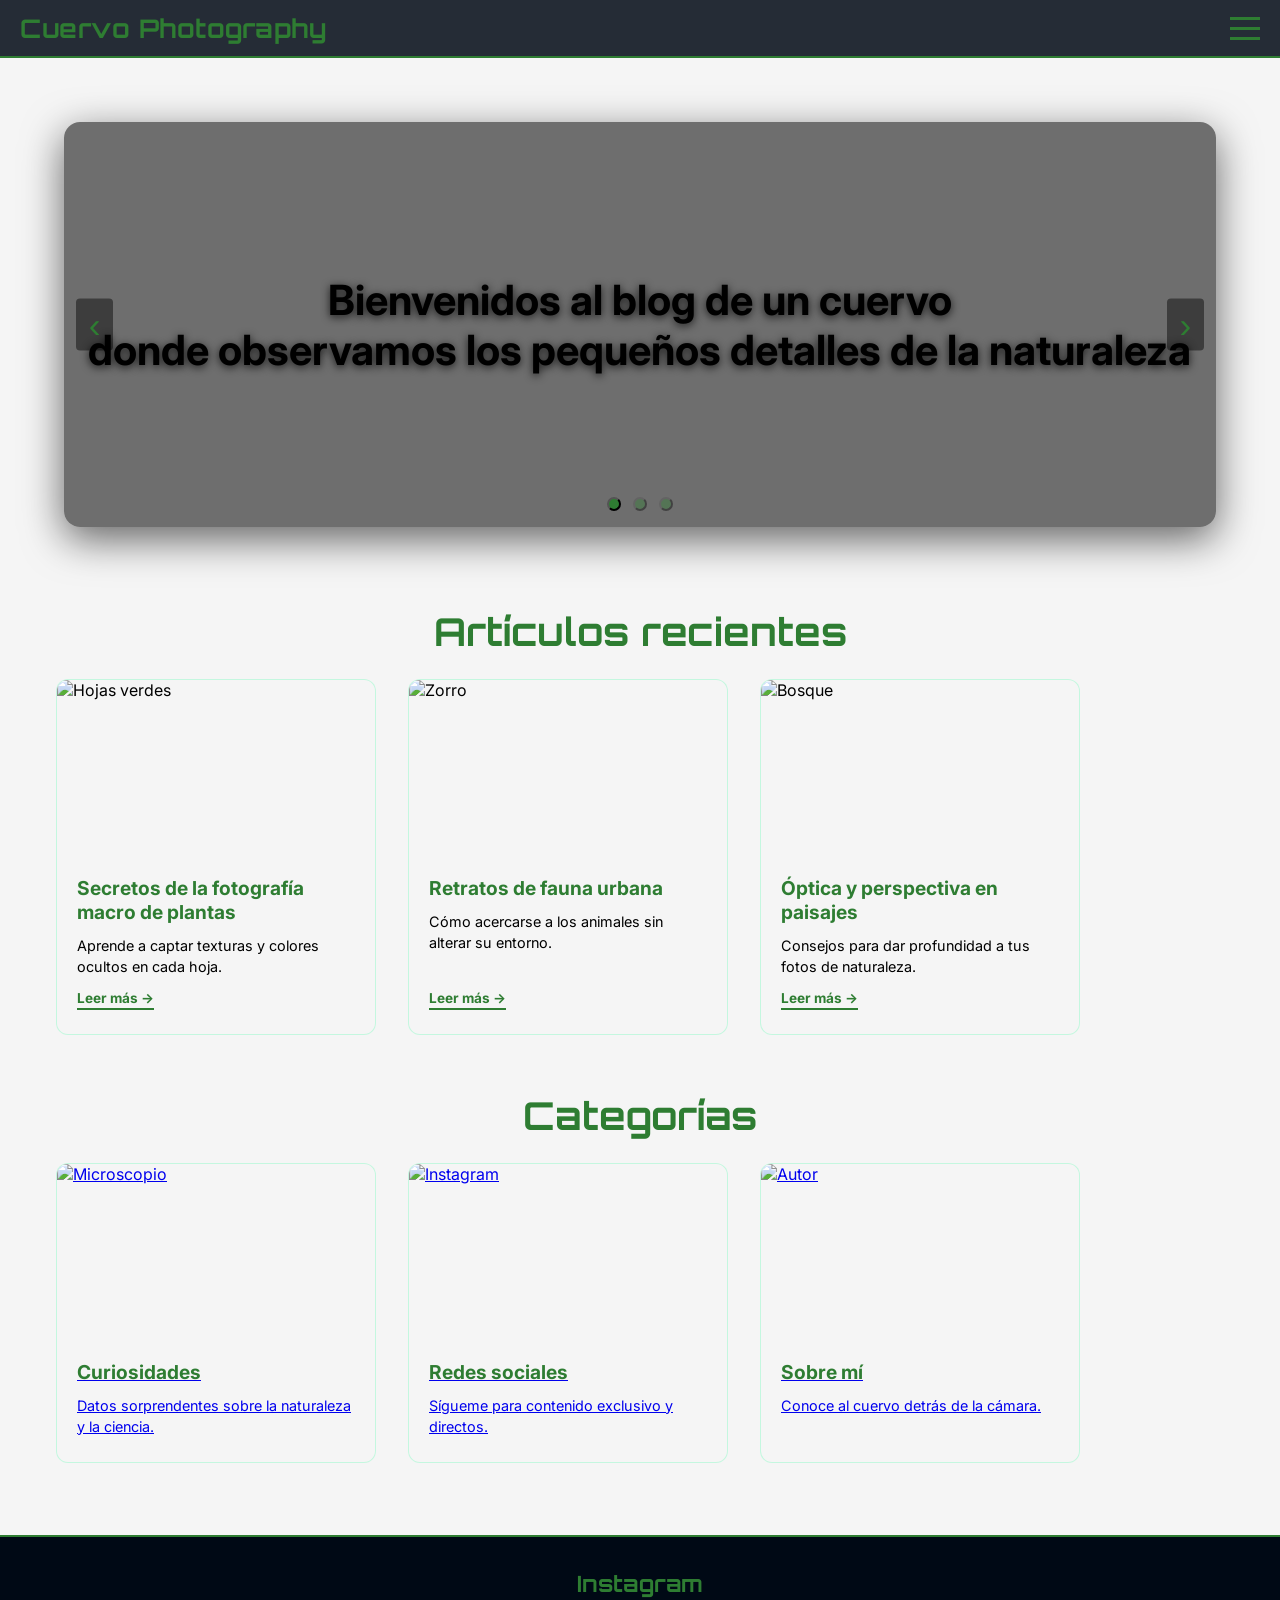
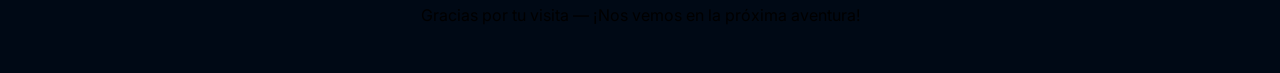
==== index.html @ 193e42e2 "Update index.html" ====
<!DOCTYPE html>
<html lang="es">
<head>
  <meta charset="utf-8" />
  <meta name="viewport" content="width=device-width, initial-scale=1" />
  <title>Cuervo Photography</title>

  <!-- Fuentes -->
  <link href="https://fonts.googleapis.com/css2?family=Inter:wght@400;700&family=Orbitron:wght@500&display=swap" rel="stylesheet">

  <!-- Paleta -->
  <style>
    :root{
      --green-forest:#0b3d2e;
      --green-moss:#2e7d32;
      --green-neon:#00ff88;
      --brown-earth:#5d4037;
      --black-deep:#000915;
      --cream:#f5f5f5;

      --bg:var(--black-deep);
      --text:#fff;
      --accent:var(--green-neon);
      --font-body:'Inter',system-ui;
      --font-title:'Orbitron',monospace;
    }

    @media (prefers-color-scheme:light){
      :root{
        --bg:var(--cream);
        --text:#000;
        --accent:var(--green-moss);
      }
    }

    /* Reset & base */
    *,*::before,*::after{box-sizing:border-box;margin:0;padding:0}
    html{scroll-behavior:smooth}
    body{
      font-family:var(--font-body);
      background:var(--bg) center/cover no-repeat fixed;
      color:var(--text);
      transition:.4s background-color;
      min-height:100vh;
      display:flex;
      flex-direction:column;
    }
    img{max-width:100%;display:block}

    /* Header */
    header{
      position:sticky;
      top:0;
      display:flex;
      justify-content:space-between;
      align-items:center;
      padding:.75rem 1.25rem;
      background:rgba(0,9,21,.85);
      backdrop-filter:blur(6px);
      border-bottom:2px solid var(--accent);
      z-index:20;
    }
    header h1{
      font-family:var(--font-title);
      font-size:clamp(1.1rem, 2vw + .6rem, 1.6rem);
      color:var(--accent);
      letter-spacing:.5px;
    }

    /* Hamburger */
    #hamburger{
      width:30px;height:30px;cursor:pointer;background:none;border:none;display:flex;flex-direction:column;justify-content:space-around}
    #hamburger span{height:3px;width:100%;background:var(--accent);transition:.3s}
    #hamburger.open span:nth-child(1){transform:translateY(9px) rotate(45deg)}
    #hamburger.open span:nth-child(2){opacity:0}
    #hamburger.open span:nth-child(3){transform:translateY(-9px) rotate(-45deg)}

    /* Wheel overlay */
    #wheelWrapper{
      position:fixed;inset:0;
      display:flex;align-items:center;justify-content:center;
      background:rgba(0,0,0,.8);backdrop-filter:blur(8px);
      z-index:10;opacity:0;pointer-events:none;transition:opacity .4s;
    }
    #wheelWrapper.show{opacity:1;pointer-events:auto}
    .core-menu{
      position:relative;
      width:clamp(280px, 65vmin, 480px);
      height:clamp(280px, 65vmin, 480px);
      border-radius:50%;
      background:radial-gradient(circle, var(--green-forest) 0%, transparent 70%);
      box-shadow:0 0 50px var(--accent),inset 0 0 30px var(--accent);
      animation:pulse 5s ease-in-out infinite;
    }
    @keyframes pulse{
      0%,100%{box-shadow:0 0 50px var(--accent),inset 0 0 30px var(--accent);}
      50%{box-shadow:0 0 80px var(--green-neon),inset 0 0 50px var(--green-neon);}
    }
    .menu-button{
      position:absolute;
      width:clamp(50px, 13vmin, 75px);
      height:clamp(50px, 13vmin, 75px);
      border-radius:50%;
      background:var(--bg);
      color:var(--accent);
      border:2px solid var(--accent);
      font-size:.8rem;
      font-weight:700;
      display:flex;align-items:center;justify-content:center;
      text-decoration:none;
      transition:transform .25s, background .25s, color .25s, box-shadow .25s;
      box-shadow:0 0 10px var(--accent);
    }
    .menu-button:hover{
      transform:scale(1.15);
      background:var(--green-moss);
      color:#fff;
      box-shadow:0 0 25px var(--green-neon);
    }
    .center-button{
      position:absolute;
      left:50%;top:50%;
      transform:translate(-50%,-50%);
      width:clamp(60px, 18vmin, 90px);
      height:clamp(60px, 18vmin, 90px);
      border:none;
      border-radius:50%;
      background:var(--accent);
      color:var(--bg);
      font-family:var(--font-title);
      font-weight:700;
      font-size:clamp(.7rem, 3vmin, 1rem);
      cursor:pointer;
      box-shadow:0 0 20px var(--accent);
      transition:transform .2s;
    }
    .center-button:hover{transform:translate(-50%,-50%) scale(1.1)}

    /* Hero */
    .hero{
      position:relative;
      margin:4rem auto 3rem;
      max-width:1200px;
      width:90%;
      height:clamp(260px, 45vh, 520px);
      border-radius:16px;
      overflow:hidden;
      box-shadow:0 12px 40px rgba(0,0,0,.6);
    }
    .hero-track{
      display:flex;
      width:300%;
      height:100%;
      transition:transform .7s ease;
    }
    .hero-slide{
      width:33.333%;
      height:100%;
      background-size:cover;
      background-position:center;
      position:relative;
      display:flex;align-items:center;justify-content:center;
    }
    .hero-slide::before{
      content:'';
      position:absolute;inset:0;
      background:rgba(0,0,0,.55);
    }
    .hero-slide h2{
      position:relative;
      font-size:clamp(1.5rem, 3vw + .5rem, 2.6rem);
      text-align:center;
      text-shadow:0 2px 8px rgba(0,0,0,.8);
      padding:0 1rem;
      max-width:50ch;
    }
    .hero-nav{
      position:absolute;bottom:1rem;left:50%;transform:translateX(-50%);
      display:flex;gap:.75rem;
    }
    .hero-dot{
      width:14px;height:14px;border-radius:50%;background:var(--accent);
      opacity:.4;cursor:pointer;transition:opacity .3s;
    }
    .hero-dot.active{opacity:1}
    .hero-arrow{
      position:absolute;top:50%;transform:translateY(-50%);
      background:rgba(0,0,0,.45);color:var(--accent);border:none;
      font-size:2.2rem;padding:.4rem .8rem;cursor:pointer;
      border-radius:4px;user-select:none;z-index:3;
    }
    .hero-arrow.left{left:.75rem}
    .hero-arrow.right{right:.75rem}

    /* Crows */
    .cuervo{
      position:absolute;
      top:18%;left:-120px;
      width:clamp(80px, 12vmin, 110px);
      aspect-ratio:88/125;
      background:url('https://s3-us-west-2.amazonaws.com/s.cdpn.io/174479/bird-cells-new.svg') 0 0/auto 100%;
      animation:fly-cycle .8s steps(10) infinite, fly-ltr 22s linear infinite;
      pointer-events:none;
    }
    .cuervo:nth-child(1){animation-delay:0s,0s}
    .cuervo:nth-child(2){animation-delay:-.3s,3.3s}
    .cuervo:nth-child(3){animation-delay:-.6s,6.6s}
    .cuervo:nth-child(4){animation-delay:-.9s,9.9s}
    @keyframes fly-cycle{100%{background-position:-880px 0}}
    @keyframes fly-ltr{
      0%{transform:translateX(-120px) translateY(0) scale(.3)}
      20%{transform:translateX(20vw) translateY(2vh) scale(.4)}
      40%{transform:translateX(40vw) translateY(-1vh) scale(.45)}
      60%{transform:translateX(60vw) translateY(3vh) scale(.5)}
      80%{transform:translateX(80vw) translateY(0) scale(.45)}
      100%{transform:translateX(calc(100vw + 120px)) translateY(1vh) scale(.4)}
    }

    /* Main */
    main{
      flex:1;
      padding:2rem 1rem 4rem;
      max-width:1200px;
      margin:auto;
      display:flex;
      flex-direction:column;
      gap:3rem;
    }
    .section-title{
      font-family:var(--font-title);
      font-size:clamp(1.6rem, 4vw, 2.4rem);
      color:var(--accent);
      text-align:center;
      margin-bottom:1.5rem;
    }

    /* Cards grid */
    .grid{
      display:grid;
      gap:2rem;
      grid-template-columns:repeat(auto-fill,minmax(260px,1fr));
    }
    .card{
      background:rgba(255,255,255,.06);
      border:1px solid rgba(0,255,136,.2);
      border-radius:12px;
      overflow:hidden;
      display:flex;
      flex-direction:column;
      transition:transform .25s, box-shadow .25s;
    }
    .card:hover{
      transform:translateY(-6px);
      box-shadow:0 0 25px rgba(0,255,136,.35);
    }
    .card img{width:100%;height:180px;object-fit:cover}
    .card-body{padding:1rem 1.25rem 1.5rem;flex:1;display:flex;flex-direction:column;gap:.75rem}
    .card h3{font-size:1.2rem;color:var(--accent)}
    .card p{font-size:.9rem;line-height:1.45;flex:1}
    .card a{
      align-self:flex-start;
      color:var(--accent);
      font-weight:700;
      font-size:.85rem;
      border-bottom:2px solid var(--accent);
      text-decoration:none;
      padding-bottom:2px;
    }

    /* Footer */
    footer{
      background:var(--black-deep);
      color:var(--text);
      text-align:center;
      padding:2rem 1rem 3rem;
      border-top:2px solid var(--accent);
    }
    footer h1{font-family:var(--font-title);font-size:1.4rem;margin-bottom:.5rem}
    footer a{color:var(--accent);text-decoration:none}
    footer a:hover{text-decoration:underline}

    /* Responsive */
    @media (max-width:480px){
      header{padding:.5rem .75rem}
    }
    @media (min-width: 768px) {
  /* Contenedor horizontal scrolleable */
  .grid {
    display: flex;
    gap: 2rem;
    overflow-x: auto;
    scroll-snap-type: x mandatory;
    padding-bottom: .5rem; /* barrita de scroll */
  }
  .grid::-webkit-scrollbar { height: 8px; }
  .grid::-webkit-scrollbar-thumb {
    background: var(--accent);
    border-radius: 4px;
  }

  /* Cada tarjeta fija su ancho */
  .grid > .card {
    flex: 0 0 320px;        /* 320 px fijos */
    scroll-snap-align: start;
  }
}

  </style>
</head>

<body>
  <!-- Header -->
  <header>
    <h1>Cuervo Photography</h1>
    <button id="hamburger" aria-label="Abrir menú" aria-controls="wheelWrapper" aria-expanded="false">
      <span></span><span></span><span></span>
    </button>
  </header>

  <!-- Wheel menu -->
  <div id="wheelWrapper" aria-hidden="true">
    <div class="core-menu" role="menu">
      <button class="center-button" onclick="closeWheel()" aria-label="Cerrar menú">Cerrar</button>

      <a class="menu-button" role="menuitem" href="plantas.html"     data-bg="https://images.unsplash.com/photo-1520412099551-62b6bafeb5bb?auto=format&fit=crop&w=1200&q=80">🌱 Plantas</a>
      <a class="menu-button" role="menuitem" href="animales.html"    data-bg="https://images.unsplash.com/photo-1549480017-d76466a4b7e8?auto=format&fit=crop&w=1200&q=80">🐾 Animales</a>
      <a class="menu-button" role="menuitem" href="naturaleza.html"  data-bg="https://images.unsplash.com/photo-1470071459604-3b5ec3a7fe05?auto=format&fit=crop&w=1200&q=80">🌲 Naturaleza</a>
      <a class="menu-button" role="menuitem" href="curiosidades.html" data-bg="https://images.unsplash.com/photo-1494253109108-2e30c049369b?auto=format&fit=crop&w=1200&q=80">🧠 Curiosidades</a>
      <a class="menu-button" role="menuitem" href="social.html"      data-bg="https://images.unsplash.com/photo-1611162616475-46b635cb6868?auto=format&fit=crop&w=1200&q=80">📱 Redes</a>
      <a class="menu-button" role="menuitem" href="sobremi.html"     data-bg="https://images.unsplash.com/photo-1487412912498-0447578fcca8?auto=format&fit=crop&w=1200&q=80">👤 Sobre mí</a>
    </div>
  </div>

  <!-- Hero carousel -->
  <section class="hero" aria-label="Carrusel principal">
    <div class="hero-track">
      <div class="hero-slide" style="background-image:url('https://images.unsplash.com/photo-1446824505046-e43605ffb17f?auto=format&fit=crop&w=1200&q=80')">
        <h2>Bienvenidos al blog de un cuervo<br>donde observamos los pequeños detalles de la naturaleza</h2>
      </div>
      <div class="hero-slide" style="background-image:url('https://images.unsplash.com/photo-1496865534669-25ec2a3d0f5d?auto=format&fit=crop&w=1200&q=80')">
        <h2>Descubre el mundo oculto<br>tras la lente de un cuervo</h2>
      </div>
      <div class="hero-slide" style="background-image:url('https://images.unsplash.com/photo-1507003211169-0a1dd7228f2d?auto=format&fit=crop&w=1200&q=80')">
        <h2>Explora, aprende y comparte<br>la magia de lo cotidiano</h2>
      </div>
    </div>

    <button class="hero-arrow left" aria-label="Anterior">‹</button>
    <button class="hero-arrow right" aria-label="Siguiente">›</button>

    <div class="hero-nav" aria-label="Seleccionar diapositiva">
      <button class="hero-dot active" data-slide="0"></button>
      <button class="hero-dot" data-slide="1"></button>
      <button class="hero-dot" data-slide="2"></button>
    </div>

    <!-- Crows -->
    <div class="cuervo"></div>
    <div class="cuervo"></div>
    <div class="cuervo"></div>
  </section>

  <!-- Contenido principal -->
  <main>
    <section>
      <h2 class="section-title">Artículos recientes</h2>
      <div class="grid">
        <article class="card">
          <img src="https://images.unsplash.com/photo-1520412099551-62b6bafeb5bb?auto=format&fit=crop&w=800&q=80" alt="Hojas verdes" loading="lazy">
          <div class="card-body">
            <h3>Secretos de la fotografía macro de plantas</h3>
            <p>Aprende a captar texturas y colores ocultos en cada hoja.</p>
            <a href="plantas.html">Leer más →</a>
          </div>
        </article>

        <article class="card">
          <img src="https://images.unsplash.com/photo-1549480017-d76466a4b7e8?auto=format&fit=crop&w=800&q=80" alt="Zorro" loading="lazy">
          <div class="card-body">
            <h3>Retratos de fauna urbana</h3>
            <p>Cómo acercarse a los animales sin alterar su entorno.</p>
            <a href="animales.html">Leer más →</a>
          </div>
        </article>

        <article class="card">
          <img src="https://images.unsplash.com/photo-1470071459604-3b5ec3a7fe05?auto=format&fit=crop&w=800&q=80" alt="Bosque" loading="lazy">
          <div class="card-body">
            <h3>Óptica y perspectiva en paisajes</h3>
            <p>Consejos para dar profundidad a tus fotos de naturaleza.</p>
            <a href="naturaleza.html">Leer más →</a>
          </div>
        </article>
      </div>
    </section>

    <section>
      <h2 class="section-title">Categorías</h2>
      <div class="grid">
        <a class="card" href="curiosidades.html">
          <img src="https://images.unsplash.com/photo-1494253109108-2e30c049369b?auto=format&fit=crop&w=800&q=80" alt="Microscopio">
          <div class="card-body">
            <h3>Curiosidades</h3>
            <p>Datos sorprendentes sobre la naturaleza y la ciencia.</p>
          </div>
        </a>

        <a class="card" href="social.html">
          <img src="https://images.unsplash.com/photo-1611162616475-46b635cb6868?auto=format&fit=crop&w=800&q=80" alt="Instagram">
          <div class="card-body">
            <h3>Redes sociales</h3>
            <p>Sígueme para contenido exclusivo y directos.</p>
          </div>
        </a>

        <a class="card" href="sobremi.html">
          <img src="https://images.unsplash.com/photo-1487412912498-0447578fcca8?auto=format&fit=crop&w=800&q=80" alt="Autor">
          <div class="card-body">
            <h3>Sobre mí</h3>
            <p>Conoce al cuervo detrás de la cámara.</p>
          </div>
        </a>
      </div>
    </section>
  </main>

  <!-- Footer -->
  <footer>
    <h1><a href="https://instagram.com/photosofcrow" target="_blank" rel="noopener">Instagram</a></h1>
    <p>Gracias por tu visita — ¡Nos vemos en la próxima aventura!</p>
  </footer>

  <!-- Scripts -->
  <script>
    /* ---------- Wheel menu ---------- */
    const wheel   = document.querySelector('.core-menu');
    const btns    = wheel.querySelectorAll('.menu-button');
    const radius  = .36;
    btns.forEach((b,i)=>{
      const ang = (i/btns.length)*2*Math.PI - Math.PI/2;
      const x = Math.cos(ang) * radius * 100;
      const y = Math.sin(ang) * radius * 100;
      const size = getComputedStyle(b).width;
      b.style.left = `calc(50% + ${x}% - ${size}/2)`;
      b.style.top  = `calc(50% + ${y}% - ${size}/2)`;
    });

    const ham  = document.getElementById('hamburger');
    const wrap = document.getElementById('wheelWrapper');
    function openWheel(){
      wrap.classList.add('show');
      ham.classList.add('open');
      wrap.setAttribute('aria-hidden','false');
      ham.setAttribute('aria-expanded','true');
    }
    function closeWheel(){
      wrap.classList.remove('show');
      ham.classList.remove('open');
      wrap.setAttribute('aria-hidden','true');
      ham.setAttribute('aria-expanded','false');
    }
    ham.addEventListener('click',()=> wrap.classList.contains('show')?closeWheel():openWheel());
    wrap.addEventListener('click',e=>{if(e.target===wrap)closeWheel()});
    document.addEventListener('keydown',e=>{if(e.key==='Escape')closeWheel()});

    /* Dynamic bg on hover/focus */
    btns.forEach(btn=>{
      const bg = btn.dataset.bg;
      btn.addEventListener('mouseenter',()=> document.body.style.backgroundImage=`url('${bg}')`);
      btn.addEventListener('focus',()=> document.body.style.backgroundImage=`url('${bg}')`);
      btn.addEventListener('mouseleave',()=> document.body.style.backgroundImage='');
      btn.addEventListener('blur',()=> document.body.style.backgroundImage='');
    });

    /* ---------- Hero carousel ---------- */
    const track  = document.querySelector('.hero-track');
    const dots   = document.querySelectorAll('.hero-dot');
    const arrows = document.querySelectorAll('.hero-arrow');
    let current  = 0;

    function goTo(index){
      current = (index+3)%3;
      track.style.transform=`translateX(-${current*33.333}%)`;
      dots.forEach((d,i)=>d.classList.toggle('active',i===current));
    }
    dots.forEach((d,i)=>d.addEventListener('click',()=>goTo(i)));
    arrows.forEach(a=>a.addEventListener('click',()=>a.classList.contains('left')?goTo(current-1):goTo(current+1)));

    setInterval(()=>goTo(current+1),7000);
  </script>
</body>
</html>
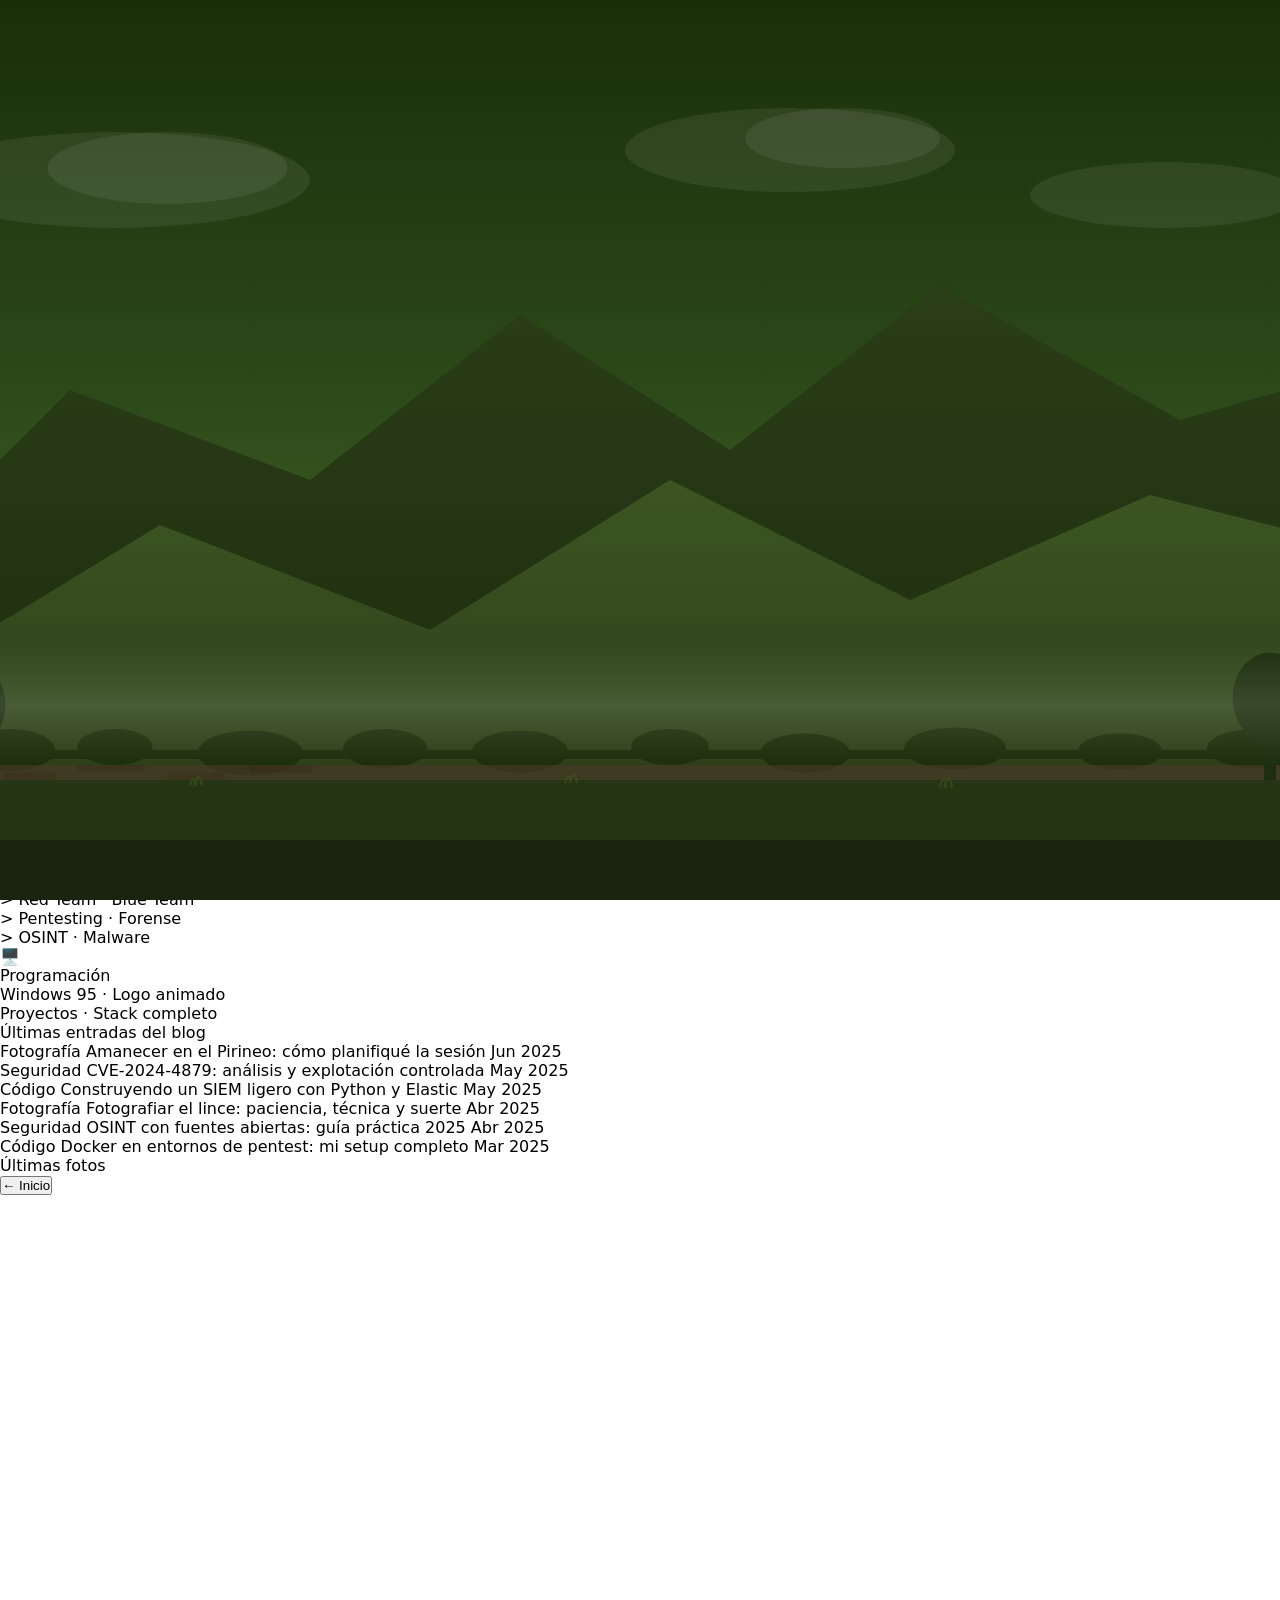
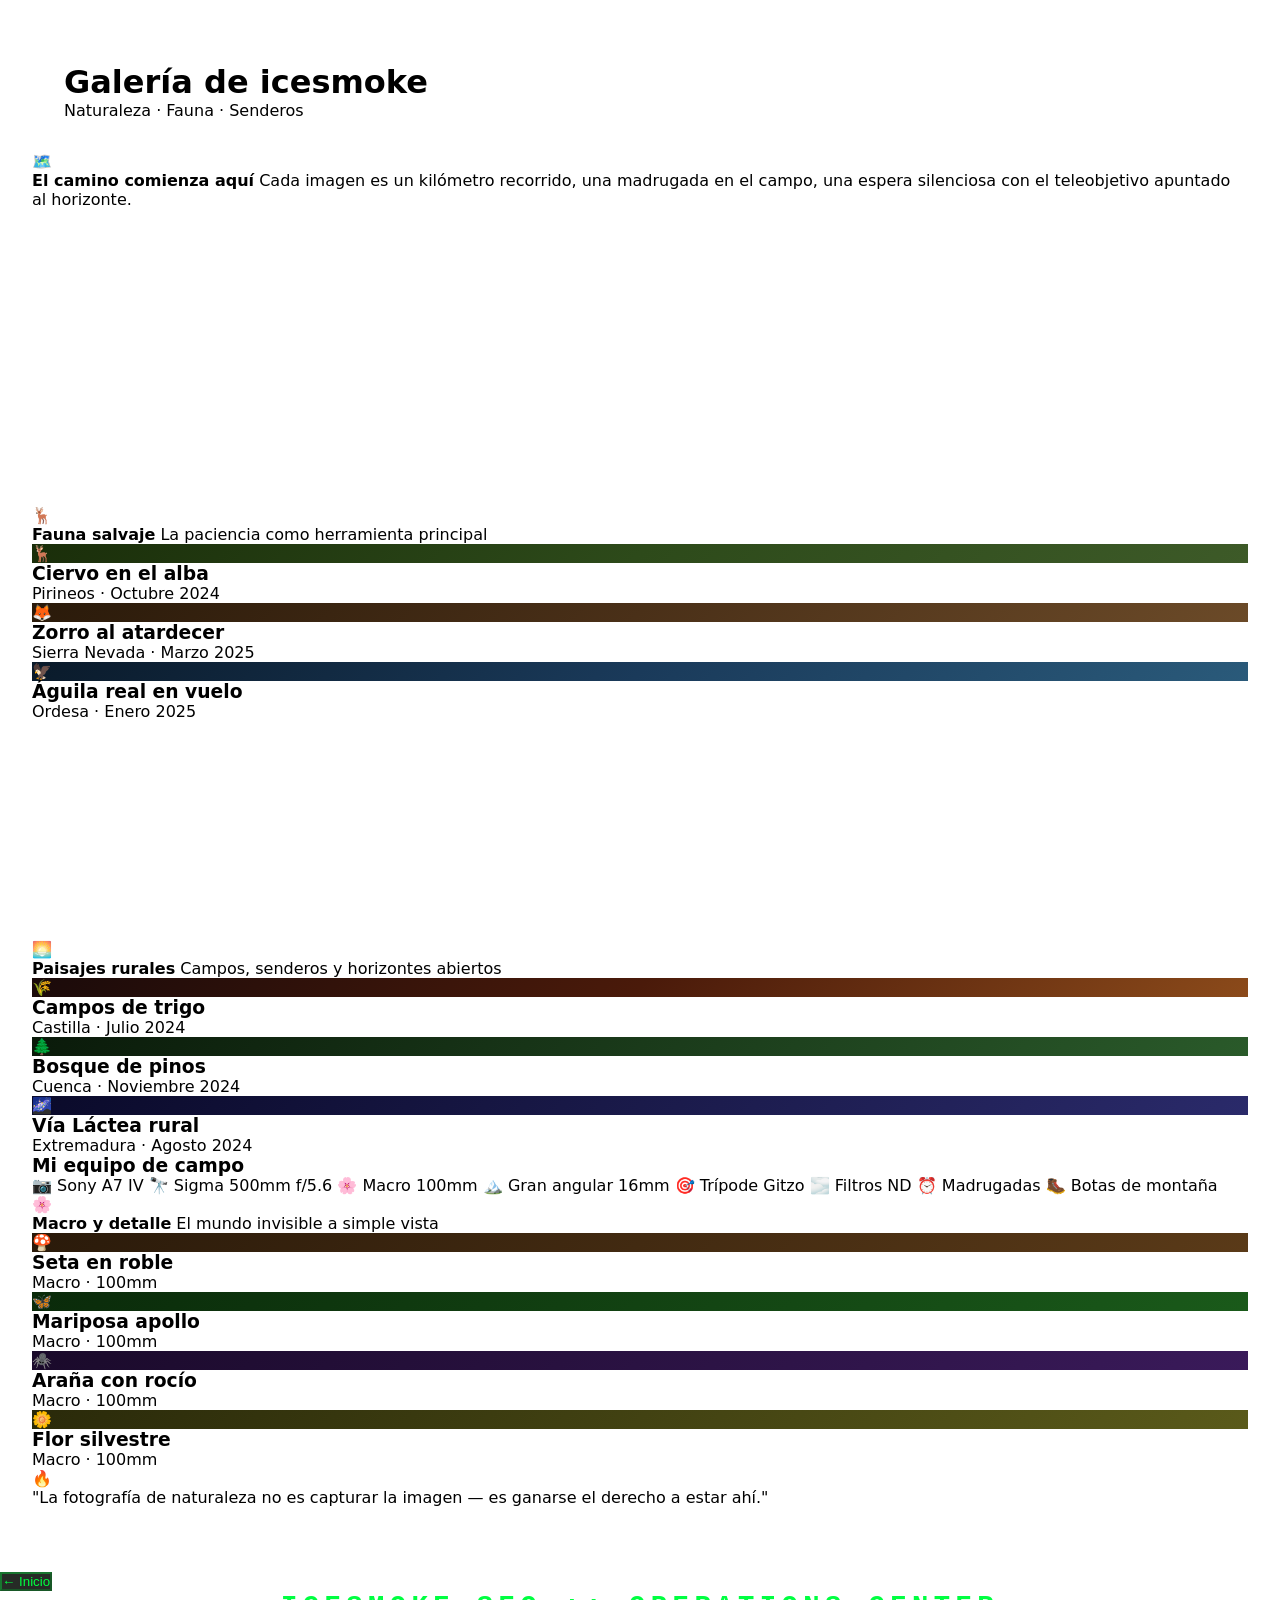
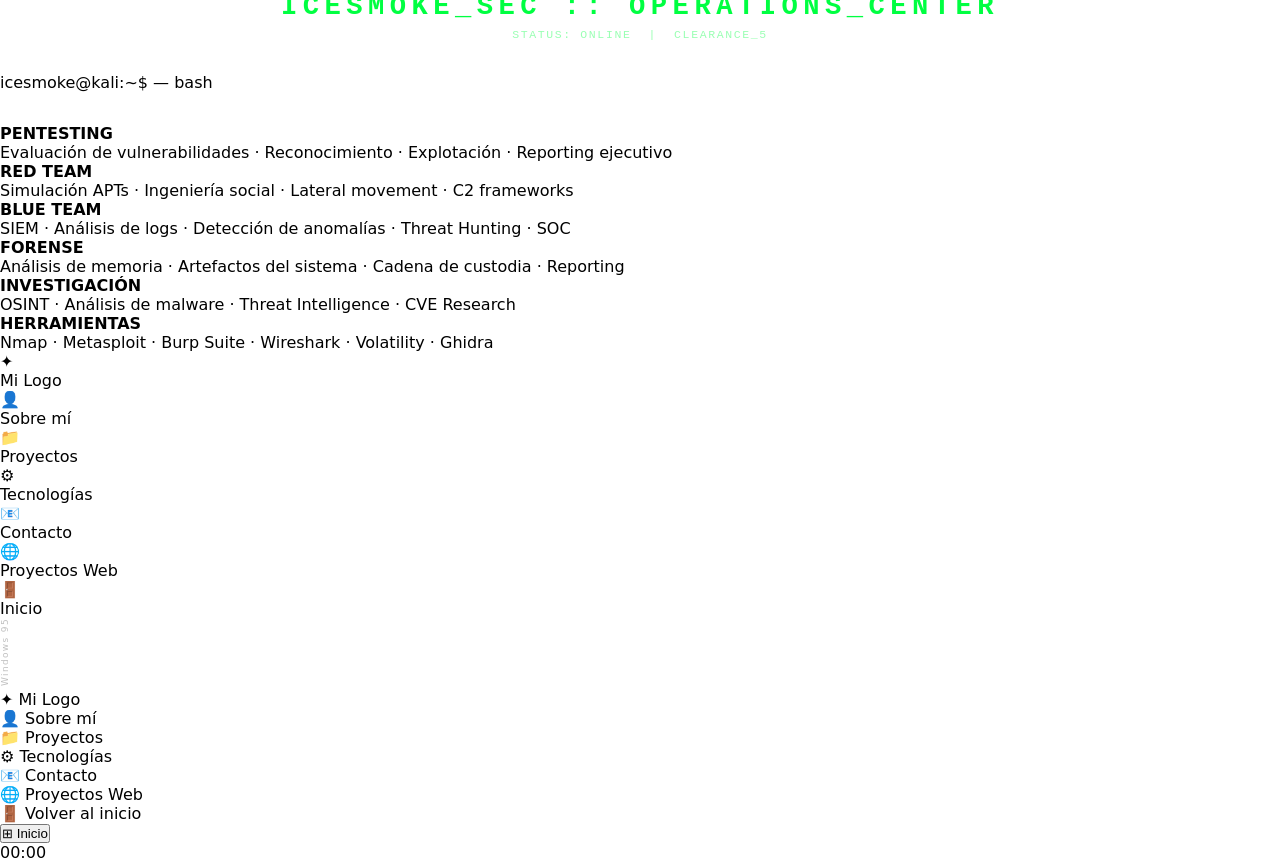
==== commit b6a57593: "change all" ====
--- a/index.html
+++ b/index.html
@@ -1,492 +1,557 @@
 <!DOCTYPE html>
 <html lang="es">
 <head>
-  <meta charset="utf-8" />
-  <meta name="viewport" content="width=device-width, initial-scale=1" />
-  <title>Cuervo Photography</title>
-
-  <!-- Fuentes -->
-  <link href="https://fonts.googleapis.com/css2?family=Inter:wght@400;700&family=Orbitron:wght@500&display=swap" rel="stylesheet">
-
-  <!-- Paleta -->
-  <style>
-    :root{
-      --green-forest:#0b3d2e;
-      --green-moss:#2e7d32;
-      --green-neon:#00ff88;
-      --brown-earth:#5d4037;
-      --black-deep:#000915;
-      --cream:#f5f5f5;
-
-      --bg:var(--black-deep);
-      --text:#fff;
-      --accent:var(--green-neon);
-      --font-body:'Inter',system-ui;
-      --font-title:'Orbitron',monospace;
-    }
-
-    @media (prefers-color-scheme:light){
-      :root{
-        --bg:var(--cream);
-        --text:#000;
-        --accent:var(--green-moss);
-      }
-    }
-
-    /* Reset & base */
-    *,*::before,*::after{box-sizing:border-box;margin:0;padding:0}
-    html{scroll-behavior:smooth}
-    body{
-      font-family:var(--font-body);
-      background:var(--bg) center/cover no-repeat fixed;
-      color:var(--text);
-      transition:.4s background-color;
-      min-height:100vh;
-      display:flex;
-      flex-direction:column;
-    }
-    img{max-width:100%;display:block}
-
-    /* Header */
-    header{
-      position:sticky;
-      top:0;
-      display:flex;
-      justify-content:space-between;
-      align-items:center;
-      padding:.75rem 1.25rem;
-      background:rgba(0,9,21,.85);
-      backdrop-filter:blur(6px);
-      border-bottom:2px solid var(--accent);
-      z-index:20;
-    }
-    header h1{
-      font-family:var(--font-title);
-      font-size:clamp(1.1rem, 2vw + .6rem, 1.6rem);
-      color:var(--accent);
-      letter-spacing:.5px;
-    }
-
-    /* Hamburger */
-    #hamburger{
-      width:30px;height:30px;cursor:pointer;background:none;border:none;display:flex;flex-direction:column;justify-content:space-around}
-    #hamburger span{height:3px;width:100%;background:var(--accent);transition:.3s}
-    #hamburger.open span:nth-child(1){transform:translateY(9px) rotate(45deg)}
-    #hamburger.open span:nth-child(2){opacity:0}
-    #hamburger.open span:nth-child(3){transform:translateY(-9px) rotate(-45deg)}
-
-    /* Wheel overlay */
-    #wheelWrapper{
-      position:fixed;inset:0;
-      display:flex;align-items:center;justify-content:center;
-      background:rgba(0,0,0,.8);backdrop-filter:blur(8px);
-      z-index:10;opacity:0;pointer-events:none;transition:opacity .4s;
-    }
-    #wheelWrapper.show{opacity:1;pointer-events:auto}
-    .core-menu{
-      position:relative;
-      width:clamp(280px, 65vmin, 480px);
-      height:clamp(280px, 65vmin, 480px);
-      border-radius:50%;
-      background:radial-gradient(circle, var(--green-forest) 0%, transparent 70%);
-      box-shadow:0 0 50px var(--accent),inset 0 0 30px var(--accent);
-      animation:pulse 5s ease-in-out infinite;
-    }
-    @keyframes pulse{
-      0%,100%{box-shadow:0 0 50px var(--accent),inset 0 0 30px var(--accent);}
-      50%{box-shadow:0 0 80px var(--green-neon),inset 0 0 50px var(--green-neon);}
-    }
-    .menu-button{
-      position:absolute;
-      width:clamp(50px, 13vmin, 75px);
-      height:clamp(50px, 13vmin, 75px);
-      border-radius:50%;
-      background:var(--bg);
-      color:var(--accent);
-      border:2px solid var(--accent);
-      font-size:.8rem;
-      font-weight:700;
-      display:flex;align-items:center;justify-content:center;
-      text-decoration:none;
-      transition:transform .25s, background .25s, color .25s, box-shadow .25s;
-      box-shadow:0 0 10px var(--accent);
-    }
-    .menu-button:hover{
-      transform:scale(1.15);
-      background:var(--green-moss);
-      color:#fff;
-      box-shadow:0 0 25px var(--green-neon);
-    }
-    .center-button{
-      position:absolute;
-      left:50%;top:50%;
-      transform:translate(-50%,-50%);
-      width:clamp(60px, 18vmin, 90px);
-      height:clamp(60px, 18vmin, 90px);
-      border:none;
-      border-radius:50%;
-      background:var(--accent);
-      color:var(--bg);
-      font-family:var(--font-title);
-      font-weight:700;
-      font-size:clamp(.7rem, 3vmin, 1rem);
-      cursor:pointer;
-      box-shadow:0 0 20px var(--accent);
-      transition:transform .2s;
-    }
-    .center-button:hover{transform:translate(-50%,-50%) scale(1.1)}
-
-    /* Hero */
-    .hero{
-      position:relative;
-      margin:4rem auto 3rem;
-      max-width:1200px;
-      width:90%;
-      height:clamp(260px, 45vh, 520px);
-      border-radius:16px;
-      overflow:hidden;
-      box-shadow:0 12px 40px rgba(0,0,0,.6);
-    }
-    .hero-track{
-      display:flex;
-      width:300%;
-      height:100%;
-      transition:transform .7s ease;
-    }
-    .hero-slide{
-      width:33.333%;
-      height:100%;
-      background-size:cover;
-      background-position:center;
-      position:relative;
-      display:flex;align-items:center;justify-content:center;
-    }
-    .hero-slide::before{
-      content:'';
-      position:absolute;inset:0;
-      background:rgba(0,0,0,.55);
-    }
-    .hero-slide h2{
-      position:relative;
-      font-size:clamp(1.5rem, 3vw + .5rem, 2.6rem);
-      text-align:center;
-      text-shadow:0 2px 8px rgba(0,0,0,.8);
-      padding:0 1rem;
-      max-width:50ch;
-    }
-    .hero-nav{
-      position:absolute;bottom:1rem;left:50%;transform:translateX(-50%);
-      display:flex;gap:.75rem;
-    }
-    .hero-dot{
-      width:14px;height:14px;border-radius:50%;background:var(--accent);
-      opacity:.4;cursor:pointer;transition:opacity .3s;
-    }
-    .hero-dot.active{opacity:1}
-    .hero-arrow{
-      position:absolute;top:50%;transform:translateY(-50%);
-      background:rgba(0,0,0,.45);color:var(--accent);border:none;
-      font-size:2.2rem;padding:.4rem .8rem;cursor:pointer;
-      border-radius:4px;user-select:none;z-index:3;
-    }
-    .hero-arrow.left{left:.75rem}
-    .hero-arrow.right{right:.75rem}
-
-    /* Crows */
-    .cuervo{
-      position:absolute;
-      top:18%;left:-120px;
-      width:clamp(80px, 12vmin, 110px);
-      aspect-ratio:88/125;
-      background:url('https://s3-us-west-2.amazonaws.com/s.cdpn.io/174479/bird-cells-new.svg') 0 0/auto 100%;
-      animation:fly-cycle .8s steps(10) infinite, fly-ltr 22s linear infinite;
-      pointer-events:none;
-    }
-    .cuervo:nth-child(1){animation-delay:0s,0s}
-    .cuervo:nth-child(2){animation-delay:-.3s,3.3s}
-    .cuervo:nth-child(3){animation-delay:-.6s,6.6s}
-    .cuervo:nth-child(4){animation-delay:-.9s,9.9s}
-    @keyframes fly-cycle{100%{background-position:-880px 0}}
-    @keyframes fly-ltr{
-      0%{transform:translateX(-120px) translateY(0) scale(.3)}
-      20%{transform:translateX(20vw) translateY(2vh) scale(.4)}
-      40%{transform:translateX(40vw) translateY(-1vh) scale(.45)}
-      60%{transform:translateX(60vw) translateY(3vh) scale(.5)}
-      80%{transform:translateX(80vw) translateY(0) scale(.45)}
-      100%{transform:translateX(calc(100vw + 120px)) translateY(1vh) scale(.4)}
-    }
-
-    /* Main */
-    main{
-      flex:1;
-      padding:2rem 1rem 4rem;
-      max-width:1200px;
-      margin:auto;
-      display:flex;
-      flex-direction:column;
-      gap:3rem;
-    }
-    .section-title{
-      font-family:var(--font-title);
-      font-size:clamp(1.6rem, 4vw, 2.4rem);
-      color:var(--accent);
-      text-align:center;
-      margin-bottom:1.5rem;
-    }
-
-    /* Cards grid */
-    .grid{
-      display:grid;
-      gap:2rem;
-      grid-template-columns:repeat(auto-fill,minmax(260px,1fr));
-    }
-    .card{
-      background:rgba(255,255,255,.06);
-      border:1px solid rgba(0,255,136,.2);
-      border-radius:12px;
-      overflow:hidden;
-      display:flex;
-      flex-direction:column;
-      transition:transform .25s, box-shadow .25s;
-    }
-    .card:hover{
-      transform:translateY(-6px);
-      box-shadow:0 0 25px rgba(0,255,136,.35);
-    }
-    .card img{width:100%;height:180px;object-fit:cover}
-    .card-body{padding:1rem 1.25rem 1.5rem;flex:1;display:flex;flex-direction:column;gap:.75rem}
-    .card h3{font-size:1.2rem;color:var(--accent)}
-    .card p{font-size:.9rem;line-height:1.45;flex:1}
-    .card a{
-      align-self:flex-start;
-      color:var(--accent);
-      font-weight:700;
-      font-size:.85rem;
-      border-bottom:2px solid var(--accent);
-      text-decoration:none;
-      padding-bottom:2px;
-    }
-
-    /* Footer */
-    footer{
-      background:var(--black-deep);
-      color:var(--text);
-      text-align:center;
-      padding:2rem 1rem 3rem;
-      border-top:2px solid var(--accent);
-    }
-    footer h1{font-family:var(--font-title);font-size:1.4rem;margin-bottom:.5rem}
-    footer a{color:var(--accent);text-decoration:none}
-    footer a:hover{text-decoration:underline}
-
-    /* Responsive */
-    @media (max-width:480px){
-      header{padding:.5rem .75rem}
-    }
-    @media (min-width: 768px) {
-  /* Contenedor horizontal scrolleable */
-  .grid {
-    display: flex;
-    gap: 2rem;
-    overflow-x: auto;
-    scroll-snap-type: x mandatory;
-    padding-bottom: .5rem; /* barrita de scroll */
-  }
-  .grid::-webkit-scrollbar { height: 8px; }
-  .grid::-webkit-scrollbar-thumb {
-    background: var(--accent);
-    border-radius: 4px;
-  }
-
-  /* Cada tarjeta fija su ancho */
-  .grid > .card {
-    flex: 0 0 320px;        /* 320 px fijos */
-    scroll-snap-align: start;
-  }
-}
-
-  </style>
+<meta charset="UTF-8">
+<meta name="viewport" content="width=device-width, initial-scale=1.0">
+<title>icesmoke — Portfolio</title>
+<link rel="stylesheet" href="styles.css">
 </head>
-
 <body>
-  <!-- Header -->
-  <header>
-    <h1>Cuervo Photography</h1>
-    <button id="hamburger" aria-label="Abrir menú" aria-controls="wheelWrapper" aria-expanded="false">
-      <span></span><span></span><span></span>
-    </button>
-  </header>
-
-  <!-- Wheel menu -->
-  <div id="wheelWrapper" aria-hidden="true">
-    <div class="core-menu" role="menu">
-      <button class="center-button" onclick="closeWheel()" aria-label="Cerrar menú">Cerrar</button>
-
-      <a class="menu-button" role="menuitem" href="plantas.html"     data-bg="https://images.unsplash.com/photo-1520412099551-62b6bafeb5bb?auto=format&fit=crop&w=1200&q=80">🌱 Plantas</a>
-      <a class="menu-button" role="menuitem" href="animales.html"    data-bg="https://images.unsplash.com/photo-1549480017-d76466a4b7e8?auto=format&fit=crop&w=1200&q=80">🐾 Animales</a>
-      <a class="menu-button" role="menuitem" href="naturaleza.html"  data-bg="https://images.unsplash.com/photo-1470071459604-3b5ec3a7fe05?auto=format&fit=crop&w=1200&q=80">🌲 Naturaleza</a>
-      <a class="menu-button" role="menuitem" href="curiosidades.html" data-bg="https://images.unsplash.com/photo-1494253109108-2e30c049369b?auto=format&fit=crop&w=1200&q=80">🧠 Curiosidades</a>
-      <a class="menu-button" role="menuitem" href="social.html"      data-bg="https://images.unsplash.com/photo-1611162616475-46b635cb6868?auto=format&fit=crop&w=1200&q=80">📱 Redes</a>
-      <a class="menu-button" role="menuitem" href="sobremi.html"     data-bg="https://images.unsplash.com/photo-1487412912498-0447578fcca8?auto=format&fit=crop&w=1200&q=80">👤 Sobre mí</a>
-    </div>
-  </div>
-
-  <!-- Hero carousel -->
-  <section class="hero" aria-label="Carrusel principal">
-    <div class="hero-track">
-      <div class="hero-slide" style="background-image:url('https://images.unsplash.com/photo-1446824505046-e43605ffb17f?auto=format&fit=crop&w=1200&q=80')">
-        <h2>Bienvenidos al blog de un cuervo<br>donde observamos los pequeños detalles de la naturaleza</h2>
-      </div>
-      <div class="hero-slide" style="background-image:url('https://images.unsplash.com/photo-1496865534669-25ec2a3d0f5d?auto=format&fit=crop&w=1200&q=80')">
-        <h2>Descubre el mundo oculto<br>tras la lente de un cuervo</h2>
-      </div>
-      <div class="hero-slide" style="background-image:url('https://images.unsplash.com/photo-1507003211169-0a1dd7228f2d?auto=format&fit=crop&w=1200&q=80')">
-        <h2>Explora, aprende y comparte<br>la magia de lo cotidiano</h2>
-      </div>
-    </div>
-
-    <button class="hero-arrow left" aria-label="Anterior">‹</button>
-    <button class="hero-arrow right" aria-label="Siguiente">›</button>
-
-    <div class="hero-nav" aria-label="Seleccionar diapositiva">
-      <button class="hero-dot active" data-slide="0"></button>
-      <button class="hero-dot" data-slide="1"></button>
-      <button class="hero-dot" data-slide="2"></button>
-    </div>
-
-    <!-- Crows -->
-    <div class="cuervo"></div>
-    <div class="cuervo"></div>
-    <div class="cuervo"></div>
-  </section>
-
-  <!-- Contenido principal -->
-  <main>
-    <section>
-      <h2 class="section-title">Artículos recientes</h2>
-      <div class="grid">
-        <article class="card">
-          <img src="https://images.unsplash.com/photo-1520412099551-62b6bafeb5bb?auto=format&fit=crop&w=800&q=80" alt="Hojas verdes" loading="lazy">
-          <div class="card-body">
-            <h3>Secretos de la fotografía macro de plantas</h3>
-            <p>Aprende a captar texturas y colores ocultos en cada hoja.</p>
-            <a href="plantas.html">Leer más →</a>
-          </div>
-        </article>
-
-        <article class="card">
-          <img src="https://images.unsplash.com/photo-1549480017-d76466a4b7e8?auto=format&fit=crop&w=800&q=80" alt="Zorro" loading="lazy">
-          <div class="card-body">
-            <h3>Retratos de fauna urbana</h3>
-            <p>Cómo acercarse a los animales sin alterar su entorno.</p>
-            <a href="animales.html">Leer más →</a>
-          </div>
-        </article>
-
-        <article class="card">
-          <img src="https://images.unsplash.com/photo-1470071459604-3b5ec3a7fe05?auto=format&fit=crop&w=800&q=80" alt="Bosque" loading="lazy">
-          <div class="card-body">
-            <h3>Óptica y perspectiva en paisajes</h3>
-            <p>Consejos para dar profundidad a tus fotos de naturaleza.</p>
-            <a href="naturaleza.html">Leer más →</a>
-          </div>
-        </article>
-      </div>
-    </section>
-
-    <section>
-      <h2 class="section-title">Categorías</h2>
-      <div class="grid">
-        <a class="card" href="curiosidades.html">
-          <img src="https://images.unsplash.com/photo-1494253109108-2e30c049369b?auto=format&fit=crop&w=800&q=80" alt="Microscopio">
-          <div class="card-body">
-            <h3>Curiosidades</h3>
-            <p>Datos sorprendentes sobre la naturaleza y la ciencia.</p>
-          </div>
-        </a>
-
-        <a class="card" href="social.html">
-          <img src="https://images.unsplash.com/photo-1611162616475-46b635cb6868?auto=format&fit=crop&w=800&q=80" alt="Instagram">
-          <div class="card-body">
-            <h3>Redes sociales</h3>
-            <p>Sígueme para contenido exclusivo y directos.</p>
-          </div>
-        </a>
-
-        <a class="card" href="sobremi.html">
-          <img src="https://images.unsplash.com/photo-1487412912498-0447578fcca8?auto=format&fit=crop&w=800&q=80" alt="Autor">
-          <div class="card-body">
-            <h3>Sobre mí</h3>
-            <p>Conoce al cuervo detrás de la cámara.</p>
-          </div>
-        </a>
-      </div>
-    </section>
-  </main>
-
-  <!-- Footer -->
-  <footer>
-    <h1><a href="https://instagram.com/photosofcrow" target="_blank" rel="noopener">Instagram</a></h1>
-    <p>Gracias por tu visita — ¡Nos vemos en la próxima aventura!</p>
-  </footer>
-
-  <!-- Scripts -->
-  <script>
-    /* ---------- Wheel menu ---------- */
-    const wheel   = document.querySelector('.core-menu');
-    const btns    = wheel.querySelectorAll('.menu-button');
-    const radius  = .36;
-    btns.forEach((b,i)=>{
-      const ang = (i/btns.length)*2*Math.PI - Math.PI/2;
-      const x = Math.cos(ang) * radius * 100;
-      const y = Math.sin(ang) * radius * 100;
-      const size = getComputedStyle(b).width;
-      b.style.left = `calc(50% + ${x}% - ${size}/2)`;
-      b.style.top  = `calc(50% + ${y}% - ${size}/2)`;
-    });
-
-    const ham  = document.getElementById('hamburger');
-    const wrap = document.getElementById('wheelWrapper');
-    function openWheel(){
-      wrap.classList.add('show');
-      ham.classList.add('open');
-      wrap.setAttribute('aria-hidden','false');
-      ham.setAttribute('aria-expanded','true');
-    }
-    function closeWheel(){
-      wrap.classList.remove('show');
-      ham.classList.remove('open');
-      wrap.setAttribute('aria-hidden','true');
-      ham.setAttribute('aria-expanded','false');
-    }
-    ham.addEventListener('click',()=> wrap.classList.contains('show')?closeWheel():openWheel());
-    wrap.addEventListener('click',e=>{if(e.target===wrap)closeWheel()});
-    document.addEventListener('keydown',e=>{if(e.key==='Escape')closeWheel()});
-
-    /* Dynamic bg on hover/focus */
-    btns.forEach(btn=>{
-      const bg = btn.dataset.bg;
-      btn.addEventListener('mouseenter',()=> document.body.style.backgroundImage=`url('${bg}')`);
-      btn.addEventListener('focus',()=> document.body.style.backgroundImage=`url('${bg}')`);
-      btn.addEventListener('mouseleave',()=> document.body.style.backgroundImage='');
-      btn.addEventListener('blur',()=> document.body.style.backgroundImage='');
-    });
-
-    /* ---------- Hero carousel ---------- */
-    const track  = document.querySelector('.hero-track');
-    const dots   = document.querySelectorAll('.hero-dot');
-    const arrows = document.querySelectorAll('.hero-arrow');
-    let current  = 0;
-
-    function goTo(index){
-      current = (index+3)%3;
-      track.style.transform=`translateX(-${current*33.333}%)`;
-      dots.forEach((d,i)=>d.classList.toggle('active',i===current));
-    }
-    dots.forEach((d,i)=>d.addEventListener('click',()=>goTo(i)));
-    arrows.forEach(a=>a.addEventListener('click',()=>a.classList.contains('left')?goTo(current-1):goTo(current+1)));
-
-    setInterval(()=>goTo(current+1),7000);
-  </script>
+<canvas id="bg-canvas"></canvas>
+
+<!-- ===================== LANDING ===================== -->
+<div id="landing">
+
+  <!-- HEADER -->
+  <div class="land-header">
+    <div>
+      <div class="site-name">icesmoke</div>
+      <div class="site-tagline">Fotografía · Ciberseguridad · Código</div>
+    </div>
+    <div class="nav-links">
+      <button class="nav-link" onclick="goTo('photo')">Fotografía</button>
+      <button class="nav-link" onclick="goTo('cyber')">Seguridad</button>
+      <button class="nav-link" onclick="goTo('win95')">Código</button>
+    </div>
+  </div>
+
+  <!-- SOBRE MÍ -->
+  <div class="about-strip">
+    <div class="about-avatar">🧊</div>
+    <div class="about-bio">
+      <h3>Hola, soy icesmoke</h3>
+      <p>Fotógrafo de naturaleza, analista de ciberseguridad y desarrollador. Capturo el mundo salvaje, lo protejo digitalmente y construyo herramientas con código.</p>
+      <div class="skills-row">
+        <span class="skill-tag">Fotografía</span>
+        <span class="skill-tag">Red Team</span>
+        <span class="skill-tag">Blue Team</span>
+        <span class="skill-tag">Python</span>
+        <span class="skill-tag">JavaScript</span>
+        <span class="skill-tag">Forense</span>
+        <span class="skill-tag">OSINT</span>
+      </div>
+    </div>
+  </div>
+
+  <!-- PORTALES -->
+  <div class="portals-row">
+    <div class="portal portal-photo" onclick="goTo('photo')">
+      <div class="portal-icon">🌿</div>
+      <div class="portal-name">Fotografía</div>
+      <div class="portal-preview">Fauna · Paisajes rurales<br>Macro · Montaña · Senderos</div>
+    </div>
+    <div class="portal portal-cyber" onclick="goTo('cyber')">
+      <div class="portal-icon" style="color:#00ff41">⬡</div>
+      <div class="portal-name" style="color:#00ff41">Ciberseguridad</div>
+      <div class="portal-preview">&gt; Red Team · Blue Team<br>&gt; Pentesting · Forense<br>&gt; OSINT · Malware</div>
+    </div>
+    <div class="portal portal-code" onclick="goTo('win95')">
+      <div class="portal-icon">🖥️</div>
+      <div class="portal-name">Programación</div>
+      <div class="portal-preview">Windows 95 · Logo animado<br>Proyectos · Stack completo</div>
+    </div>
+  </div>
+
+  <!-- BLOG + FOTOS -->
+  <div class="bottom-row">
+
+    <!-- BLOG -->
+    <div>
+      <div class="section-label">Últimas entradas del blog</div>
+      <div class="blog-list">
+        <div class="blog-item">
+          <span class="blog-cat">Fotografía</span>
+          <span class="blog-title">Amanecer en el Pirineo: cómo planifiqué la sesión</span>
+          <span class="blog-date">Jun 2025</span>
+        </div>
+        <div class="blog-item">
+          <span class="blog-cat">Seguridad</span>
+          <span class="blog-title">CVE-2024-4879: análisis y explotación controlada</span>
+          <span class="blog-date">May 2025</span>
+        </div>
+        <div class="blog-item">
+          <span class="blog-cat">Código</span>
+          <span class="blog-title">Construyendo un SIEM ligero con Python y Elastic</span>
+          <span class="blog-date">May 2025</span>
+        </div>
+        <div class="blog-item">
+          <span class="blog-cat">Fotografía</span>
+          <span class="blog-title">Fotografiar el lince: paciencia, técnica y suerte</span>
+          <span class="blog-date">Abr 2025</span>
+        </div>
+        <div class="blog-item">
+          <span class="blog-cat">Seguridad</span>
+          <span class="blog-title">OSINT con fuentes abiertas: guía práctica 2025</span>
+          <span class="blog-date">Abr 2025</span>
+        </div>
+        <div class="blog-item">
+          <span class="blog-cat">Código</span>
+          <span class="blog-title">Docker en entornos de pentest: mi setup completo</span>
+          <span class="blog-date">Mar 2025</span>
+        </div>
+      </div>
+    </div>
+
+    <!-- POLAROIDS -->
+    <div>
+      <div class="section-label">Últimas fotos</div>
+      <div class="polaroids-area" id="polaroids-area">
+        <!-- generadas por JS -->
+      </div>
+    </div>
+
+  </div>
+</div>
+
+<!-- ===================== PHOTO SECTION ===================== -->
+<div class="section" id="photo-section">
+  <button class="back-btn" onclick="goTo('landing')">← Inicio</button>
+  <canvas id="bird-canvas" style="position:absolute;inset:0;z-index:1;pointer-events:none"></canvas>
+
+  <!-- Mountain SVG bg -->
+  <svg id="mtn-svg" width="100%" height="100%" viewBox="0 0 1000 600"
+       preserveAspectRatio="xMidYMid slice"
+       style="position:absolute;inset:0;z-index:0;pointer-events:none">
+    <defs>
+      <linearGradient id="sky2" x1="0" y1="0" x2="0" y2="1">
+        <stop offset="0%" stop-color="#1a2e0a"/>
+        <stop offset="45%" stop-color="#2d4a1a"/>
+        <stop offset="80%" stop-color="#4a6a28"/>
+        <stop offset="100%" stop-color="#6b8a40"/>
+      </linearGradient>
+      <linearGradient id="hillg" x1="0" y1="0" x2="0" y2="1">
+        <stop offset="0%" stop-color="#2a3d18"/><stop offset="100%" stop-color="#162008"/>
+      </linearGradient>
+      <linearGradient id="fieldg" x1="0" y1="0" x2="0" y2="1">
+        <stop offset="0%" stop-color="#3d5522"/><stop offset="100%" stop-color="#253515"/>
+      </linearGradient>
+      <linearGradient id="fogR" x1="0" y1="0" x2="0" y2="1">
+        <stop offset="0%" stop-color="rgba(180,200,170,0)"/>
+        <stop offset="50%" stop-color="rgba(180,200,170,0.18)"/>
+        <stop offset="100%" stop-color="rgba(180,200,170,0)"/>
+      </linearGradient>
+    </defs>
+    <rect width="1000" height="600" fill="url(#sky2)"/>
+    <!-- Clouds -->
+    <g fill="rgba(255,255,255,0.07)">
+      <ellipse cx="150" cy="120" rx="130" ry="32"/>
+      <ellipse cx="185" cy="112" rx="80" ry="24"/>
+      <ellipse cx="600" cy="100" rx="110" ry="28"/>
+      <ellipse cx="635" cy="92" rx="65" ry="20"/>
+      <ellipse cx="850" cy="130" rx="90" ry="22"/>
+    </g>
+    <!-- Rolling hills - far -->
+    <polygon id="hillfar" points="0,380 120,260 280,320 420,210 560,300 700,190 860,280 1000,240 1000,600 0,600" fill="url(#hillg)" opacity="0.9"/>
+    <!-- Rolling hills - near -->
+    <polygon id="hillnear" points="0,460 180,350 360,420 520,320 680,400 840,330 1000,370 1000,600 0,600" fill="url(#fieldg)"/>
+    <!-- Hedge row -->
+    <g fill="#1a2a0a" opacity="0.8">
+      <rect x="0" y="500" width="1000" height="6"/>
+      <ellipse cx="80" cy="500" rx="30" ry="14"/>
+      <ellipse cx="150" cy="498" rx="25" ry="12"/>
+      <ellipse cx="240" cy="502" rx="35" ry="15"/>
+      <ellipse cx="330" cy="499" rx="28" ry="13"/>
+      <ellipse cx="420" cy="501" rx="32" ry="14"/>
+      <ellipse cx="520" cy="498" rx="26" ry="12"/>
+      <ellipse cx="610" cy="502" rx="30" ry="13"/>
+      <ellipse cx="710" cy="499" rx="34" ry="14"/>
+      <ellipse cx="820" cy="501" rx="28" ry="12"/>
+      <ellipse cx="910" cy="499" rx="32" ry="13"/>
+      <ellipse cx="980" cy="502" rx="25" ry="11"/>
+    </g>
+    <!-- Stone wall -->
+    <rect x="0" y="510" width="1000" height="12" fill="#4a3a28" opacity="0.6"/>
+    <g fill="#3a2a1a" opacity="0.4">
+      <rect x="20" y="510" width="40" height="5" rx="1"/>
+      <rect x="75" y="515" width="35" height="5" rx="1"/>
+      <rect x="125" y="510" width="45" height="5" rx="1"/>
+      <rect x="185" y="515" width="38" height="5" rx="1"/>
+      <rect x="240" y="510" width="42" height="5" rx="1"/>
+    </g>
+    <!-- Trees - deciduous rural style -->
+    <g fill="#1e2e10">
+      <!-- Fat round trees -->
+      <ellipse cx="55" cy="470" rx="22" ry="28"/>
+      <rect x="51" y="490" width="8" height="30"/>
+      <ellipse cx="920" cy="465" rx="25" ry="30"/>
+      <rect x="916" y="488" width="8" height="32"/>
+      <ellipse cx="965" cy="475" rx="18" ry="22"/>
+      <rect x="962" y="492" width="7" height="28"/>
+    </g>
+    <!-- Tall thin pines left -->
+    <g fill="#162210">
+      <polygon points="28,500 38,420 48,500"/>
+      <polygon points="30,490 38,435 46,490"/>
+      <rect x="35" y="500" width="6" height="30"/>
+    </g>
+    <!-- Ground grass -->
+    <rect x="0" y="520" width="1000" height="80" fill="#253515" opacity="0.95"/>
+    <rect x="0" y="560" width="1000" height="40" fill="#1a2510"/>
+    <!-- Grass tufts -->
+    <g stroke="#3a5520" stroke-width="1.5" fill="none" opacity="0.6">
+      <path d="M200,524 Q202,514 204,524"/><path d="M203,524 Q206,512 208,524"/>
+      <path d="M450,522 Q452,513 454,522"/><path d="M453,522 Q456,511 458,522"/>
+      <path d="M700,525 Q702,515 704,525"/><path d="M703,525 Q706,513 708,525"/>
+    </g>
+    <!-- Fog -->
+    <rect x="0" y="430" width="1000" height="80" fill="url(#fogR)"/>
+    <!-- Birds placeholder group -->
+    <g id="bird-svgg"></g>
+  </svg>
+
+  <!-- RURAL CONTENT -->
+  <div style="position:relative;z-index:5;padding:52vh 2rem 4rem">
+
+    <div class="rural-header" style="padding:0 2rem 2rem">
+      <div class="wooden-sign">
+        <h1>Galería de icesmoke</h1>
+        <p>Naturaleza · Fauna · Senderos</p>
+      </div>
+    </div>
+
+    <div class="dirt-path">
+
+      <!-- Milestone intro -->
+      <div class="milestone">
+        <div class="milestone-stone">🗺️</div>
+        <div class="milestone-text">
+          <strong>El camino comienza aquí</strong>
+          Cada imagen es un kilómetro recorrido, una madrugada en el campo, una espera silenciosa con el teleobjetivo apuntado al horizonte.
+        </div>
+      </div>
+
+      <div class="fence">
+        <div class="fence-post" style="height:38px"></div><div class="fence-wire"></div>
+        <div class="fence-post" style="height:34px"></div><div class="fence-wire"></div>
+        <div class="fence-post" style="height:40px"></div><div class="fence-wire"></div>
+        <div class="fence-post" style="height:36px"></div><div class="fence-wire"></div>
+        <div class="fence-post" style="height:38px"></div><div class="fence-wire"></div>
+        <div class="fence-post" style="height:35px"></div><div class="fence-wire"></div>
+        <div class="fence-post" style="height:39px"></div><div class="fence-wire"></div>
+        <div class="fence-post" style="height:37px"></div>
+      </div>
+
+      <!-- FAUNA GALLERY -->
+      <div class="milestone">
+        <div class="milestone-stone">🦌</div>
+        <div class="milestone-text">
+          <strong>Fauna salvaje</strong>
+          La paciencia como herramienta principal
+        </div>
+      </div>
+
+      <div class="rural-gallery">
+        <div class="rural-card">
+          <div class="rural-card-img" style="background:linear-gradient(135deg,#1a2e0a,#2d4a1a,#3d5a28)">
+            <span style="position:relative;z-index:1">🦌</span>
+          </div>
+          <div class="rural-card-info">
+            <h3>Ciervo en el alba</h3>
+            <p>Pirineos · Octubre 2024</p>
+          </div>
+        </div>
+        <div class="rural-card">
+          <div class="rural-card-img" style="background:linear-gradient(135deg,#2a1a0a,#4a3018,#6b4a28)">
+            <span style="position:relative;z-index:1">🦊</span>
+          </div>
+          <div class="rural-card-info">
+            <h3>Zorro al atardecer</h3>
+            <p>Sierra Nevada · Marzo 2025</p>
+          </div>
+        </div>
+        <div class="rural-card">
+          <div class="rural-card-img" style="background:linear-gradient(135deg,#0a1a2a,#1a3a5a,#2a5a7a)">
+            <span style="position:relative;z-index:1">🦅</span>
+          </div>
+          <div class="rural-card-info">
+            <h3>Águila real en vuelo</h3>
+            <p>Ordesa · Enero 2025</p>
+          </div>
+        </div>
+      </div>
+
+      <div class="fence">
+        <div class="fence-post" style="height:36px"></div><div class="fence-wire"></div>
+        <div class="fence-post" style="height:40px"></div><div class="fence-wire"></div>
+        <div class="fence-post" style="height:35px"></div><div class="fence-wire"></div>
+        <div class="fence-post" style="height:38px"></div><div class="fence-wire"></div>
+        <div class="fence-post" style="height:33px"></div><div class="fence-wire"></div>
+        <div class="fence-post" style="height:37px"></div>
+      </div>
+
+      <!-- PAISAJES -->
+      <div class="milestone">
+        <div class="milestone-stone">🌅</div>
+        <div class="milestone-text">
+          <strong>Paisajes rurales</strong>
+          Campos, senderos y horizontes abiertos
+        </div>
+      </div>
+
+      <div class="rural-gallery">
+        <div class="rural-card">
+          <div class="rural-card-img" style="background:linear-gradient(135deg,#1a0a0a,#4a1a0a,#8b4a1a)">
+            <span style="position:relative;z-index:1">🌾</span>
+          </div>
+          <div class="rural-card-info">
+            <h3>Campos de trigo</h3>
+            <p>Castilla · Julio 2024</p>
+          </div>
+        </div>
+        <div class="rural-card">
+          <div class="rural-card-img" style="background:linear-gradient(135deg,#0a1a0a,#1a3a1a,#2a5a2a)">
+            <span style="position:relative;z-index:1">🌲</span>
+          </div>
+          <div class="rural-card-info">
+            <h3>Bosque de pinos</h3>
+            <p>Cuenca · Noviembre 2024</p>
+          </div>
+        </div>
+        <div class="rural-card">
+          <div class="rural-card-img" style="background:linear-gradient(135deg,#0a0a2a,#1a1a4a,#2a2a6a)">
+            <span style="position:relative;z-index:1">🌌</span>
+          </div>
+          <div class="rural-card-info">
+            <h3>Vía Láctea rural</h3>
+            <p>Extremadura · Agosto 2024</p>
+          </div>
+        </div>
+      </div>
+
+      <!-- Notice board -->
+      <div class="notice-board">
+        <h3>Mi equipo de campo</h3>
+        <div class="notice-items">
+          <span class="notice-tag">📷 Sony A7 IV</span>
+          <span class="notice-tag">🔭 Sigma 500mm f/5.6</span>
+          <span class="notice-tag">🌸 Macro 100mm</span>
+          <span class="notice-tag">🏔️ Gran angular 16mm</span>
+          <span class="notice-tag">🎯 Trípode Gitzo</span>
+          <span class="notice-tag">🌫️ Filtros ND</span>
+          <span class="notice-tag">⏰ Madrugadas</span>
+          <span class="notice-tag">🥾 Botas de montaña</span>
+        </div>
+      </div>
+
+      <!-- MACRO -->
+      <div class="milestone">
+        <div class="milestone-stone">🌸</div>
+        <div class="milestone-text">
+          <strong>Macro y detalle</strong>
+          El mundo invisible a simple vista
+        </div>
+      </div>
+
+      <div class="rural-gallery" style="grid-template-columns:repeat(auto-fit,minmax(200px,1fr))">
+        <div class="rural-card">
+          <div class="rural-card-img" style="background:linear-gradient(135deg,#2a1a0a,#5a3a18)">
+            <span style="position:relative;z-index:1">🍄</span>
+          </div>
+          <div class="rural-card-info"><h3>Seta en roble</h3><p>Macro · 100mm</p></div>
+        </div>
+        <div class="rural-card">
+          <div class="rural-card-img" style="background:linear-gradient(135deg,#0a2a0a,#1a5a1a)">
+            <span style="position:relative;z-index:1">🦋</span>
+          </div>
+          <div class="rural-card-info"><h3>Mariposa apollo</h3><p>Macro · 100mm</p></div>
+        </div>
+        <div class="rural-card">
+          <div class="rural-card-img" style="background:linear-gradient(135deg,#1a0a2a,#3a1a5a)">
+            <span style="position:relative;z-index:1">🕷️</span>
+          </div>
+          <div class="rural-card-info"><h3>Araña con rocío</h3><p>Macro · 100mm</p></div>
+        </div>
+        <div class="rural-card">
+          <div class="rural-card-img" style="background:linear-gradient(135deg,#2a2a0a,#5a5a1a)">
+            <span style="position:relative;z-index:1">🌼</span>
+          </div>
+          <div class="rural-card-info"><h3>Flor silvestre</h3><p>Macro · 100mm</p></div>
+        </div>
+      </div>
+
+      <div class="campfire-quote">
+        <span class="fire">🔥</span>
+        <blockquote>"La fotografía de naturaleza no es capturar la imagen — es ganarse el derecho a estar ahí."</blockquote>
+      </div>
+
+    </div>
+  </div>
+</div>
+
+<!-- ===================== CYBER ===================== -->
+<div class="section" id="cyber-section">
+  <canvas id="matrix-canvas" style="position:absolute;inset:0;z-index:0"></canvas>
+  <div class="scan-line"></div>
+  <button class="back-btn" style="border-color:rgba(0,255,65,0.35);color:#00ff41;background:rgba(0,6,0,0.85)" onclick="goTo('landing')">← Inicio</button>
+  <div class="cyber-overlay" style="z-index:2">
+    <div style="text-align:center;margin-bottom:2rem">
+      <h2 class="glitch" style="color:#00ff41;font-family:'Courier New',monospace;font-size:clamp(1.1rem,2.5vw,1.7rem);letter-spacing:0.2em">ICESMOKE_SEC :: OPERATIONS_CENTER</h2>
+      <p style="color:rgba(0,255,65,0.4);font-family:monospace;font-size:0.72rem;letter-spacing:0.14em;margin-top:0.4rem">STATUS: <span class="status-dot"></span>ONLINE &nbsp;|&nbsp; CLEARANCE_5</p>
+    </div>
+    <div class="terminal-box" id="main-terminal">
+      <div class="terminal-header">
+        <span class="t-dot" style="background:#ff5f57"></span>
+        <span class="t-dot" style="background:#febc2e"></span>
+        <span class="t-dot" style="background:#28c840"></span>
+        <span class="terminal-title">icesmoke@kali:~$ — bash</span>
+      </div>
+      <div class="typed-text" id="typed-out"></div>
+    </div>
+    <div class="cyber-grid" style="margin-top:2rem">
+      <div class="cyber-card"><h4><span class="status-dot"></span>PENTESTING</h4><p>Evaluación de vulnerabilidades · Reconocimiento · Explotación · Reporting ejecutivo</p></div>
+      <div class="cyber-card"><h4><span class="status-dot"></span>RED TEAM</h4><p>Simulación APTs · Ingeniería social · Lateral movement · C2 frameworks</p></div>
+      <div class="cyber-card"><h4><span class="status-dot"></span>BLUE TEAM</h4><p>SIEM · Análisis de logs · Detección de anomalías · Threat Hunting · SOC</p></div>
+      <div class="cyber-card"><h4><span class="status-dot"></span>FORENSE</h4><p>Análisis de memoria · Artefactos del sistema · Cadena de custodia · Reporting</p></div>
+      <div class="cyber-card"><h4><span class="status-dot" style="background:#fa0"></span>INVESTIGACIÓN</h4><p>OSINT · Análisis de malware · Threat Intelligence · CVE Research</p></div>
+      <div class="cyber-card"><h4><span class="status-dot"></span>HERRAMIENTAS</h4><p>Nmap · Metasploit · Burp Suite · Wireshark · Volatility · Ghidra</p></div>
+    </div>
+  </div>
+</div>
+
+<!-- ===================== WIN95 ===================== -->
+<div class="section" id="win95-section">
+  <div class="desktop" id="desktop">
+    <div class="icons-area">
+      <div class="desktop-icon" onclick="openWin('logo')"><div class="ico">✦</div><span>Mi Logo</span></div>
+      <div class="desktop-icon" onclick="openWin('about')"><div class="ico">👤</div><span>Sobre mí</span></div>
+      <div class="desktop-icon" onclick="openWin('projects')"><div class="ico">📁</div><span>Proyectos</span></div>
+      <div class="desktop-icon" onclick="openWin('tech')"><div class="ico">⚙️</div><span>Tecnologías</span></div>
+      <div class="desktop-icon" onclick="openWin('contact')"><div class="ico">📧</div><span>Contacto</span></div>
+      <div class="desktop-icon" onclick="openWin('browser')"><div class="ico">🌐</div><span>Proyectos Web</span></div>
+      <div class="desktop-icon" onclick="goTo('landing')" style="margin-top:auto"><div class="ico">🚪</div><span>Inicio</span></div>
+    </div>
+
+    <!-- LOGO WIN -->
+    <div class="win-window" id="win-logo" style="display:none;top:40px;left:80px;width:480px">
+      <div class="win-titlebar" onmousedown="startDrag(event,'win-logo')">
+        <span>✦</span> icesmoke.logo — Auto-programándose
+        <div class="win-controls"><button class="win-btn" onclick="minimizeWin('win-logo')">_</button><button class="win-btn" onclick="closeWin('win-logo')">✕</button></div>
+      </div>
+      <div class="win-body" style="padding:0;background:#0d0d0d">
+        <canvas id="logo-canvas" width="476" height="200"></canvas>
+        <div style="background:#1a1a2e;border-top:2px solid #000080;padding:6px 8px;font-family:'Courier New',monospace;font-size:11px;line-height:1.75;color:#c0c0c0;min-height:130px;max-height:140px;overflow:hidden" id="logo-code-display"></div>
+        <div style="background:#c0c0c0;padding:4px 8px;border-top:1px solid #808080;display:flex;gap:4px;align-items:center">
+          <button onclick="replayLogo()" style="background:#c0c0c0;border:2px solid;border-color:#fff #808080 #808080 #fff;font-size:11px;padding:2px 10px;cursor:pointer;font-family:'Courier New',monospace">▶ Replay</button>
+          <span style="font-size:11px;font-family:'Courier New',monospace;color:#444" id="logo-status">Compilando...</span>
+        </div>
+      </div>
+    </div>
+
+    <div class="win-window" id="win-about" style="display:none;top:55px;left:180px;width:340px">
+      <div class="win-titlebar" onmousedown="startDrag(event,'win-about')"><span>👤</span> Sobre icesmoke<div class="win-controls"><button class="win-btn" onclick="minimizeWin('win-about')">_</button><button class="win-btn" onclick="closeWin('win-about')">✕</button></div></div>
+      <div class="win-menu"><span class="win-menu-item">Archivo</span><span class="win-menu-item">Editar</span></div>
+      <div class="win-body"><div class="notepad-area">Soy icesmoke 🧊
+
+Fotógrafo, analista de seguridad
+y desarrollador de software.
+
+Combino tres mundos:
+
+  📸 Fotografía de naturaleza
+     Fauna, paisajes, macro
+
+  🔐 Ciberseguridad
+     Red Team, Blue Team, Forense
+
+  💻 Programación
+     Python, JS/TS, React, Node
+
+"La naturaleza no tiene bugs,
+ solo comportamientos inesperados."
+</div></div>
+    </div>
+
+    <div class="win-window" id="win-projects" style="display:none;top:75px;left:220px;width:400px">
+      <div class="win-titlebar" onmousedown="startDrag(event,'win-projects')"><span>📁</span> Proyectos<div class="win-controls"><button class="win-btn" onclick="minimizeWin('win-projects')">_</button><button class="win-btn" onclick="closeWin('win-projects')">✕</button></div></div>
+      <div class="win-menu"><span class="win-menu-item">Archivo</span><span class="win-menu-item">Ver</span></div>
+      <div class="win-body">
+        <div class="tech-item">🔐 <b>SecureVault</b> — Gestor de contraseñas AES-256</div>
+        <div class="tech-item">🤖 <b>AutoPentest</b> — Framework pentesting automatizado</div>
+        <div class="tech-item">📸 <b>NatureAI</b> — Clasificación de fauna con ML</div>
+        <div class="tech-item">🌐 <b>NetMapper</b> — Visualizador redes en tiempo real</div>
+        <div class="tech-item">🦠 <b>MalwareDB</b> — Base de datos de IoCs</div>
+        <div class="tech-item">📊 <b>LogSentinel</b> — SIEM ligero en Python</div>
+      </div>
+    </div>
+
+    <div class="win-window" id="win-tech" style="display:none;top:95px;left:320px;width:340px">
+      <div class="win-titlebar" onmousedown="startDrag(event,'win-tech')"><span>⚙️</span> Tecnologías<div class="win-controls"><button class="win-btn" onclick="minimizeWin('win-tech')">_</button><button class="win-btn" onclick="closeWin('win-tech')">✕</button></div></div>
+      <div class="win-body">
+        <div style="font-weight:700;margin-bottom:5px">Lenguajes</div>
+        <div style="font-size:11px">Python</div><div class="progress-bar"><div class="progress-fill" style="width:90%"></div></div>
+        <div style="font-size:11px">JavaScript / TypeScript</div><div class="progress-bar"><div class="progress-fill" style="width:85%"></div></div>
+        <div style="font-size:11px">Bash / Shell</div><div class="progress-bar"><div class="progress-fill" style="width:82%"></div></div>
+        <div style="font-size:11px">C / C++</div><div class="progress-bar"><div class="progress-fill" style="width:60%"></div></div>
+        <div style="font-weight:700;margin:8px 0 5px">Stack</div>
+        <div class="tech-item">🐳 Docker · Kubernetes</div>
+        <div class="tech-item">🐧 Linux · Kali · Ubuntu</div>
+        <div class="tech-item">⚛️ React · Next.js · Node.js</div>
+        <div class="tech-item">🔧 Git · GitHub Actions · CI/CD</div>
+      </div>
+    </div>
+
+    <div class="win-window" id="win-contact" style="display:none;top:115px;left:430px;width:310px">
+      <div class="win-titlebar" onmousedown="startDrag(event,'win-contact')"><span>📧</span> Contacto<div class="win-controls"><button class="win-btn" onclick="minimizeWin('win-contact')">_</button><button class="win-btn" onclick="closeWin('win-contact')">✕</button></div></div>
+      <div class="win-body">
+        <div style="padding:6px;background:#000080;color:#fff;font-size:11px;margin-bottom:8px;text-align:center">📬 icesmoke — Contacto</div>
+        <div class="tech-item">📧 icesmoke@portfolio.dev</div>
+        <div class="tech-item">🐙 github.com/icesmoke</div>
+        <div class="tech-item">💼 linkedin.com/in/icesmoke</div>
+        <div class="tech-item">📷 instagram.com/icesmoke_foto</div>
+      </div>
+    </div>
+
+    <div class="win-window" id="win-browser" style="display:none;top:50px;left:155px;width:470px">
+      <div class="win-titlebar" onmousedown="startDrag(event,'win-browser')"><span>🌐</span> icesmoke Explorer — Proyectos Web<div class="win-controls"><button class="win-btn" onclick="minimizeWin('win-browser')">_</button><button class="win-btn" onclick="closeWin('win-browser')">✕</button></div></div>
+      <div style="background:#c0c0c0;padding:4px 6px;border-bottom:1px solid #808080;display:flex;gap:4px;align-items:center">
+        <span style="font-size:11px">Dirección:</span>
+        <div style="background:#fff;border:2px inset;flex:1;padding:1px 4px;font-size:11px;font-family:'Courier New',monospace">https://icesmoke.dev/projects</div>
+        <button style="background:#c0c0c0;border:2px solid;border-color:#fff #808080 #808080 #fff;font-size:11px;padding:1px 6px;cursor:pointer">Ir</button>
+      </div>
+      <div class="win-body" style="background:#fff;padding:12px">
+        <div style="font-size:13px;font-weight:700;color:#000080;margin-bottom:8px;font-family:serif">🏠 icesmoke.dev — Proyectos</div>
+        <div style="font-size:11px;line-height:2.2;color:#000">
+          <a style="color:#000080;text-decoration:underline;cursor:pointer">🔐 SecureVault — Gestor de contraseñas cifrado</a><br>
+          <a style="color:#000080;text-decoration:underline;cursor:pointer">🤖 AutoPentest — Framework de pentesting</a><br>
+          <a style="color:#000080;text-decoration:underline;cursor:pointer">📸 NatureAI — IA para clasificar fauna</a><br>
+          <a style="color:#000080;text-decoration:underline;cursor:pointer">🌐 NetMapper — Mapas de red en tiempo real</a><br>
+          <a style="color:#000080;text-decoration:underline;cursor:pointer">📊 LogSentinel — SIEM ligero en Python</a>
+        </div>
+        <hr style="margin:10px 0;border:none;border-top:1px solid #c0c0c0">
+        <div style="font-size:10px;color:#808080">© 1995 icesmoke.dev</div>
+      </div>
+    </div>
+  </div>
+
+  <div class="start-menu" id="start-menu">
+    <div class="start-menu-side"><span style="color:#c0c0c0;font-size:9px;writing-mode:vertical-rl;transform:rotate(180deg);letter-spacing:0.15em">Windows 95</span></div>
+    <div class="start-menu-items">
+      <div class="start-menu-item" onclick="openWin('logo');toggleStart()">✦ Mi Logo</div>
+      <div class="start-menu-item" onclick="openWin('about');toggleStart()">👤 Sobre mí</div>
+      <div class="start-menu-item" onclick="openWin('projects');toggleStart()">📁 Proyectos</div>
+      <div class="start-menu-item" onclick="openWin('tech');toggleStart()">⚙️ Tecnologías</div>
+      <div class="start-menu-item" onclick="openWin('contact');toggleStart()">📧 Contacto</div>
+      <div class="start-menu-item" onclick="openWin('browser');toggleStart()">🌐 Proyectos Web</div>
+      <div class="start-menu-sep"></div>
+      <div class="start-menu-item" onclick="goTo('landing');toggleStart()">🚪 Volver al inicio</div>
+    </div>
+  </div>
+  <div class="taskbar">
+    <button class="start-btn" onclick="toggleStart()">⊞ Inicio</button>
+    <div id="taskbar-tasks" style="display:flex;gap:2px;align-items:center;flex:1;overflow:hidden"></div>
+    <div class="taskbar-time" id="win-time">00:00</div>
+  </div>
+</div>
+<script src="script.js"></script>
 </body>
 </html>
--- a/styles.css
+++ b/styles.css
@@ -0,0 +1,145 @@
+<style>
+@import url('https://fonts.googleapis.com/css2?family=Inter:wght@400;700&family=Orbitron:wght@500&display=swap');
+:root{
+  --green-forest:#0b3d2e;
+  --green-moss:#2e7d32;
+  --green-neon:#00ff88;
+  --brown-earth:#5d4037;
+  --black-deep:#000915;
+  --cream:#f5f5f5;
+
+  --bg:var(--black-deep);
+  --text:#fff;
+  --accent:var(--green-neon);
+}
+@media (prefers-color-scheme:light){
+  --bg:var(--cream);
+  --text:#000;
+  --accent:var(--green-moss);
+}
+
+*,*::before,*::after{box-sizing:border-box;margin:0;padding:0}
+body{
+  font-family:Inter,system-ui;
+  background:var(--bg) center/cover no-repeat;
+  color:var(--text);
+  transition:.3s background-image;
+  min-height:100vh;
+  display:flex;
+  flex-direction:column;
+}
+header{
+  position:fixed;
+  inset:0 0 auto;
+  display:flex;
+  justify-content:space-between;
+  align-items:center;
+  padding:.75rem 1rem;
+  background:var(--bg);
+  border-bottom:2px solid var(--accent);
+  z-index:30;
+}
+header h1{font-family:Orbitron;font-size:clamp(1rem, 2vw + .5rem, 1.5rem);color:var(--accent)}
+#hamburger{
+  width:clamp(26px, 6vw, 34px);
+  height:clamp(26px, 6vw, 34px);
+  cursor:pointer;
+  display:flex;
+  flex-direction:column;
+  justify-content:space-around;
+  background:none;
+  border:none;
+}
+#hamburger span{
+  height:3px;
+  width:100%;
+  background:var(--accent);
+  transition:.3s;
+}
+#hamburger.open span:nth-child(1){transform:translateY(8px) rotate(45deg)}
+#hamburger.open span:nth-child(2){opacity:0}
+#hamburger.open span:nth-child(3){transform:translateY(-8px) rotate(-45deg)}
+
+/* --- wheel overlay --- */
+#wheelWrapper{
+  position:fixed;
+  inset:0;
+  display:flex;
+  align-items:center;
+  justify-content:center;
+  background:rgba(0,0,0,.75);
+  backdrop-filter:blur(6px);
+  z-index:20;
+  opacity:0;
+  pointer-events:none;
+  transition:opacity .4s;
+}
+#wheelWrapper.show{opacity:1;pointer-events:auto}
+
+.core-menu{
+  position:relative;
+  width:clamp(280px, 70vmin, 480px);
+  height:clamp(280px, 70vmin, 480px);
+  border-radius:50%;
+  background:radial-gradient(circle, var(--green-forest) 0%, transparent 70%);
+  box-shadow:
+    inset 0 0 20px var(--accent),
+    0 0 40px var(--accent);
+  animation:pulse 4s ease-in-out infinite;
+}
+@keyframes pulse{
+  0%,100%{box-shadow:inset 0 0 20px var(--accent), 0 0 40px var(--accent);}
+  50%{box-shadow:inset 0 0 30px var(--green-neon), 0 0 60px var(--green-neon);}
+}
+
+.menu-button{
+  position:absolute;
+  width:clamp(40px, 14vmin, 70px);
+  height:clamp(40px, 14vmin, 70px);
+  border-radius:50%;
+  background:var(--bg);
+  color:var(--accent);
+  border:2px solid var(--accent);
+  font-size:clamp(.6rem, 2.5vmin, .9rem);
+  display:flex;
+  align-items:center;
+  justify-content:center;
+  text-decoration:none;
+  transition:transform .25s, box-shadow .25s, background .25s, color .25s;
+  box-shadow:0 0 8px var(--accent);
+}
+.menu-button:hover,
+.menu-button:focus-visible{
+  transform:scale(1.15);
+  background:var(--green-moss);
+  color:#fff;
+  box-shadow:0 0 20px var(--green-neon);
+}
+.center-button{
+  position:absolute;
+  left:50%;top:50%;
+  transform:translate(-50%,-50%);
+  width:clamp(50px, 18vmin, 85px);
+  height:clamp(50px, 18vmin, 85px);
+  border:none;
+  border-radius:50%;
+  background:var(--accent);
+  color:var(--bg);
+  font-family:Orbitron;
+  font-weight:700;
+  font-size:clamp(.7rem, 3vmin, 1rem);
+  cursor:pointer;
+  box-shadow:0 0 20px var(--accent);
+  transition:transform .2s;
+}
+.center-button:hover,
+.center-button:focus-visible{
+  transform:translate(-50%,-50%) scale(1.1);
+}
+
+/* responsive helpers */
+@media (max-width: 480px){
+  header{padding:.5rem .75rem}
+  #hamburger{width:28px;height:28px}
+}
+</style>
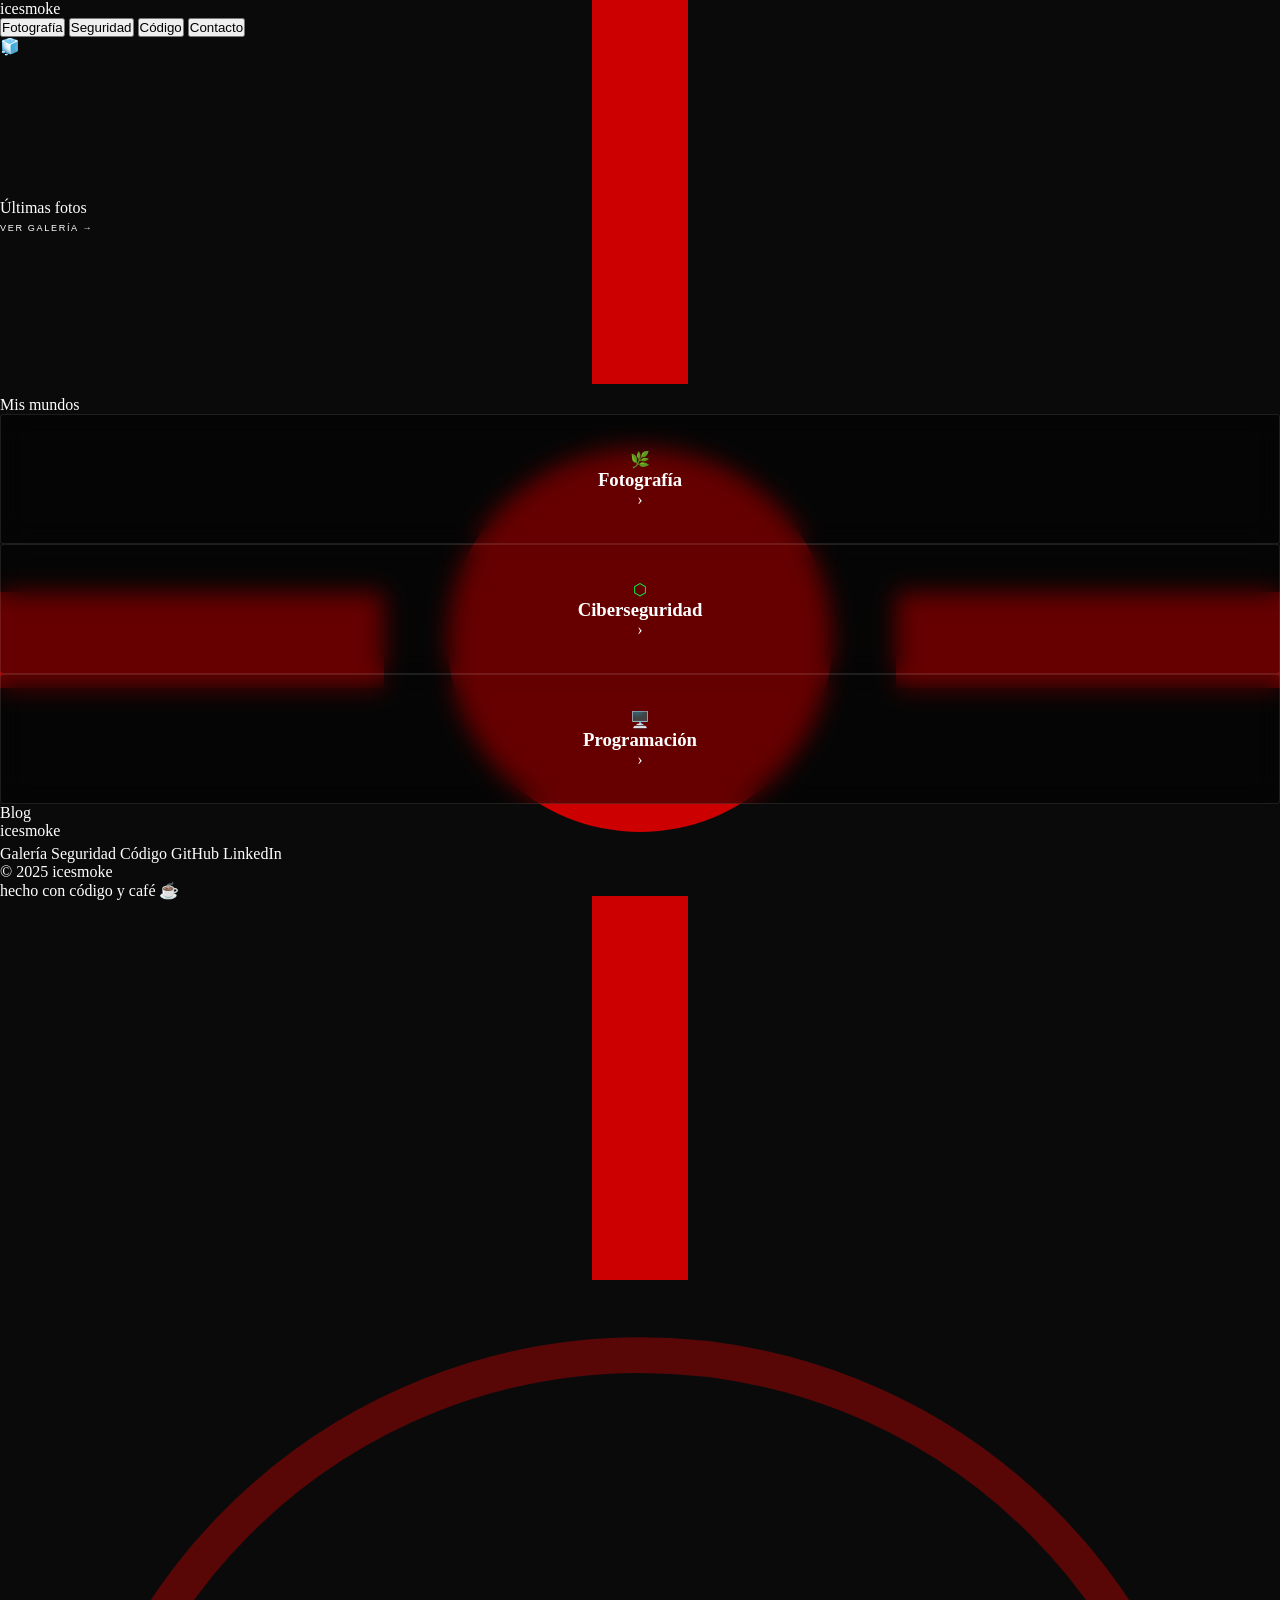
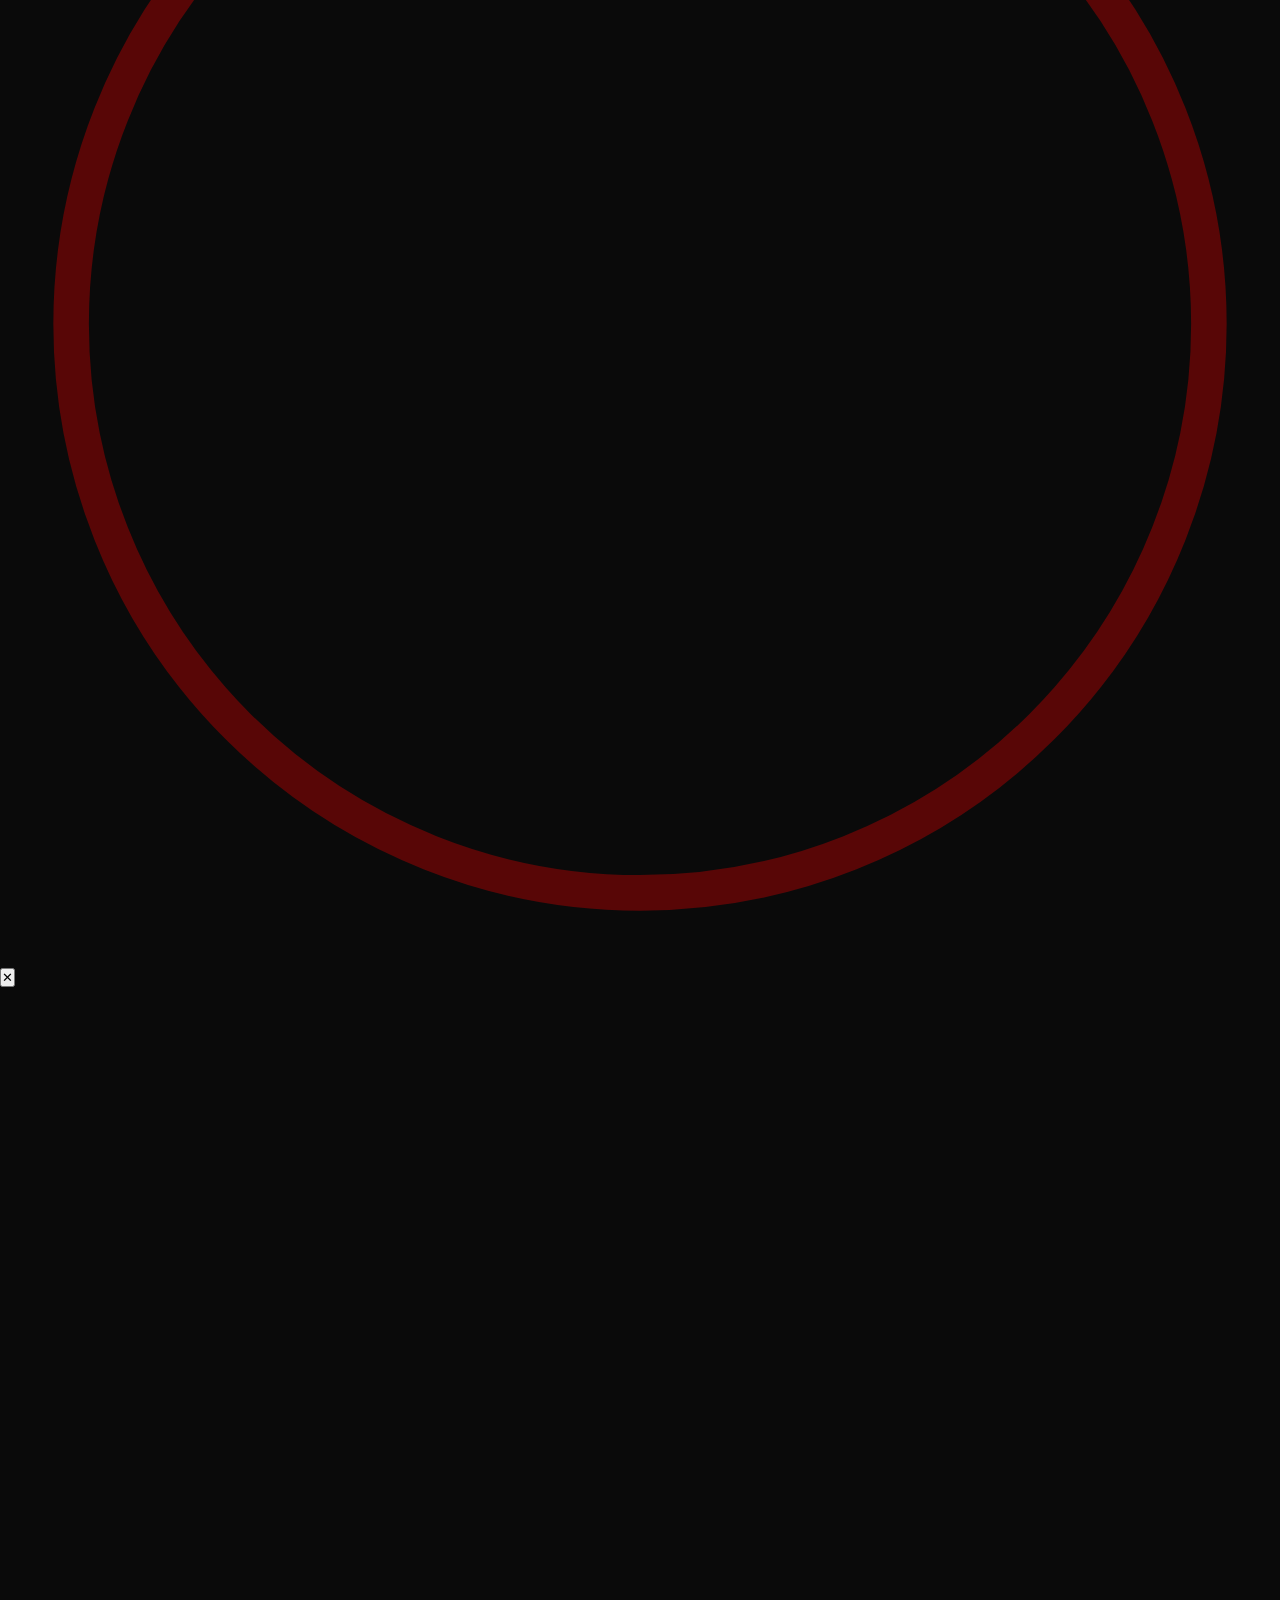
==== commit 923aa236: "Change all" ====
--- a/index.html
+++ b/index.html
@@ -7,418 +7,183 @@
 <link rel="stylesheet" href="styles.css">
 </head>
 <body>
+
+<!-- CURSOR -->
+<svg id="cursor" viewBox="0 0 20 20" fill="none" xmlns="http://www.w3.org/2000/svg">
+  <circle cx="10" cy="10" r="3" fill="#cc0000"/>
+  <line x1="10" y1="0" x2="10" y2="6" stroke="#cc0000" stroke-width="1.5"/>
+  <line x1="10" y1="14" x2="10" y2="20" stroke="#cc0000" stroke-width="1.5"/>
+  <line x1="0" y1="10" x2="6" y2="10" stroke="#cc0000" stroke-width="1.5"/>
+  <line x1="14" y1="10" x2="20" y2="10" stroke="#cc0000" stroke-width="1.5"/>
+</svg>
+<svg id="cursor-ring" viewBox="0 0 36 36" fill="none" xmlns="http://www.w3.org/2000/svg">
+  <circle cx="18" cy="18" r="16" stroke="rgba(204,0,0,0.4)" stroke-width="1"/>
+</svg>
+
+<!-- TRANSITION OVERLAY -->
+<div id="trans-overlay">
+  <canvas id="trans-canvas"></canvas>
+  <div id="trans-label"></div>
+</div>
+
+<!-- BLOG MODAL -->
+<div id="blog-modal">
+  <div class="modal-box">
+    <div class="modal-header">
+      <div>
+        <div class="modal-cat" id="modal-cat"></div>
+        <div class="modal-title" id="modal-title"></div>
+      </div>
+      <button class="modal-close" onclick="closeBlogModal()">✕</button>
+    </div>
+    <div class="modal-body" id="modal-body"></div>
+  </div>
+</div>
+
 <canvas id="bg-canvas"></canvas>
 
-<!-- ===================== LANDING ===================== -->
+<!-- ═══════════════ LANDING ═══════════════ -->
 <div id="landing">
-
-  <!-- HEADER -->
-  <div class="land-header">
-    <div>
-      <div class="site-name">icesmoke</div>
-      <div class="site-tagline">Fotografía · Ciberseguridad · Código</div>
-    </div>
-    <div class="nav-links">
-      <button class="nav-link" onclick="goTo('photo')">Fotografía</button>
-      <button class="nav-link" onclick="goTo('cyber')">Seguridad</button>
-      <button class="nav-link" onclick="goTo('win95')">Código</button>
-    </div>
-  </div>
-
-  <!-- SOBRE MÍ -->
-  <div class="about-strip">
-    <div class="about-avatar">🧊</div>
-    <div class="about-bio">
-      <h3>Hola, soy icesmoke</h3>
-      <p>Fotógrafo de naturaleza, analista de ciberseguridad y desarrollador. Capturo el mundo salvaje, lo protejo digitalmente y construyo herramientas con código.</p>
-      <div class="skills-row">
-        <span class="skill-tag">Fotografía</span>
-        <span class="skill-tag">Red Team</span>
-        <span class="skill-tag">Blue Team</span>
-        <span class="skill-tag">Python</span>
-        <span class="skill-tag">JavaScript</span>
-        <span class="skill-tag">Forense</span>
-        <span class="skill-tag">OSINT</span>
-      </div>
-    </div>
-  </div>
-
-  <!-- PORTALES -->
-  <div class="portals-row">
-    <div class="portal portal-photo" onclick="goTo('photo')">
-      <div class="portal-icon">🌿</div>
-      <div class="portal-name">Fotografía</div>
-      <div class="portal-preview">Fauna · Paisajes rurales<br>Macro · Montaña · Senderos</div>
-    </div>
-    <div class="portal portal-cyber" onclick="goTo('cyber')">
-      <div class="portal-icon" style="color:#00ff41">⬡</div>
-      <div class="portal-name" style="color:#00ff41">Ciberseguridad</div>
-      <div class="portal-preview">&gt; Red Team · Blue Team<br>&gt; Pentesting · Forense<br>&gt; OSINT · Malware</div>
-    </div>
-    <div class="portal portal-code" onclick="goTo('win95')">
-      <div class="portal-icon">🖥️</div>
-      <div class="portal-name">Programación</div>
-      <div class="portal-preview">Windows 95 · Logo animado<br>Proyectos · Stack completo</div>
-    </div>
-  </div>
-
-  <!-- BLOG + FOTOS -->
-  <div class="bottom-row">
-
-    <!-- BLOG -->
-    <div>
-      <div class="section-label">Últimas entradas del blog</div>
-      <div class="blog-list">
-        <div class="blog-item">
-          <span class="blog-cat">Fotografía</span>
-          <span class="blog-title">Amanecer en el Pirineo: cómo planifiqué la sesión</span>
-          <span class="blog-date">Jun 2025</span>
-        </div>
-        <div class="blog-item">
-          <span class="blog-cat">Seguridad</span>
-          <span class="blog-title">CVE-2024-4879: análisis y explotación controlada</span>
-          <span class="blog-date">May 2025</span>
-        </div>
-        <div class="blog-item">
-          <span class="blog-cat">Código</span>
-          <span class="blog-title">Construyendo un SIEM ligero con Python y Elastic</span>
-          <span class="blog-date">May 2025</span>
-        </div>
-        <div class="blog-item">
-          <span class="blog-cat">Fotografía</span>
-          <span class="blog-title">Fotografiar el lince: paciencia, técnica y suerte</span>
-          <span class="blog-date">Abr 2025</span>
-        </div>
-        <div class="blog-item">
-          <span class="blog-cat">Seguridad</span>
-          <span class="blog-title">OSINT con fuentes abiertas: guía práctica 2025</span>
-          <span class="blog-date">Abr 2025</span>
-        </div>
-        <div class="blog-item">
-          <span class="blog-cat">Código</span>
-          <span class="blog-title">Docker en entornos de pentest: mi setup completo</span>
-          <span class="blog-date">Mar 2025</span>
-        </div>
-      </div>
-    </div>
-
-    <!-- POLAROIDS -->
-    <div>
-      <div class="section-label">Últimas fotos</div>
-      <div class="polaroids-area" id="polaroids-area">
-        <!-- generadas por JS -->
-      </div>
-    </div>
-
-  </div>
-</div>
-
-<!-- ===================== PHOTO SECTION ===================== -->
+  <nav class="topbar">
+    <div class="logo-text" id="logo-text-el">ice<span>smoke</span></div>
+    <div class="topnav">
+      <button class="topnav-link" onclick="goTo('photo')">Fotografía</button>
+      <button class="topnav-link" onclick="goTo('cyber')">Seguridad</button>
+      <button class="topnav-link" onclick="goTo('win95')">Código</button>
+      <button class="topnav-cta">Contacto</button>
+    </div>
+  </nav>
+  <div class="hero-band">
+    <div class="hero-grid">
+      <div class="hero-avatar" id="hero-av">🧊</div>
+      <div class="hero-info">
+        <h1 id="site-name-h1"><strong></strong></h1>
+        <p id="site-bio"></p>
+        <div class="skill-row" id="site-skills"></div>
+      </div>
+      <div class="hero-stats" id="site-stats"></div>
+    </div>
+  </div>
+  <div class="section-band">
+    <span class="section-band-label">Últimas fotos</span>
+    <div class="section-band-line"></div>
+    <button onclick="goTo('photo')" style="font-size:0.57rem;letter-spacing:0.18em;text-transform:uppercase;color:var(--red);background:none;border:none;cursor:pointer">Ver galería →</button>
+  </div>
+  <div class="photo-banner">
+    <div class="photo-strip" id="landing-photo-strip"></div>
+  </div>
+  <div class="section-band"><span class="section-band-label">Mis mundos</span><div class="section-band-line"></div></div>
+  <div class="portals-band">
+    <div class="portals-inner">
+      <div class="portal" onclick="goTo('photo')"><div class="portal-ico">🌿</div><div class="portal-txt"><h3>Fotografía</h3><p id="portal-photo-desc"></p></div><div class="portal-arrow">›</div></div>
+      <div class="portal" onclick="goTo('cyber')"><div class="portal-ico" style="color:var(--green)">⬡</div><div class="portal-txt"><h3>Ciberseguridad</h3><p id="portal-cyber-desc"></p></div><div class="portal-arrow">›</div></div>
+      <div class="portal" onclick="goTo('win95')"><div class="portal-ico">🖥️</div><div class="portal-txt"><h3>Programación</h3><p id="portal-code-desc"></p></div><div class="portal-arrow">›</div></div>
+    </div>
+  </div>
+  <div class="section-band"><span class="section-band-label">Blog</span><div class="section-band-line"></div></div>
+  <div class="blog-band">
+    <div class="blog-inner">
+      <div class="blog-grid" id="blog-grid"></div>
+    </div>
+  </div>
+  <footer class="site-footer">
+    <div class="footer-inner">
+      <div><div class="footer-logo">ice<span>smoke</span></div><div style="font-size:0.55rem;color:var(--txt-m);font-family:'Courier New',monospace;margin-top:0.3rem" id="footer-tagline"></div></div>
+      <div class="footer-links">
+        <a class="footer-link" onclick="goTo('photo')">Galería</a>
+        <a class="footer-link" onclick="goTo('cyber')">Seguridad</a>
+        <a class="footer-link" onclick="goTo('win95')">Código</a>
+        <a class="footer-link">GitHub</a>
+        <a class="footer-link">LinkedIn</a>
+      </div>
+      <div class="footer-copy">© 2025 icesmoke<br>hecho con código y café ☕</div>
+    </div>
+  </footer>
+</div>
+
+<!-- ═══════════════ PHOTO ═══════════════ -->
 <div class="section" id="photo-section">
   <button class="back-btn" onclick="goTo('landing')">← Inicio</button>
   <canvas id="bird-canvas" style="position:absolute;inset:0;z-index:1;pointer-events:none"></canvas>
-
-  <!-- Mountain SVG bg -->
-  <svg id="mtn-svg" width="100%" height="100%" viewBox="0 0 1000 600"
-       preserveAspectRatio="xMidYMid slice"
-       style="position:absolute;inset:0;z-index:0;pointer-events:none">
+  <svg id="mtn-svg" width="100%" height="100%" viewBox="0 0 1000 600" preserveAspectRatio="xMidYMid slice" style="position:absolute;inset:0;z-index:0;pointer-events:none">
     <defs>
-      <linearGradient id="sky2" x1="0" y1="0" x2="0" y2="1">
-        <stop offset="0%" stop-color="#1a2e0a"/>
-        <stop offset="45%" stop-color="#2d4a1a"/>
-        <stop offset="80%" stop-color="#4a6a28"/>
-        <stop offset="100%" stop-color="#6b8a40"/>
-      </linearGradient>
-      <linearGradient id="hillg" x1="0" y1="0" x2="0" y2="1">
-        <stop offset="0%" stop-color="#2a3d18"/><stop offset="100%" stop-color="#162008"/>
-      </linearGradient>
-      <linearGradient id="fieldg" x1="0" y1="0" x2="0" y2="1">
-        <stop offset="0%" stop-color="#3d5522"/><stop offset="100%" stop-color="#253515"/>
-      </linearGradient>
-      <linearGradient id="fogR" x1="0" y1="0" x2="0" y2="1">
-        <stop offset="0%" stop-color="rgba(180,200,170,0)"/>
-        <stop offset="50%" stop-color="rgba(180,200,170,0.18)"/>
-        <stop offset="100%" stop-color="rgba(180,200,170,0)"/>
-      </linearGradient>
+      <linearGradient id="sky2" x1="0" y1="0" x2="0" y2="1"><stop offset="0%" stop-color="#0e1a08"/><stop offset="45%" stop-color="#1e3010"/><stop offset="80%" stop-color="#344a1a"/><stop offset="100%" stop-color="#4a6428"/></linearGradient>
+      <linearGradient id="hillg" x1="0" y1="0" x2="0" y2="1"><stop offset="0%" stop-color="#22341a"/><stop offset="100%" stop-color="#101808"/></linearGradient>
+      <linearGradient id="fieldg" x1="0" y1="0" x2="0" y2="1"><stop offset="0%" stop-color="#2e4418"/><stop offset="100%" stop-color="#1a2810"/></linearGradient>
+      <linearGradient id="fogR" x1="0" y1="0" x2="0" y2="1"><stop offset="0%" stop-color="rgba(160,185,140,0)"/><stop offset="50%" stop-color="rgba(160,185,140,0.14)"/><stop offset="100%" stop-color="rgba(160,185,140,0)"/></linearGradient>
     </defs>
     <rect width="1000" height="600" fill="url(#sky2)"/>
-    <!-- Clouds -->
-    <g fill="rgba(255,255,255,0.07)">
-      <ellipse cx="150" cy="120" rx="130" ry="32"/>
-      <ellipse cx="185" cy="112" rx="80" ry="24"/>
-      <ellipse cx="600" cy="100" rx="110" ry="28"/>
-      <ellipse cx="635" cy="92" rx="65" ry="20"/>
-      <ellipse cx="850" cy="130" rx="90" ry="22"/>
-    </g>
-    <!-- Rolling hills - far -->
-    <polygon id="hillfar" points="0,380 120,260 280,320 420,210 560,300 700,190 860,280 1000,240 1000,600 0,600" fill="url(#hillg)" opacity="0.9"/>
-    <!-- Rolling hills - near -->
-    <polygon id="hillnear" points="0,460 180,350 360,420 520,320 680,400 840,330 1000,370 1000,600 0,600" fill="url(#fieldg)"/>
-    <!-- Hedge row -->
-    <g fill="#1a2a0a" opacity="0.8">
-      <rect x="0" y="500" width="1000" height="6"/>
-      <ellipse cx="80" cy="500" rx="30" ry="14"/>
-      <ellipse cx="150" cy="498" rx="25" ry="12"/>
-      <ellipse cx="240" cy="502" rx="35" ry="15"/>
-      <ellipse cx="330" cy="499" rx="28" ry="13"/>
-      <ellipse cx="420" cy="501" rx="32" ry="14"/>
-      <ellipse cx="520" cy="498" rx="26" ry="12"/>
-      <ellipse cx="610" cy="502" rx="30" ry="13"/>
-      <ellipse cx="710" cy="499" rx="34" ry="14"/>
-      <ellipse cx="820" cy="501" rx="28" ry="12"/>
-      <ellipse cx="910" cy="499" rx="32" ry="13"/>
-      <ellipse cx="980" cy="502" rx="25" ry="11"/>
-    </g>
-    <!-- Stone wall -->
-    <rect x="0" y="510" width="1000" height="12" fill="#4a3a28" opacity="0.6"/>
-    <g fill="#3a2a1a" opacity="0.4">
-      <rect x="20" y="510" width="40" height="5" rx="1"/>
-      <rect x="75" y="515" width="35" height="5" rx="1"/>
-      <rect x="125" y="510" width="45" height="5" rx="1"/>
-      <rect x="185" y="515" width="38" height="5" rx="1"/>
-      <rect x="240" y="510" width="42" height="5" rx="1"/>
-    </g>
-    <!-- Trees - deciduous rural style -->
-    <g fill="#1e2e10">
-      <!-- Fat round trees -->
-      <ellipse cx="55" cy="470" rx="22" ry="28"/>
-      <rect x="51" y="490" width="8" height="30"/>
-      <ellipse cx="920" cy="465" rx="25" ry="30"/>
-      <rect x="916" y="488" width="8" height="32"/>
-      <ellipse cx="965" cy="475" rx="18" ry="22"/>
-      <rect x="962" y="492" width="7" height="28"/>
-    </g>
-    <!-- Tall thin pines left -->
-    <g fill="#162210">
-      <polygon points="28,500 38,420 48,500"/>
-      <polygon points="30,490 38,435 46,490"/>
-      <rect x="35" y="500" width="6" height="30"/>
-    </g>
-    <!-- Ground grass -->
-    <rect x="0" y="520" width="1000" height="80" fill="#253515" opacity="0.95"/>
-    <rect x="0" y="560" width="1000" height="40" fill="#1a2510"/>
-    <!-- Grass tufts -->
-    <g stroke="#3a5520" stroke-width="1.5" fill="none" opacity="0.6">
-      <path d="M200,524 Q202,514 204,524"/><path d="M203,524 Q206,512 208,524"/>
-      <path d="M450,522 Q452,513 454,522"/><path d="M453,522 Q456,511 458,522"/>
-      <path d="M700,525 Q702,515 704,525"/><path d="M703,525 Q706,513 708,525"/>
-    </g>
-    <!-- Fog -->
-    <rect x="0" y="430" width="1000" height="80" fill="url(#fogR)"/>
-    <!-- Birds placeholder group -->
-    <g id="bird-svgg"></g>
+    <g fill="rgba(255,255,255,0.05)"><ellipse cx="160" cy="115" rx="130" ry="30"/><ellipse cx="195" cy="107" rx="78" ry="23"/><ellipse cx="610" cy="98" rx="115" ry="27"/><ellipse cx="860" cy="128" rx="95" ry="22"/></g>
+    <polygon id="hillfar" points="0,375 125,255 285,315 428,205 565,295 708,185 868,278 1000,238 1000,600 0,600" fill="url(#hillg)" opacity="0.92"/>
+    <polygon id="hillnear" points="0,458 182,348 365,418 528,318 685,398 845,328 1000,368 1000,600 0,600" fill="url(#fieldg)"/>
+    <g fill="#162010" opacity="0.85"><rect x="0" y="498" width="1000" height="6"/><ellipse cx="75" cy="498" rx="32" ry="14"/><ellipse cx="245" cy="500" rx="36" ry="15"/><ellipse cx="525" cy="496" rx="27" ry="12"/><ellipse cx="718" cy="497" rx="35" ry="14"/><ellipse cx="918" cy="497" rx="33" ry="13"/></g>
+    <rect x="0" y="508" width="1000" height="14" fill="#3a2a18" opacity="0.5"/>
+    <g fill="#162010"><ellipse cx="52" cy="468" rx="23" ry="29"/><rect x="48" y="490" width="8" height="28"/><ellipse cx="925" cy="463" rx="26" ry="31"/><rect x="921" y="487" width="8" height="30"/></g>
+    <g fill="#101a08"><polygon points="24,500 34,418 44,500"/><polygon points="26,490 34,432 42,490"/><rect x="31" y="500" width="6" height="28"/></g>
+    <rect x="0" y="518" width="1000" height="82" fill="#1e2e10" opacity="0.96"/>
+    <rect x="0" y="558" width="1000" height="42" fill="#141e0a"/>
+    <rect x="0" y="428" width="1000" height="82" fill="url(#fogR)"/>
   </svg>
-
-  <!-- RURAL CONTENT -->
-  <div style="position:relative;z-index:5;padding:52vh 2rem 4rem">
-
-    <div class="rural-header" style="padding:0 2rem 2rem">
-      <div class="wooden-sign">
-        <h1>Galería de icesmoke</h1>
-        <p>Naturaleza · Fauna · Senderos</p>
-      </div>
-    </div>
-
+  <div style="position:relative;z-index:5;padding:50vh 2rem 4rem">
+    <div style="text-align:center;padding:0 2rem 2rem"><div class="wooden-sign"><h1>Galería de icesmoke</h1><p>Naturaleza · Fauna · Senderos</p></div></div>
     <div class="dirt-path">
-
-      <!-- Milestone intro -->
-      <div class="milestone">
-        <div class="milestone-stone">🗺️</div>
-        <div class="milestone-text">
-          <strong>El camino comienza aquí</strong>
-          Cada imagen es un kilómetro recorrido, una madrugada en el campo, una espera silenciosa con el teleobjetivo apuntado al horizonte.
-        </div>
-      </div>
-
-      <div class="fence">
-        <div class="fence-post" style="height:38px"></div><div class="fence-wire"></div>
-        <div class="fence-post" style="height:34px"></div><div class="fence-wire"></div>
-        <div class="fence-post" style="height:40px"></div><div class="fence-wire"></div>
-        <div class="fence-post" style="height:36px"></div><div class="fence-wire"></div>
-        <div class="fence-post" style="height:38px"></div><div class="fence-wire"></div>
-        <div class="fence-post" style="height:35px"></div><div class="fence-wire"></div>
-        <div class="fence-post" style="height:39px"></div><div class="fence-wire"></div>
-        <div class="fence-post" style="height:37px"></div>
-      </div>
-
-      <!-- FAUNA GALLERY -->
-      <div class="milestone">
-        <div class="milestone-stone">🦌</div>
-        <div class="milestone-text">
-          <strong>Fauna salvaje</strong>
-          La paciencia como herramienta principal
-        </div>
-      </div>
-
-      <div class="rural-gallery">
-        <div class="rural-card">
-          <div class="rural-card-img" style="background:linear-gradient(135deg,#1a2e0a,#2d4a1a,#3d5a28)">
-            <span style="position:relative;z-index:1">🦌</span>
-          </div>
-          <div class="rural-card-info">
-            <h3>Ciervo en el alba</h3>
-            <p>Pirineos · Octubre 2024</p>
-          </div>
-        </div>
-        <div class="rural-card">
-          <div class="rural-card-img" style="background:linear-gradient(135deg,#2a1a0a,#4a3018,#6b4a28)">
-            <span style="position:relative;z-index:1">🦊</span>
-          </div>
-          <div class="rural-card-info">
-            <h3>Zorro al atardecer</h3>
-            <p>Sierra Nevada · Marzo 2025</p>
-          </div>
-        </div>
-        <div class="rural-card">
-          <div class="rural-card-img" style="background:linear-gradient(135deg,#0a1a2a,#1a3a5a,#2a5a7a)">
-            <span style="position:relative;z-index:1">🦅</span>
-          </div>
-          <div class="rural-card-info">
-            <h3>Águila real en vuelo</h3>
-            <p>Ordesa · Enero 2025</p>
-          </div>
-        </div>
-      </div>
-
-      <div class="fence">
-        <div class="fence-post" style="height:36px"></div><div class="fence-wire"></div>
-        <div class="fence-post" style="height:40px"></div><div class="fence-wire"></div>
-        <div class="fence-post" style="height:35px"></div><div class="fence-wire"></div>
-        <div class="fence-post" style="height:38px"></div><div class="fence-wire"></div>
-        <div class="fence-post" style="height:33px"></div><div class="fence-wire"></div>
-        <div class="fence-post" style="height:37px"></div>
-      </div>
-
-      <!-- PAISAJES -->
-      <div class="milestone">
-        <div class="milestone-stone">🌅</div>
-        <div class="milestone-text">
-          <strong>Paisajes rurales</strong>
-          Campos, senderos y horizontes abiertos
-        </div>
-      </div>
-
-      <div class="rural-gallery">
-        <div class="rural-card">
-          <div class="rural-card-img" style="background:linear-gradient(135deg,#1a0a0a,#4a1a0a,#8b4a1a)">
-            <span style="position:relative;z-index:1">🌾</span>
-          </div>
-          <div class="rural-card-info">
-            <h3>Campos de trigo</h3>
-            <p>Castilla · Julio 2024</p>
-          </div>
-        </div>
-        <div class="rural-card">
-          <div class="rural-card-img" style="background:linear-gradient(135deg,#0a1a0a,#1a3a1a,#2a5a2a)">
-            <span style="position:relative;z-index:1">🌲</span>
-          </div>
-          <div class="rural-card-info">
-            <h3>Bosque de pinos</h3>
-            <p>Cuenca · Noviembre 2024</p>
-          </div>
-        </div>
-        <div class="rural-card">
-          <div class="rural-card-img" style="background:linear-gradient(135deg,#0a0a2a,#1a1a4a,#2a2a6a)">
-            <span style="position:relative;z-index:1">🌌</span>
-          </div>
-          <div class="rural-card-info">
-            <h3>Vía Láctea rural</h3>
-            <p>Extremadura · Agosto 2024</p>
-          </div>
-        </div>
-      </div>
-
-      <!-- Notice board -->
-      <div class="notice-board">
-        <h3>Mi equipo de campo</h3>
-        <div class="notice-items">
-          <span class="notice-tag">📷 Sony A7 IV</span>
-          <span class="notice-tag">🔭 Sigma 500mm f/5.6</span>
-          <span class="notice-tag">🌸 Macro 100mm</span>
-          <span class="notice-tag">🏔️ Gran angular 16mm</span>
-          <span class="notice-tag">🎯 Trípode Gitzo</span>
-          <span class="notice-tag">🌫️ Filtros ND</span>
-          <span class="notice-tag">⏰ Madrugadas</span>
-          <span class="notice-tag">🥾 Botas de montaña</span>
-        </div>
-      </div>
-
-      <!-- MACRO -->
-      <div class="milestone">
-        <div class="milestone-stone">🌸</div>
-        <div class="milestone-text">
-          <strong>Macro y detalle</strong>
-          El mundo invisible a simple vista
-        </div>
-      </div>
-
-      <div class="rural-gallery" style="grid-template-columns:repeat(auto-fit,minmax(200px,1fr))">
-        <div class="rural-card">
-          <div class="rural-card-img" style="background:linear-gradient(135deg,#2a1a0a,#5a3a18)">
-            <span style="position:relative;z-index:1">🍄</span>
-          </div>
-          <div class="rural-card-info"><h3>Seta en roble</h3><p>Macro · 100mm</p></div>
-        </div>
-        <div class="rural-card">
-          <div class="rural-card-img" style="background:linear-gradient(135deg,#0a2a0a,#1a5a1a)">
-            <span style="position:relative;z-index:1">🦋</span>
-          </div>
-          <div class="rural-card-info"><h3>Mariposa apollo</h3><p>Macro · 100mm</p></div>
-        </div>
-        <div class="rural-card">
-          <div class="rural-card-img" style="background:linear-gradient(135deg,#1a0a2a,#3a1a5a)">
-            <span style="position:relative;z-index:1">🕷️</span>
-          </div>
-          <div class="rural-card-info"><h3>Araña con rocío</h3><p>Macro · 100mm</p></div>
-        </div>
-        <div class="rural-card">
-          <div class="rural-card-img" style="background:linear-gradient(135deg,#2a2a0a,#5a5a1a)">
-            <span style="position:relative;z-index:1">🌼</span>
-          </div>
-          <div class="rural-card-info"><h3>Flor silvestre</h3><p>Macro · 100mm</p></div>
-        </div>
-      </div>
-
-      <div class="campfire-quote">
-        <span class="fire">🔥</span>
-        <blockquote>"La fotografía de naturaleza no es capturar la imagen — es ganarse el derecho a estar ahí."</blockquote>
-      </div>
-
-    </div>
-  </div>
-</div>
-
-<!-- ===================== CYBER ===================== -->
+      <div class="milestone"><div class="milestone-stone">🗺️</div><div class="milestone-text"><strong>El camino comienza aquí</strong>Cada imagen es una madrugada en el campo, una espera silenciosa con el teleobjetivo apuntado al horizonte.</div></div>
+      <div class="fence"><div class="fence-post" style="height:34px"></div><div class="fence-wire"></div><div class="fence-post" style="height:30px"></div><div class="fence-wire"></div><div class="fence-post" style="height:36px"></div><div class="fence-wire"></div><div class="fence-post" style="height:32px"></div><div class="fence-wire"></div><div class="fence-post" style="height:35px"></div><div class="fence-wire"></div><div class="fence-post" style="height:31px"></div></div>
+
+      <!-- FILTROS por categoría -->
+      <div id="photo-filters" style="display:flex;flex-wrap:wrap;gap:0.5rem;margin:1rem 0 1.5rem"></div>
+
+      <!-- Galería dinámica desde JSON -->
+      <div id="photo-gallery-grid" class="rural-gallery" style="grid-template-columns:repeat(auto-fit,minmax(210px,1fr))"></div>
+
+      <div class="notice-board"><h3>Mi equipo de campo</h3><div class="notice-items" id="photo-gear"></div></div>
+      <div class="campfire-quote"><span class="fire">🔥</span><blockquote id="photo-quote"></blockquote></div>
+    </div>
+  </div>
+</div>
+
+<!-- MODAL detalle de foto -->
+<div id="photo-modal" style="position:fixed;inset:0;z-index:8500;display:none;align-items:center;justify-content:center;background:rgba(0,0,0,0.92);backdrop-filter:blur(10px)">
+  <div style="background:#111;border:1px solid rgba(255,255,255,0.1);border-radius:4px;max-width:680px;width:92%;max-height:88vh;overflow-y:auto;position:relative">
+    <button onclick="closePhotoModal()" style="position:absolute;top:0.8rem;right:0.8rem;background:none;border:1px solid rgba(255,255,255,0.2);color:#888;width:28px;height:28px;cursor:pointer;border-radius:2px;font-size:1rem;z-index:1;display:flex;align-items:center;justify-content:center;transition:all .2s" onmouseover="this.style.background='#cc0000';this.style.color='#fff'" onmouseout="this.style.background='none';this.style.color='#888'">✕</button>
+    <div id="photo-modal-img" style="aspect-ratio:16/9;display:flex;align-items:center;justify-content:center;font-size:5rem;border-radius:4px 4px 0 0"></div>
+    <div style="padding:1.4rem 1.6rem 1.8rem">
+      <div id="photo-modal-cat" style="font-size:0.55rem;letter-spacing:0.25em;text-transform:uppercase;color:#cc0000;font-weight:600;margin-bottom:0.4rem"></div>
+      <div id="photo-modal-name" style="font-size:1.15rem;color:#e8e8e8;font-family:Georgia,serif;margin-bottom:0.5rem"></div>
+      <div id="photo-modal-desc" style="font-size:0.83rem;color:#777;line-height:1.8;margin-bottom:1.2rem"></div>
+      <div style="display:flex;gap:0.5rem;flex-wrap:wrap" id="photo-modal-tags"></div>
+    </div>
+  </div>
+</div>
+
+<!-- ═══════════════ CYBER ═══════════════ -->
 <div class="section" id="cyber-section">
   <canvas id="matrix-canvas" style="position:absolute;inset:0;z-index:0"></canvas>
   <div class="scan-line"></div>
-  <button class="back-btn" style="border-color:rgba(0,255,65,0.35);color:#00ff41;background:rgba(0,6,0,0.85)" onclick="goTo('landing')">← Inicio</button>
+  <button class="back-btn" style="border-color:rgba(0,255,65,0.3);color:#00ff41;background:rgba(0,5,0,0.88)" onclick="goTo('landing')">← Inicio</button>
   <div class="cyber-overlay" style="z-index:2">
-    <div style="text-align:center;margin-bottom:2rem">
-      <h2 class="glitch" style="color:#00ff41;font-family:'Courier New',monospace;font-size:clamp(1.1rem,2.5vw,1.7rem);letter-spacing:0.2em">ICESMOKE_SEC :: OPERATIONS_CENTER</h2>
-      <p style="color:rgba(0,255,65,0.4);font-family:monospace;font-size:0.72rem;letter-spacing:0.14em;margin-top:0.4rem">STATUS: <span class="status-dot"></span>ONLINE &nbsp;|&nbsp; CLEARANCE_5</p>
-    </div>
-    <div class="terminal-box" id="main-terminal">
-      <div class="terminal-header">
-        <span class="t-dot" style="background:#ff5f57"></span>
-        <span class="t-dot" style="background:#febc2e"></span>
-        <span class="t-dot" style="background:#28c840"></span>
-        <span class="terminal-title">icesmoke@kali:~$ — bash</span>
-      </div>
+    <div style="text-align:center;margin-bottom:1.8rem">
+      <h2 class="glitch" style="color:#00ff41;font-family:'Courier New',monospace;font-size:clamp(1rem,2.5vw,1.6rem);letter-spacing:0.2em">ICESMOKE_SEC :: OPERATIONS_CENTER</h2>
+      <p style="color:rgba(0,255,65,0.38);font-family:monospace;font-size:0.68rem;letter-spacing:0.14em;margin-top:0.35rem">STATUS: <span class="status-dot"></span>ONLINE &nbsp;|&nbsp; CLEARANCE_5</p>
+    </div>
+    <!-- Network Map -->
+    <canvas id="net-canvas" width="700" height="200"></canvas>
+    <div class="terminal-box" style="margin-top:1.2rem">
+      <div class="terminal-header"><span class="t-dot" style="background:#ff5f57"></span><span class="t-dot" style="background:#febc2e"></span><span class="t-dot" style="background:#28c840"></span><span class="terminal-title">icesmoke@kali:~$ — bash</span></div>
       <div class="typed-text" id="typed-out"></div>
     </div>
-    <div class="cyber-grid" style="margin-top:2rem">
-      <div class="cyber-card"><h4><span class="status-dot"></span>PENTESTING</h4><p>Evaluación de vulnerabilidades · Reconocimiento · Explotación · Reporting ejecutivo</p></div>
+    <div class="cyber-grid" style="margin-top:1.5rem">
+      <div class="cyber-card"><h4><span class="status-dot"></span>PENTESTING</h4><p>Evaluación de vulnerabilidades · Reconocimiento · Explotación · Reporting</p></div>
       <div class="cyber-card"><h4><span class="status-dot"></span>RED TEAM</h4><p>Simulación APTs · Ingeniería social · Lateral movement · C2 frameworks</p></div>
-      <div class="cyber-card"><h4><span class="status-dot"></span>BLUE TEAM</h4><p>SIEM · Análisis de logs · Detección de anomalías · Threat Hunting · SOC</p></div>
-      <div class="cyber-card"><h4><span class="status-dot"></span>FORENSE</h4><p>Análisis de memoria · Artefactos del sistema · Cadena de custodia · Reporting</p></div>
+      <div class="cyber-card"><h4><span class="status-dot"></span>BLUE TEAM</h4><p>SIEM · Análisis de logs · Detección anomalías · Threat Hunting · SOC</p></div>
+      <div class="cyber-card"><h4><span class="status-dot"></span>FORENSE</h4><p>Análisis de memoria · Artefactos del sistema · Cadena de custodia</p></div>
       <div class="cyber-card"><h4><span class="status-dot" style="background:#fa0"></span>INVESTIGACIÓN</h4><p>OSINT · Análisis de malware · Threat Intelligence · CVE Research</p></div>
       <div class="cyber-card"><h4><span class="status-dot"></span>HERRAMIENTAS</h4><p>Nmap · Metasploit · Burp Suite · Wireshark · Volatility · Ghidra</p></div>
     </div>
   </div>
 </div>
 
-<!-- ===================== WIN95 ===================== -->
+<!-- ═══════════════ WIN95 ═══════════════ -->
 <div class="section" id="win95-section">
   <div class="desktop" id="desktop">
     <div class="icons-area">
@@ -430,27 +195,18 @@
       <div class="desktop-icon" onclick="openWin('browser')"><div class="ico">🌐</div><span>Proyectos Web</span></div>
       <div class="desktop-icon" onclick="goTo('landing')" style="margin-top:auto"><div class="ico">🚪</div><span>Inicio</span></div>
     </div>
-
-    <!-- LOGO WIN -->
     <div class="win-window" id="win-logo" style="display:none;top:40px;left:80px;width:480px">
-      <div class="win-titlebar" onmousedown="startDrag(event,'win-logo')">
-        <span>✦</span> icesmoke.logo — Auto-programándose
-        <div class="win-controls"><button class="win-btn" onclick="minimizeWin('win-logo')">_</button><button class="win-btn" onclick="closeWin('win-logo')">✕</button></div>
-      </div>
-      <div class="win-body" style="padding:0;background:#0d0d0d">
+      <div class="win-titlebar" onmousedown="startDrag(event,'win-logo')"><span>✦</span> icesmoke.logo — Auto-programándose<div class="win-controls"><button class="win-btn" onclick="minimizeWin('win-logo')">_</button><button class="win-btn" onclick="closeWin('win-logo')">✕</button></div></div>
+      <div class="win-body" style="padding:0;background:#0a0a0a">
         <canvas id="logo-canvas" width="476" height="200"></canvas>
-        <div style="background:#1a1a2e;border-top:2px solid #000080;padding:6px 8px;font-family:'Courier New',monospace;font-size:11px;line-height:1.75;color:#c0c0c0;min-height:130px;max-height:140px;overflow:hidden" id="logo-code-display"></div>
+        <div style="background:#12122a;border-top:2px solid #000080;padding:6px 8px;font-family:'Courier New',monospace;font-size:11px;line-height:1.75;color:#c0c0c0;min-height:130px;max-height:140px;overflow:hidden" id="logo-code-display"></div>
         <div style="background:#c0c0c0;padding:4px 8px;border-top:1px solid #808080;display:flex;gap:4px;align-items:center">
           <button onclick="replayLogo()" style="background:#c0c0c0;border:2px solid;border-color:#fff #808080 #808080 #fff;font-size:11px;padding:2px 10px;cursor:pointer;font-family:'Courier New',monospace">▶ Replay</button>
           <span style="font-size:11px;font-family:'Courier New',monospace;color:#444" id="logo-status">Compilando...</span>
         </div>
       </div>
     </div>
-
-    <div class="win-window" id="win-about" style="display:none;top:55px;left:180px;width:340px">
-      <div class="win-titlebar" onmousedown="startDrag(event,'win-about')"><span>👤</span> Sobre icesmoke<div class="win-controls"><button class="win-btn" onclick="minimizeWin('win-about')">_</button><button class="win-btn" onclick="closeWin('win-about')">✕</button></div></div>
-      <div class="win-menu"><span class="win-menu-item">Archivo</span><span class="win-menu-item">Editar</span></div>
-      <div class="win-body"><div class="notepad-area">Soy icesmoke 🧊
+    <div class="win-window" id="win-about" style="display:none;top:55px;left:180px;width:340px"><div class="win-titlebar" onmousedown="startDrag(event,'win-about')"><span>👤</span> Sobre icesmoke<div class="win-controls"><button class="win-btn" onclick="minimizeWin('win-about')">_</button><button class="win-btn" onclick="closeWin('win-about')">✕</button></div></div><div class="win-menu"><span class="win-menu-item">Archivo</span><span class="win-menu-item">Editar</span></div><div class="win-body"><div class="notepad-area">Soy icesmoke 🧊
 
 Fotógrafo, analista de seguridad
 y desarrollador de software.
@@ -458,81 +214,17 @@
 Combino tres mundos:
 
   📸 Fotografía de naturaleza
-     Fauna, paisajes, macro
-
-  🔐 Ciberseguridad
-     Red Team, Blue Team, Forense
-
-  💻 Programación
-     Python, JS/TS, React, Node
+  🔐 Ciberseguridad (Red/Blue)
+  💻 Programación full-stack
 
 "La naturaleza no tiene bugs,
  solo comportamientos inesperados."
-</div></div>
-    </div>
-
-    <div class="win-window" id="win-projects" style="display:none;top:75px;left:220px;width:400px">
-      <div class="win-titlebar" onmousedown="startDrag(event,'win-projects')"><span>📁</span> Proyectos<div class="win-controls"><button class="win-btn" onclick="minimizeWin('win-projects')">_</button><button class="win-btn" onclick="closeWin('win-projects')">✕</button></div></div>
-      <div class="win-menu"><span class="win-menu-item">Archivo</span><span class="win-menu-item">Ver</span></div>
-      <div class="win-body">
-        <div class="tech-item">🔐 <b>SecureVault</b> — Gestor de contraseñas AES-256</div>
-        <div class="tech-item">🤖 <b>AutoPentest</b> — Framework pentesting automatizado</div>
-        <div class="tech-item">📸 <b>NatureAI</b> — Clasificación de fauna con ML</div>
-        <div class="tech-item">🌐 <b>NetMapper</b> — Visualizador redes en tiempo real</div>
-        <div class="tech-item">🦠 <b>MalwareDB</b> — Base de datos de IoCs</div>
-        <div class="tech-item">📊 <b>LogSentinel</b> — SIEM ligero en Python</div>
-      </div>
-    </div>
-
-    <div class="win-window" id="win-tech" style="display:none;top:95px;left:320px;width:340px">
-      <div class="win-titlebar" onmousedown="startDrag(event,'win-tech')"><span>⚙️</span> Tecnologías<div class="win-controls"><button class="win-btn" onclick="minimizeWin('win-tech')">_</button><button class="win-btn" onclick="closeWin('win-tech')">✕</button></div></div>
-      <div class="win-body">
-        <div style="font-weight:700;margin-bottom:5px">Lenguajes</div>
-        <div style="font-size:11px">Python</div><div class="progress-bar"><div class="progress-fill" style="width:90%"></div></div>
-        <div style="font-size:11px">JavaScript / TypeScript</div><div class="progress-bar"><div class="progress-fill" style="width:85%"></div></div>
-        <div style="font-size:11px">Bash / Shell</div><div class="progress-bar"><div class="progress-fill" style="width:82%"></div></div>
-        <div style="font-size:11px">C / C++</div><div class="progress-bar"><div class="progress-fill" style="width:60%"></div></div>
-        <div style="font-weight:700;margin:8px 0 5px">Stack</div>
-        <div class="tech-item">🐳 Docker · Kubernetes</div>
-        <div class="tech-item">🐧 Linux · Kali · Ubuntu</div>
-        <div class="tech-item">⚛️ React · Next.js · Node.js</div>
-        <div class="tech-item">🔧 Git · GitHub Actions · CI/CD</div>
-      </div>
-    </div>
-
-    <div class="win-window" id="win-contact" style="display:none;top:115px;left:430px;width:310px">
-      <div class="win-titlebar" onmousedown="startDrag(event,'win-contact')"><span>📧</span> Contacto<div class="win-controls"><button class="win-btn" onclick="minimizeWin('win-contact')">_</button><button class="win-btn" onclick="closeWin('win-contact')">✕</button></div></div>
-      <div class="win-body">
-        <div style="padding:6px;background:#000080;color:#fff;font-size:11px;margin-bottom:8px;text-align:center">📬 icesmoke — Contacto</div>
-        <div class="tech-item">📧 icesmoke@portfolio.dev</div>
-        <div class="tech-item">🐙 github.com/icesmoke</div>
-        <div class="tech-item">💼 linkedin.com/in/icesmoke</div>
-        <div class="tech-item">📷 instagram.com/icesmoke_foto</div>
-      </div>
-    </div>
-
-    <div class="win-window" id="win-browser" style="display:none;top:50px;left:155px;width:470px">
-      <div class="win-titlebar" onmousedown="startDrag(event,'win-browser')"><span>🌐</span> icesmoke Explorer — Proyectos Web<div class="win-controls"><button class="win-btn" onclick="minimizeWin('win-browser')">_</button><button class="win-btn" onclick="closeWin('win-browser')">✕</button></div></div>
-      <div style="background:#c0c0c0;padding:4px 6px;border-bottom:1px solid #808080;display:flex;gap:4px;align-items:center">
-        <span style="font-size:11px">Dirección:</span>
-        <div style="background:#fff;border:2px inset;flex:1;padding:1px 4px;font-size:11px;font-family:'Courier New',monospace">https://icesmoke.dev/projects</div>
-        <button style="background:#c0c0c0;border:2px solid;border-color:#fff #808080 #808080 #fff;font-size:11px;padding:1px 6px;cursor:pointer">Ir</button>
-      </div>
-      <div class="win-body" style="background:#fff;padding:12px">
-        <div style="font-size:13px;font-weight:700;color:#000080;margin-bottom:8px;font-family:serif">🏠 icesmoke.dev — Proyectos</div>
-        <div style="font-size:11px;line-height:2.2;color:#000">
-          <a style="color:#000080;text-decoration:underline;cursor:pointer">🔐 SecureVault — Gestor de contraseñas cifrado</a><br>
-          <a style="color:#000080;text-decoration:underline;cursor:pointer">🤖 AutoPentest — Framework de pentesting</a><br>
-          <a style="color:#000080;text-decoration:underline;cursor:pointer">📸 NatureAI — IA para clasificar fauna</a><br>
-          <a style="color:#000080;text-decoration:underline;cursor:pointer">🌐 NetMapper — Mapas de red en tiempo real</a><br>
-          <a style="color:#000080;text-decoration:underline;cursor:pointer">📊 LogSentinel — SIEM ligero en Python</a>
-        </div>
-        <hr style="margin:10px 0;border:none;border-top:1px solid #c0c0c0">
-        <div style="font-size:10px;color:#808080">© 1995 icesmoke.dev</div>
-      </div>
-    </div>
-  </div>
-
+</div></div></div>
+    <div class="win-window" id="win-projects" style="display:none;top:75px;left:220px;width:400px"><div class="win-titlebar" onmousedown="startDrag(event,'win-projects')"><span>📁</span> Proyectos<div class="win-controls"><button class="win-btn" onclick="minimizeWin('win-projects')">_</button><button class="win-btn" onclick="closeWin('win-projects')">✕</button></div></div><div class="win-menu"><span class="win-menu-item">Archivo</span><span class="win-menu-item">Ver</span></div><div class="win-body"><div class="tech-item">🔐 <b>SecureVault</b> — Gestor contraseñas AES-256</div><div class="tech-item">🤖 <b>AutoPentest</b> — Framework pentesting</div><div class="tech-item">📸 <b>NatureAI</b> — Clasificación fauna con ML</div><div class="tech-item">🌐 <b>NetMapper</b> — Visualizador redes realtime</div><div class="tech-item">🦠 <b>MalwareDB</b> — Base de datos IoCs</div><div class="tech-item">📊 <b>LogSentinel</b> — SIEM ligero Python</div></div></div>
+    <div class="win-window" id="win-tech" style="display:none;top:95px;left:320px;width:340px"><div class="win-titlebar" onmousedown="startDrag(event,'win-tech')"><span>⚙️</span> Tecnologías<div class="win-controls"><button class="win-btn" onclick="minimizeWin('win-tech')">_</button><button class="win-btn" onclick="closeWin('win-tech')">✕</button></div></div><div class="win-body"><div style="font-weight:700;margin-bottom:5px">Lenguajes</div><div style="font-size:11px">Python</div><div class="progress-bar"><div class="progress-fill" style="width:90%"></div></div><div style="font-size:11px">JavaScript / TypeScript</div><div class="progress-bar"><div class="progress-fill" style="width:85%"></div></div><div style="font-size:11px">Bash / Shell</div><div class="progress-bar"><div class="progress-fill" style="width:82%"></div></div><div style="font-size:11px">C / C++</div><div class="progress-bar"><div class="progress-fill" style="width:60%"></div></div><div style="font-weight:700;margin:8px 0 5px">Stack</div><div class="tech-item">🐳 Docker · Kubernetes</div><div class="tech-item">🐧 Linux · Kali · Ubuntu</div><div class="tech-item">⚛️ React · Next.js · Node.js</div><div class="tech-item">🔧 Git · GitHub Actions</div></div></div>
+    <div class="win-window" id="win-contact" style="display:none;top:115px;left:430px;width:300px"><div class="win-titlebar" onmousedown="startDrag(event,'win-contact')"><span>📧</span> Contacto<div class="win-controls"><button class="win-btn" onclick="minimizeWin('win-contact')">_</button><button class="win-btn" onclick="closeWin('win-contact')">✕</button></div></div><div class="win-body"><div style="padding:5px;background:#000080;color:#fff;font-size:11px;margin-bottom:7px;text-align:center">📬 icesmoke</div><div id="win-contact-items"></div></div></div>
+    <div class="win-window" id="win-browser" style="display:none;top:50px;left:155px;width:450px"><div class="win-titlebar" onmousedown="startDrag(event,'win-browser')"><span>🌐</span> icesmoke Explorer<div class="win-controls"><button class="win-btn" onclick="minimizeWin('win-browser')">_</button><button class="win-btn" onclick="closeWin('win-browser')">✕</button></div></div><div style="background:#c0c0c0;padding:3px 5px;border-bottom:1px solid #808080;display:flex;gap:3px;align-items:center"><span style="font-size:11px">Dir:</span><div style="background:#fff;border:2px inset;flex:1;padding:1px 4px;font-size:11px;font-family:'Courier New',monospace">https://icesmoke.dev/projects</div><button style="background:#c0c0c0;border:2px solid;border-color:#fff #808080 #808080 #fff;font-size:11px;padding:1px 5px;cursor:pointer">Ir</button></div><div class="win-body" style="background:#fff;padding:10px"><div style="font-size:12px;font-weight:700;color:#000080;margin-bottom:7px;font-family:serif">🏠 icesmoke.dev</div><div style="font-size:11px;line-height:2.1;color:#000"><a style="color:#000080;text-decoration:underline;cursor:pointer">🔐 SecureVault</a><br><a style="color:#000080;text-decoration:underline;cursor:pointer">🤖 AutoPentest</a><br><a style="color:#000080;text-decoration:underline;cursor:pointer">📸 NatureAI</a><br><a style="color:#000080;text-decoration:underline;cursor:pointer">🌐 NetMapper</a><br><a style="color:#000080;text-decoration:underline;cursor:pointer">📊 LogSentinel</a></div><hr style="margin:8px 0;border:none;border-top:1px solid #c0c0c0"><div style="font-size:10px;color:#808080">© 1995 icesmoke.dev</div></div></div>
+  </div>
   <div class="start-menu" id="start-menu">
     <div class="start-menu-side"><span style="color:#c0c0c0;font-size:9px;writing-mode:vertical-rl;transform:rotate(180deg);letter-spacing:0.15em">Windows 95</span></div>
     <div class="start-menu-items">
@@ -546,12 +238,9 @@
       <div class="start-menu-item" onclick="goTo('landing');toggleStart()">🚪 Volver al inicio</div>
     </div>
   </div>
-  <div class="taskbar">
-    <button class="start-btn" onclick="toggleStart()">⊞ Inicio</button>
-    <div id="taskbar-tasks" style="display:flex;gap:2px;align-items:center;flex:1;overflow:hidden"></div>
-    <div class="taskbar-time" id="win-time">00:00</div>
-  </div>
-</div>
+  <div class="taskbar"><button class="start-btn" onclick="toggleStart()">⊞ Inicio</button><div id="taskbar-tasks" style="display:flex;gap:2px;align-items:center;flex:1;overflow:hidden"></div><div class="taskbar-time" id="win-time">00:00</div></div>
+</div>
+
 <script src="script.js"></script>
 </body>
 </html>
--- a/styles.css
+++ b/styles.css
@@ -1,145 +1,334 @@
-<style>
-@import url('https://fonts.googleapis.com/css2?family=Inter:wght@400;700&family=Orbitron:wght@500&display=swap');
+*{margin:0;padding:0;box-sizing:border-box}
 :root{
-  --green-forest:#0b3d2e;
-  --green-moss:#2e7d32;
-  --green-neon:#00ff88;
-  --brown-earth:#5d4037;
-  --black-deep:#000915;
-  --cream:#f5f5f5;
-
-  --bg:var(--black-deep);
-  --text:#fff;
-  --accent:var(--green-neon);
-}
-@media (prefers-color-scheme:light){
-  --bg:var(--cream);
-  --text:#000;
-  --accent:var(--green-moss);
-}
-
-*,*::before,*::after{box-sizing:border-box;margin:0;padding:0}
-body{
-  font-family:Inter,system-ui;
-  background:var(--bg) center/cover no-repeat;
-  color:var(--text);
-  transition:.3s background-image;
-  min-height:100vh;
-  display:flex;
-  flex-direction:column;
-}
-header{
-  position:fixed;
-  inset:0 0 auto;
-  display:flex;
-  justify-content:space-between;
-  align-items:center;
-  padding:.75rem 1rem;
-  background:var(--bg);
-  border-bottom:2px solid var(--accent);
-  z-index:30;
-}
-header h1{font-family:Orbitron;font-size:clamp(1rem, 2vw + .5rem, 1.5rem);color:var(--accent)}
-#hamburger{
-  width:clamp(26px, 6vw, 34px);
-  height:clamp(26px, 6vw, 34px);
-  cursor:pointer;
-  display:flex;
-  flex-direction:column;
-  justify-content:space-around;
-  background:none;
-  border:none;
-}
-#hamburger span{
-  height:3px;
-  width:100%;
-  background:var(--accent);
-  transition:.3s;
-}
-#hamburger.open span:nth-child(1){transform:translateY(8px) rotate(45deg)}
-#hamburger.open span:nth-child(2){opacity:0}
-#hamburger.open span:nth-child(3){transform:translateY(-8px) rotate(-45deg)}
-
-/* --- wheel overlay --- */
-#wheelWrapper{
-  position:fixed;
-  inset:0;
-  display:flex;
-  align-items:center;
-  justify-content:center;
-  background:rgba(0,0,0,.75);
-  backdrop-filter:blur(6px);
-  z-index:20;
-  opacity:0;
-  pointer-events:none;
-  transition:opacity .4s;
-}
-#wheelWrapper.show{opacity:1;pointer-events:auto}
-
-.core-menu{
+  --ink:#0a0a0a;--paper:#f5f0e8;--warm:#d4a853;--rust:#8b3a1a;
+  --moss:#3d5a2a;--bark:#6b4a2a;--fog:#b8c4c0;--sky:#7aadcc;
+  --green:#00ff41;
+}
+body{font-family:'Georgia',serif;overflow:hidden;background:#0a0a0a;color:#fff;height:100vh;user-select:none}
+canvas{position:absolute;top:0;left:0;pointer-events:none}
+
+/* ===== LANDING ===== */
+#landing{
+  position:absolute;inset:0;z-index:10;
+  display:grid;grid-template-rows:auto 1fr auto 1fr auto;
+  overflow-y:auto;overflow-x:hidden;
+  transition:opacity 0.9s,transform 0.9s;
+  background:transparent;
+}
+#landing.hidden{opacity:0;transform:scale(1.06);pointer-events:none}
+
+/* Header name */
+.land-header{
+  padding:3rem 3rem 1rem;
+  display:flex;align-items:center;justify-content:space-between;
+  flex-wrap:wrap;gap:1rem;
+  position:relative;z-index:2;
+}
+.site-name{
+  font-size:clamp(2rem,5vw,3.5rem);font-weight:400;
+  letter-spacing:0.08em;color:#fff;
+  font-family:'Georgia',serif;
+  text-shadow:0 2px 40px rgba(0,0,0,0.8);
+}
+.site-tagline{
+  font-size:0.7rem;letter-spacing:0.35em;color:rgba(255,255,255,0.35);
+  text-transform:uppercase;margin-top:0.2rem;
+}
+.nav-links{display:flex;gap:1.5rem;align-items:center}
+.nav-link{
+  font-size:0.65rem;letter-spacing:0.25em;text-transform:uppercase;
+  color:rgba(255,255,255,0.45);cursor:pointer;
+  transition:color 0.3s;border:none;background:none;font-family:Georgia,serif;
+}
+.nav-link:hover{color:#fff}
+
+/* ABOUT STRIP */
+.about-strip{
+  padding:0 3rem;display:flex;align-items:center;gap:2.5rem;
+  position:relative;z-index:2;margin:0.5rem 0;
+}
+.about-avatar{
+  width:80px;height:80px;border-radius:50%;flex-shrink:0;
+  background:linear-gradient(135deg,#3d5a2a,#6b4a2a);
+  display:flex;align-items:center;justify-content:center;
+  font-size:2rem;border:2px solid rgba(255,255,255,0.12);
+}
+.about-bio{flex:1}
+.about-bio h3{
+  font-size:1rem;font-weight:400;color:#fff;letter-spacing:0.05em;margin-bottom:0.4rem;
+}
+.about-bio p{
+  font-size:0.8rem;line-height:1.7;color:rgba(255,255,255,0.55);
+  font-family:system-ui,sans-serif;max-width:500px;
+}
+.skills-row{display:flex;flex-wrap:wrap;gap:0.4rem;margin-top:0.6rem}
+.skill-tag{
+  font-size:0.58rem;letter-spacing:0.12em;text-transform:uppercase;
+  padding:0.2rem 0.55rem;border:1px solid rgba(255,255,255,0.18);
+  color:rgba(255,255,255,0.5);border-radius:2px;font-family:system-ui,sans-serif;
+}
+
+/* PORTALS */
+.portals-row{
+  padding:0 3rem;display:flex;gap:1rem;flex-wrap:wrap;
+  align-items:stretch;position:relative;z-index:2;
+}
+.portal{
+  flex:1;min-width:160px;min-height:130px;
+  border:1px solid rgba(255,255,255,0.1);border-radius:3px;
+  display:flex;flex-direction:column;align-items:center;justify-content:center;
+  cursor:pointer;position:relative;overflow:hidden;
+  transition:all 0.4s;background:rgba(0,0,0,0.5);backdrop-filter:blur(12px);
+  padding:1.5rem 1rem;
+}
+.portal:hover{transform:translateY(-6px);border-color:rgba(255,255,255,0.4);box-shadow:0 18px 50px rgba(0,0,0,0.6)}
+.portal-icon{font-size:1.8rem;margin-bottom:0.6rem;transition:all 0.4s}
+.portal-name{font-size:0.62rem;letter-spacing:0.3em;text-transform:uppercase;color:rgba(255,255,255,0.45);transition:all 0.4s}
+.portal-preview{position:absolute;inset:0;opacity:0;transition:opacity 0.35s;display:flex;align-items:center;justify-content:center;font-size:0.68rem;text-align:center;padding:1rem;letter-spacing:0.04em;line-height:1.8;font-family:system-ui,sans-serif}
+.portal:hover .portal-preview{opacity:1}
+.portal:hover .portal-icon,.portal:hover .portal-name{opacity:0}
+.portal-photo{background:linear-gradient(160deg,#1a2e12,#2d4a1e,#3d5a2a)}
+.portal-photo .portal-preview{color:#a8d5a2;background:rgba(0,15,0,0.88)}
+.portal-cyber{background:linear-gradient(160deg,#000,#001800,#002500)}
+.portal-cyber .portal-preview{color:#00ff41;background:rgba(0,6,0,0.94);font-family:monospace}
+.portal-code{background:linear-gradient(160deg,#004a4a,#006868,#008080)}
+.portal-code .portal-preview{color:#fff;background:rgba(0,60,60,0.9)}
+
+/* BOTTOM CONTENT: blog + photos */
+.bottom-row{
+  padding:0 3rem 2rem;
+  display:grid;grid-template-columns:1fr 1.4fr;
+  gap:2rem;position:relative;z-index:2;
+  align-items:start;
+}
+
+/* BLOG */
+.section-label{
+  font-size:0.58rem;letter-spacing:0.35em;text-transform:uppercase;
+  color:rgba(255,255,255,0.28);margin-bottom:0.8rem;
+  font-family:system-ui,sans-serif;
+}
+.blog-list{display:flex;flex-direction:column;gap:0.5rem}
+.blog-item{
+  display:flex;align-items:baseline;gap:0.7rem;padding:0.5rem 0;
+  border-bottom:1px solid rgba(255,255,255,0.06);cursor:pointer;
+  transition:all 0.25s;
+}
+.blog-item:hover{padding-left:0.4rem}
+.blog-item:hover .blog-title{color:#fff}
+.blog-cat{
+  font-size:0.55rem;letter-spacing:0.15em;text-transform:uppercase;
+  color:var(--warm);font-family:system-ui,sans-serif;
+  white-space:nowrap;flex-shrink:0;min-width:70px;
+}
+.blog-title{
+  font-size:0.78rem;color:rgba(255,255,255,0.6);
+  font-family:system-ui,sans-serif;line-height:1.4;
+  transition:color 0.25s;
+}
+.blog-date{
+  font-size:0.55rem;color:rgba(255,255,255,0.22);
+  font-family:system-ui,sans-serif;white-space:nowrap;margin-left:auto;flex-shrink:0;
+}
+
+/* POLAROIDS */
+.polaroids-area{position:relative;height:220px}
+.polaroid{
+  position:absolute;background:#fff;
+  padding:7px 7px 22px;box-shadow:0 4px 18px rgba(0,0,0,0.6);
+  cursor:pointer;transition:transform 0.35s,box-shadow 0.35s;
+  border-radius:1px;
+}
+.polaroid:hover{transform:rotate(0deg) scale(1.08) !important;box-shadow:0 12px 35px rgba(0,0,0,0.8);z-index:10}
+.polaroid-img{width:100%;aspect-ratio:1;display:flex;align-items:center;justify-content:center;font-size:2.2rem;border-radius:1px}
+.polaroid-label{font-size:9px;text-align:center;color:#333;font-family:'Georgia',serif;margin-top:4px;letter-spacing:0.05em}
+
+/* ===== SECTION BASE ===== */
+.section{position:absolute;inset:0;z-index:5;opacity:0;pointer-events:none;transition:opacity 0.7s}
+.section.active{opacity:1;pointer-events:all}
+.back-btn{
+  position:absolute;top:1.2rem;left:1.2rem;z-index:200;
+  padding:0.45rem 1.1rem;border:1px solid rgba(255,255,255,0.22);
+  background:rgba(0,0,0,0.6);color:#fff;cursor:pointer;
+  font-size:0.6rem;letter-spacing:0.2em;text-transform:uppercase;
+  border-radius:2px;transition:all 0.3s;backdrop-filter:blur(6px);
+  font-family:system-ui,sans-serif;
+}
+.back-btn:hover{background:rgba(255,255,255,0.12);border-color:rgba(255,255,255,0.55)}
+
+/* ===== PHOTO SECTION (RURAL REBUILD) ===== */
+#photo-section{
+  overflow-y:auto;overflow-x:hidden;
+  background:linear-gradient(180deg,#4a6741 0%,#3d5535 30%,#2d4228 60%,#1e2e1a 100%);
+}
+
+/* Wooden sign header */
+.rural-header{
+  position:relative;z-index:5;
+  text-align:center;padding:4rem 2rem 2rem;
+}
+.wooden-sign{
+  display:inline-block;
+  background:linear-gradient(135deg,#5d3a1a 0%,#7a4f28 30%,#6b4522 60%,#4a2e10 100%);
+  border:3px solid #3a2010;
+  border-radius:3px;
+  padding:1.2rem 2.5rem;
+  box-shadow:4px 4px 0 #2a1808,8px 8px 0 rgba(0,0,0,0.3),inset 0 1px 0 rgba(255,255,255,0.1);
   position:relative;
-  width:clamp(280px, 70vmin, 480px);
-  height:clamp(280px, 70vmin, 480px);
-  border-radius:50%;
-  background:radial-gradient(circle, var(--green-forest) 0%, transparent 70%);
-  box-shadow:
-    inset 0 0 20px var(--accent),
-    0 0 40px var(--accent);
-  animation:pulse 4s ease-in-out infinite;
-}
-@keyframes pulse{
-  0%,100%{box-shadow:inset 0 0 20px var(--accent), 0 0 40px var(--accent);}
-  50%{box-shadow:inset 0 0 30px var(--green-neon), 0 0 60px var(--green-neon);}
-}
-
-.menu-button{
-  position:absolute;
-  width:clamp(40px, 14vmin, 70px);
-  height:clamp(40px, 14vmin, 70px);
-  border-radius:50%;
-  background:var(--bg);
-  color:var(--accent);
-  border:2px solid var(--accent);
-  font-size:clamp(.6rem, 2.5vmin, .9rem);
-  display:flex;
-  align-items:center;
-  justify-content:center;
-  text-decoration:none;
-  transition:transform .25s, box-shadow .25s, background .25s, color .25s;
-  box-shadow:0 0 8px var(--accent);
-}
-.menu-button:hover,
-.menu-button:focus-visible{
-  transform:scale(1.15);
-  background:var(--green-moss);
-  color:#fff;
-  box-shadow:0 0 20px var(--green-neon);
-}
-.center-button{
-  position:absolute;
-  left:50%;top:50%;
-  transform:translate(-50%,-50%);
-  width:clamp(50px, 18vmin, 85px);
-  height:clamp(50px, 18vmin, 85px);
-  border:none;
-  border-radius:50%;
-  background:var(--accent);
-  color:var(--bg);
-  font-family:Orbitron;
-  font-weight:700;
-  font-size:clamp(.7rem, 3vmin, 1rem);
-  cursor:pointer;
-  box-shadow:0 0 20px var(--accent);
-  transition:transform .2s;
-}
-.center-button:hover,
-.center-button:focus-visible{
-  transform:translate(-50%,-50%) scale(1.1);
-}
-
-/* responsive helpers */
-@media (max-width: 480px){
-  header{padding:.5rem .75rem}
-  #hamburger{width:28px;height:28px}
-}
-</style>
+}
+.wooden-sign::before,.wooden-sign::after{
+  content:'';position:absolute;top:50%;width:18px;height:4px;
+  background:#3a2010;border-radius:2px;
+}
+.wooden-sign::before{left:-22px;transform:translateY(-50%)}
+.wooden-sign::after{right:-22px;transform:translateY(-50%)}
+.wooden-sign h1{
+  font-size:clamp(1.4rem,4vw,2.2rem);color:#f0d9a0;
+  font-family:'Georgia',serif;letter-spacing:0.12em;
+  text-shadow:1px 2px 0 rgba(0,0,0,0.5);font-weight:400;
+}
+.wooden-sign p{
+  font-size:0.7rem;color:rgba(240,217,160,0.6);
+  letter-spacing:0.3em;text-transform:uppercase;margin-top:0.4rem;
+  font-family:system-ui,sans-serif;
+}
+
+/* Dirt path */
+.dirt-path{
+  position:relative;z-index:4;margin:0 auto;
+  padding:0 1rem;max-width:720px;
+}
+
+/* Stone milestone */
+.milestone{
+  display:flex;align-items:center;gap:1rem;
+  margin:2.5rem 0;
+}
+.milestone-stone{
+  width:52px;height:52px;flex-shrink:0;
+  background:radial-gradient(ellipse at 35% 30%,#888,#555 60%,#333);
+  border-radius:50% 45% 55% 48%;
+  display:flex;align-items:center;justify-content:center;
+  font-size:1.4rem;box-shadow:2px 3px 8px rgba(0,0,0,0.5);
+}
+.milestone-text{font-size:0.75rem;color:rgba(255,255,255,0.5);font-family:system-ui,sans-serif;line-height:1.6}
+.milestone-text strong{color:rgba(255,255,255,0.8);display:block;font-size:0.85rem;margin-bottom:0.1rem}
+
+/* Fence divider */
+.fence{
+  display:flex;align-items:flex-end;gap:4px;
+  margin:2rem 0;height:40px;opacity:0.4;
+}
+.fence-post{background:#5d3a1a;width:6px;border-radius:1px 1px 0 0}
+.fence-wire{flex:1;height:1px;background:rgba(200,180,120,0.5);align-self:center;margin:0 -2px}
+
+/* Photo cards - rural style */
+.rural-gallery{display:grid;grid-template-columns:repeat(auto-fit,minmax(280px,1fr));gap:1.5rem;margin:2rem 0}
+
+.rural-card{
+  position:relative;border-radius:4px;overflow:hidden;
+  cursor:pointer;transition:transform 0.35s,box-shadow 0.35s;
+  box-shadow:0 4px 20px rgba(0,0,0,0.5);
+}
+.rural-card:hover{transform:translateY(-6px);box-shadow:0 14px 40px rgba(0,0,0,0.7)}
+.rural-card-img{
+  aspect-ratio:4/3;display:flex;align-items:center;justify-content:center;
+  font-size:3rem;position:relative;
+}
+.rural-card-img::after{
+  content:'';position:absolute;inset:0;
+  background:linear-gradient(to top,rgba(0,0,0,0.7) 0%,transparent 50%);
+}
+.rural-card-info{
+  position:absolute;bottom:0;left:0;right:0;padding:1rem;z-index:1;
+}
+.rural-card-info h3{font-size:0.9rem;color:#fff;letter-spacing:0.05em;margin-bottom:0.2rem}
+.rural-card-info p{font-size:0.7rem;color:rgba(255,255,255,0.55);font-family:system-ui,sans-serif;letter-spacing:0.08em}
+
+/* Wooden notice board */
+.notice-board{
+  background:linear-gradient(135deg,#4a3010 0%,#6b4a22 50%,#5a3a18 100%);
+  border:2px solid #3a2010;border-radius:4px;
+  padding:1.5rem;margin:2rem 0;
+  box-shadow:inset 0 0 30px rgba(0,0,0,0.3),3px 3px 0 #2a1808;
+  position:relative;
+}
+.notice-board::before{
+  content:'📌';position:absolute;top:-10px;left:50%;transform:translateX(-50%);font-size:1.2rem;
+}
+.notice-board h3{color:#f0d9a0;font-size:0.8rem;letter-spacing:0.2em;text-transform:uppercase;margin-bottom:1rem;text-align:center;font-family:system-ui,sans-serif}
+.notice-items{display:flex;flex-wrap:wrap;gap:0.6rem;justify-content:center}
+.notice-tag{
+  background:rgba(240,217,160,0.12);border:1px solid rgba(240,217,160,0.25);
+  color:#f0d9a0;font-size:0.65rem;letter-spacing:0.1em;
+  padding:0.3rem 0.7rem;border-radius:2px;font-family:system-ui,sans-serif;
+}
+
+/* Campfire quote */
+.campfire-quote{
+  text-align:center;margin:3rem auto 2rem;max-width:400px;
+}
+.campfire-quote .fire{font-size:2rem;display:block;margin-bottom:0.8rem}
+.campfire-quote blockquote{
+  font-size:0.9rem;font-style:italic;color:rgba(255,255,255,0.5);
+  line-height:1.8;border-left:2px solid var(--warm);padding-left:1rem;text-align:left;
+}
+
+/* ===== CYBER ===== */
+#cyber-section{background:#000;overflow-y:auto}
+.cyber-overlay{min-height:100vh;padding:5rem 2rem 3rem;position:relative}
+.terminal-box{max-width:700px;margin:2rem auto;background:rgba(0,8,0,0.94);border:1px solid #00ff41;font-family:'Courier New',monospace;color:#00ff41;padding:1.5rem;border-radius:3px;box-shadow:0 0 30px rgba(0,255,65,0.06)}
+.terminal-header{display:flex;align-items:center;gap:0.5rem;margin-bottom:1rem;padding-bottom:0.8rem;border-bottom:1px solid rgba(0,255,65,0.2)}
+.t-dot{width:12px;height:12px;border-radius:50%;display:inline-block;flex-shrink:0}
+.terminal-title{margin-left:auto;font-size:0.62rem;color:rgba(0,255,65,0.4);letter-spacing:0.1em}
+.typed-text{font-size:0.8rem;line-height:2}
+.cursor-blink{display:inline-block;width:8px;height:14px;background:#00ff41;animation:blink 1s step-end infinite;vertical-align:middle}
+@keyframes blink{50%{opacity:0}}
+.cyber-grid{display:grid;grid-template-columns:repeat(auto-fit,minmax(200px,1fr));gap:1rem;max-width:700px;margin:0 auto}
+.cyber-card{background:rgba(0,12,0,0.94);border:1px solid rgba(0,255,65,0.22);padding:1.2rem;cursor:pointer;transition:all 0.3s;border-radius:2px}
+.cyber-card:hover{border-color:#00ff41;transform:translateX(5px)}
+.cyber-card h4{color:#00ff41;font-family:monospace;font-size:0.76rem;letter-spacing:0.15em;margin-bottom:0.6rem}
+.cyber-card p{color:rgba(0,255,65,0.5);font-size:0.72rem;font-family:monospace;line-height:1.75}
+.status-dot{width:6px;height:6px;border-radius:50%;background:#00ff41;display:inline-block;margin-right:0.5rem;animation:pulse 2s ease-in-out infinite}
+@keyframes pulse{0%,100%{opacity:1}50%{opacity:0.2}}
+.scan-line{position:absolute;top:0;left:0;right:0;height:2px;background:rgba(0,255,65,0.3);animation:scan 3.5s linear infinite;pointer-events:none;z-index:3}
+@keyframes scan{0%{top:-2px}100%{top:100%}}
+.glitch{animation:glitch 5s infinite}
+@keyframes glitch{0%,93%{text-shadow:none}94%{text-shadow:-3px 0 #f00,3px 0 #0ff}95%{text-shadow:3px 0 #f00,-3px 0 #0ff}96%{text-shadow:none}99%{text-shadow:-2px 0 #0ff}100%{text-shadow:none}}
+
+/* ===== WIN95 ===== */
+#win95-section{background:#008080;overflow:hidden;position:relative;height:100vh}
+.desktop{width:100%;height:calc(100vh - 40px);position:relative;overflow:hidden}
+.taskbar{position:absolute;bottom:0;left:0;right:0;height:40px;background:#c0c0c0;border-top:2px solid #fff;display:flex;align-items:center;gap:2px;padding:2px 4px;z-index:1000}
+.start-btn{background:#c0c0c0;border:2px solid;border-color:#fff #808080 #808080 #fff;padding:2px 10px;cursor:pointer;font-weight:700;font-size:12px;color:#000;display:flex;align-items:center;gap:5px;font-family:'Courier New',monospace}
+.start-btn:active{border-color:#808080 #fff #fff #808080}
+.taskbar-time{margin-left:auto;padding:2px 8px;background:#c0c0c0;border:2px inset #808080;font-size:11px;font-family:'Courier New',monospace;color:#000;white-space:nowrap}
+.taskbar-task{background:#c0c0c0;border:2px solid;border-color:#fff #808080 #808080 #fff;padding:2px 8px;font-size:11px;font-family:'Courier New',monospace;color:#000;cursor:pointer;min-width:80px}
+.taskbar-task.active{border-color:#808080 #fff #fff #808080}
+.desktop-icon{display:flex;flex-direction:column;align-items:center;gap:4px;cursor:pointer;padding:8px;width:80px;border-radius:2px}
+.desktop-icon:hover{background:rgba(0,0,128,0.65)}
+.desktop-icon .ico{font-size:2rem;line-height:1}
+.desktop-icon span{font-size:11px;color:#fff;text-align:center;font-family:'Courier New',monospace;text-shadow:1px 1px #000}
+.icons-area{display:flex;flex-direction:column;flex-wrap:wrap;gap:8px;padding:16px;align-content:flex-start;height:calc(100vh - 56px)}
+.win-window{position:absolute;background:#c0c0c0;border:2px solid;border-color:#fff #808080 #808080 #fff;min-width:280px;min-height:180px;box-shadow:3px 3px 10px rgba(0,0,0,0.55);font-family:'Courier New',monospace}
+.win-titlebar{background:linear-gradient(90deg,#000080,#1084d0);color:#fff;padding:3px 6px;display:flex;align-items:center;cursor:move;user-select:none;font-size:12px;font-weight:700;gap:6px}
+.win-controls{margin-left:auto;display:flex;gap:2px}
+.win-btn{background:#c0c0c0;border:1px solid;border-color:#fff #808080 #808080 #fff;width:18px;height:18px;font-size:10px;cursor:pointer;display:flex;align-items:center;justify-content:center;font-family:monospace;padding:0}
+.win-btn:active{border-color:#808080 #fff #fff #808080}
+.win-body{padding:8px;background:#c0c0c0;overflow:auto;max-height:360px;font-size:12px;color:#000}
+.win-menu{background:#c0c0c0;border-bottom:1px solid #808080;padding:1px 4px;display:flex;gap:0}
+.win-menu-item{padding:2px 8px;font-size:12px;cursor:pointer}
+.win-menu-item:hover{background:#000080;color:#fff}
+.notepad-area{background:#fff;border:2px inset;padding:6px;font-family:'Courier New',monospace;font-size:11px;line-height:1.65;color:#000;white-space:pre-wrap;min-height:200px;width:100%}
+.tech-item{display:flex;align-items:center;gap:8px;padding:5px 4px;border-bottom:1px solid #d4d4d4;font-size:12px}
+.tech-item:hover{background:#000080;color:#fff;cursor:pointer}
+.progress-bar{background:#808080;border:2px inset;height:18px;margin:3px 0}
+.progress-fill{height:100%;background:#000080;transition:width 0.7s}
+.start-menu{position:absolute;bottom:40px;left:0;width:220px;background:#c0c0c0;border:2px solid;border-color:#fff #808080 #808080 #fff;z-index:2000;display:none;box-shadow:3px 3px 8px rgba(0,0,0,0.45)}
+.start-menu.visible{display:block}
+.start-menu-side{background:linear-gradient(180deg,#808080,#000);width:24px;position:absolute;left:0;top:0;bottom:0;display:flex;align-items:flex-end;justify-content:center;padding-bottom:8px}
+.start-menu-items{margin-left:24px}
+.start-menu-item{padding:7px 12px;cursor:pointer;font-size:12px;display:flex;align-items:center;gap:8px;font-family:'Courier New',monospace}
+.start-menu-item:hover{background:#000080;color:#fff}
+.start-menu-sep{height:1px;background:#808080;margin:3px 0}
+#logo-canvas{background:#0d0d0d;display:block;border:2px inset;width:100%}
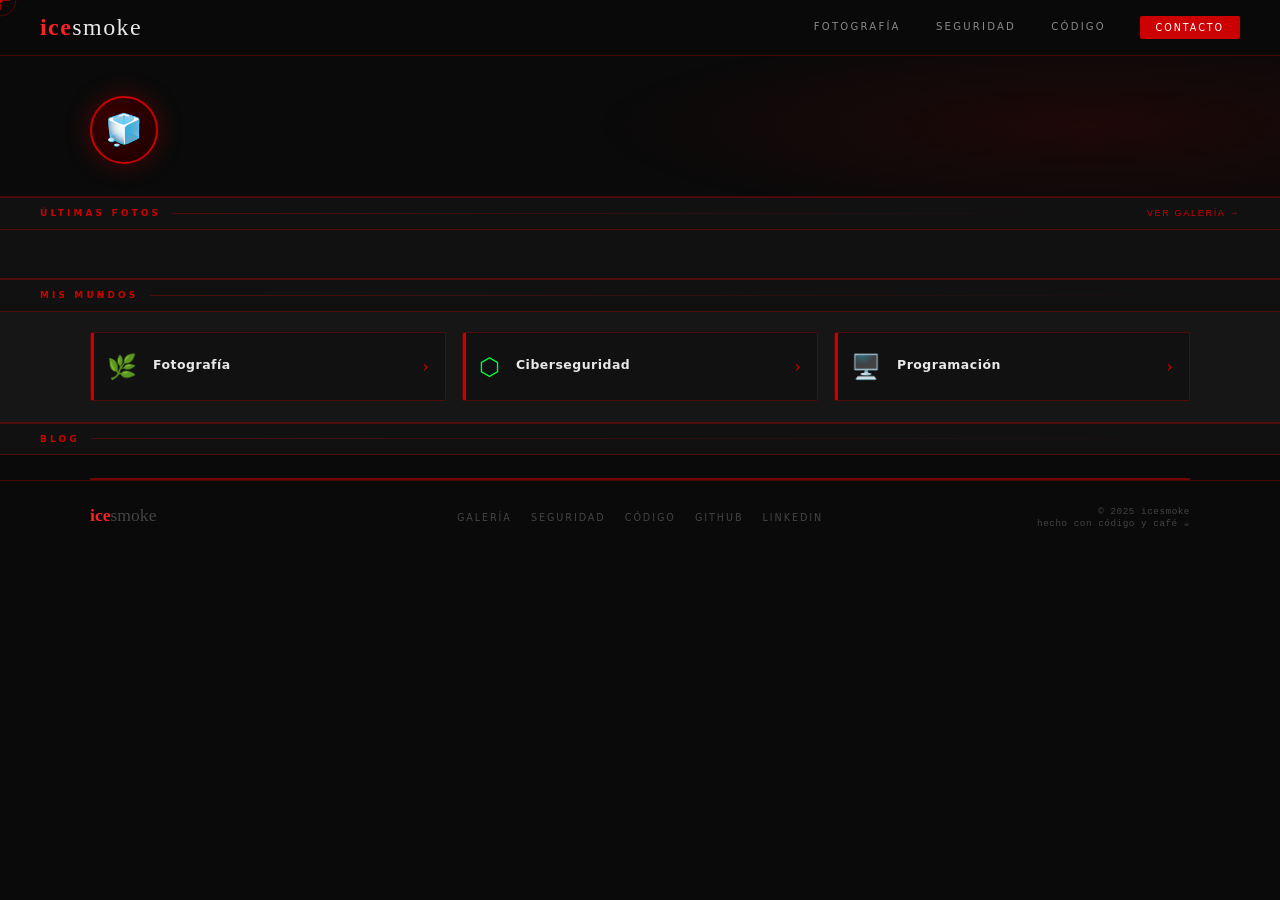
==== commit 2afb4152: "cdn of font" ====
--- a/index.html
+++ b/index.html
@@ -5,6 +5,7 @@
 <meta name="viewport" content="width=device-width, initial-scale=1.0">
 <title>icesmoke — Portfolio</title>
 <link rel="stylesheet" href="styles.css">
+<link rel="stylesheet" href="https://fonts.cdnfonts.com/css/opendyslexic">
 </head>
 <body>
 
--- a/styles.css
+++ b/styles.css
@@ -1,334 +1,363 @@
+/* ============================================================
+   OPTIMIZED STYLESHEET — merged & deduplicated
+   Sections: Base · Landing · Photo · Cyber · Win95
+   ============================================================ */
+
+/* ── RESET ── */
 *{margin:0;padding:0;box-sizing:border-box}
+
+/* ── VARIABLES ── */
 :root{
-  --ink:#0a0a0a;--paper:#f5f0e8;--warm:#d4a853;--rust:#8b3a1a;
-  --moss:#3d5a2a;--bark:#6b4a2a;--fog:#b8c4c0;--sky:#7aadcc;
-  --green:#00ff41;
-}
-body{font-family:'Georgia',serif;overflow:hidden;background:#0a0a0a;color:#fff;height:100vh;user-select:none}
+  /* Brand */
+  --red:#cc0000;--red-b:#ff2020;--red-dk:#8b0000;
+  --red-dim:rgba(204,0,0,.14);--red-br:rgba(204,0,0,.32);
+  /* Neutrals */
+  --blk:#0a0a0a;--blk2:#111;--blk3:#161616;
+  --gr:#1e1e1e;--gr2:#2a2a2a;
+  /* Text */
+  --txt:#e8e8e8;--txt-d:#888;--txt-m:#444;
+  /* Accent */
+  --warm:#d4a853;--green:#00ff41;
+}
+
+/* ── BASE ── */
+html{scroll-behavior:smooth}
+body{
+  font-family:'Segoe UI',system-ui,sans-serif;
+  background:var(--blk);color:var(--txt);
+  overflow:hidden;height:100vh;cursor:none;user-select:none;
+}
 canvas{position:absolute;top:0;left:0;pointer-events:none}
-
-/* ===== LANDING ===== */
-#landing{
-  position:absolute;inset:0;z-index:10;
-  display:grid;grid-template-rows:auto 1fr auto 1fr auto;
-  overflow-y:auto;overflow-x:hidden;
-  transition:opacity 0.9s,transform 0.9s;
-  background:transparent;
-}
-#landing.hidden{opacity:0;transform:scale(1.06);pointer-events:none}
-
-/* Header name */
-.land-header{
-  padding:3rem 3rem 1rem;
-  display:flex;align-items:center;justify-content:space-between;
-  flex-wrap:wrap;gap:1rem;
-  position:relative;z-index:2;
-}
-.site-name{
-  font-size:clamp(2rem,5vw,3.5rem);font-weight:400;
-  letter-spacing:0.08em;color:#fff;
-  font-family:'Georgia',serif;
-  text-shadow:0 2px 40px rgba(0,0,0,0.8);
-}
-.site-tagline{
-  font-size:0.7rem;letter-spacing:0.35em;color:rgba(255,255,255,0.35);
-  text-transform:uppercase;margin-top:0.2rem;
-}
-.nav-links{display:flex;gap:1.5rem;align-items:center}
-.nav-link{
-  font-size:0.65rem;letter-spacing:0.25em;text-transform:uppercase;
-  color:rgba(255,255,255,0.45);cursor:pointer;
-  transition:color 0.3s;border:none;background:none;font-family:Georgia,serif;
-}
-.nav-link:hover{color:#fff}
-
-/* ABOUT STRIP */
-.about-strip{
-  padding:0 3rem;display:flex;align-items:center;gap:2.5rem;
-  position:relative;z-index:2;margin:0.5rem 0;
-}
-.about-avatar{
-  width:80px;height:80px;border-radius:50%;flex-shrink:0;
-  background:linear-gradient(135deg,#3d5a2a,#6b4a2a);
-  display:flex;align-items:center;justify-content:center;
-  font-size:2rem;border:2px solid rgba(255,255,255,0.12);
-}
-.about-bio{flex:1}
-.about-bio h3{
-  font-size:1rem;font-weight:400;color:#fff;letter-spacing:0.05em;margin-bottom:0.4rem;
-}
-.about-bio p{
-  font-size:0.8rem;line-height:1.7;color:rgba(255,255,255,0.55);
-  font-family:system-ui,sans-serif;max-width:500px;
-}
-.skills-row{display:flex;flex-wrap:wrap;gap:0.4rem;margin-top:0.6rem}
+::-webkit-scrollbar{width:3px}
+::-webkit-scrollbar-track{background:var(--blk)}
+::-webkit-scrollbar-thumb{background:var(--red)}
+
+/* ── CUSTOM CURSOR ── */
+#cursor{position:fixed;width:20px;height:20px;pointer-events:none;z-index:99999;transform:translate(-50%,-50%)}
+#cursor-ring{position:fixed;width:36px;height:36px;pointer-events:none;z-index:99998;transform:translate(-50%,-50%);transition:width .2s,height .2s,opacity .3s}
+
+/* ── TRANSITION OVERLAY ── */
+#trans-overlay{
+  position:fixed;inset:0;z-index:9000;pointer-events:none;
+  display:flex;align-items:center;justify-content:center;opacity:0;
+}
+#trans-canvas{position:absolute;inset:0;width:100%;height:100%}
+#trans-label{
+  position:relative;z-index:1;
+  font-size:clamp(1.2rem,4vw,2.5rem);font-weight:700;
+  letter-spacing:.2em;text-transform:uppercase;
+  color:rgba(255,255,255,0);font-family:'Georgia',serif;
+  text-shadow:0 0 40px rgba(204,0,0,0);
+}
+
+/* ============================================================
+   LANDING
+   ============================================================ */
+#landing{position:absolute;inset:0;z-index:10;overflow-y:auto;overflow-x:hidden;transition:opacity .5s}
+#landing.hidden{opacity:0;pointer-events:none}
+
+/* Topbar */
+.topbar{
+  position:sticky;top:0;z-index:50;
+  background:rgba(10,10,10,.94);border-bottom:1px solid var(--red-br);
+  backdrop-filter:blur(16px);padding:0 2.5rem;
+  display:flex;align-items:center;justify-content:space-between;height:56px;
+}
+.logo-text{font-size:1.5rem;font-weight:700;letter-spacing:.06em;color:var(--red-b);font-family:'Georgia',serif;cursor:pointer}
+.logo-text span{color:var(--txt);font-weight:300}
+.topnav{display:flex;gap:0;align-items:center}
+.topnav-link{
+  padding:0 1.1rem;height:56px;display:flex;align-items:center;
+  font-size:.63rem;letter-spacing:.22em;text-transform:uppercase;
+  color:var(--txt-d);cursor:pointer;border:none;background:none;
+  font-family:'Segoe UI',system-ui,sans-serif;transition:color .25s;
+  border-bottom:2px solid transparent;
+}
+.topnav-link:hover{color:var(--txt);border-bottom-color:var(--red)}
+.topnav-cta{
+  margin-left:1rem;padding:.4rem 1rem;background:var(--red);color:#fff;
+  font-size:.6rem;letter-spacing:.2em;text-transform:uppercase;
+  border:none;cursor:pointer;border-radius:2px;
+  transition:background .25s,box-shadow .25s;font-family:'Segoe UI',system-ui,sans-serif;
+}
+.topnav-cta:hover{background:var(--red-b);box-shadow:0 0 20px rgba(255,32,32,.4)}
+
+/* Hero */
+.hero-band{
+  padding:2.5rem 2.5rem 2rem;border-bottom:1px solid var(--red-br);
+  position:relative;overflow:hidden;
+}
+.hero-band::before{
+  content:'';position:absolute;inset:0;
+  background:radial-gradient(ellipse 55% 100% at 85% 50%,rgba(139,0,0,.16),transparent 70%);
+  pointer-events:none;
+}
+.hero-grid{display:grid;grid-template-columns:auto 1fr auto;gap:2rem;align-items:center;max-width:1100px;margin:0 auto}
+.hero-avatar{
+  width:68px;height:68px;border-radius:50%;
+  background:radial-gradient(circle at 35% 35%,#3a0000,#1a0000);
+  border:2px solid var(--red);display:flex;align-items:center;justify-content:center;
+  font-size:1.9rem;box-shadow:0 0 24px rgba(204,0,0,.35);
+}
+.hero-info h1{font-size:clamp(1.5rem,3.5vw,2.5rem);font-weight:300;color:var(--txt);letter-spacing:.04em;line-height:1.1}
+.hero-info h1 strong{color:var(--red-b);font-weight:700;text-shadow:0 0 30px rgba(255,32,32,.3)}
+.hero-info p{font-size:.8rem;color:var(--txt-d);margin-top:.5rem;line-height:1.75;max-width:500px}
+.skill-row{display:flex;flex-wrap:wrap;gap:.4rem;margin-top:.75rem}
 .skill-tag{
-  font-size:0.58rem;letter-spacing:0.12em;text-transform:uppercase;
-  padding:0.2rem 0.55rem;border:1px solid rgba(255,255,255,0.18);
-  color:rgba(255,255,255,0.5);border-radius:2px;font-family:system-ui,sans-serif;
-}
-
-/* PORTALS */
-.portals-row{
-  padding:0 3rem;display:flex;gap:1rem;flex-wrap:wrap;
-  align-items:stretch;position:relative;z-index:2;
-}
+  font-size:.57rem;letter-spacing:.12em;text-transform:uppercase;
+  padding:.22rem .6rem;border:1px solid var(--red-br);
+  color:var(--red-b);background:var(--red-dim);border-radius:1px;
+}
+.hero-stats{display:flex;flex-direction:column;gap:.7rem;align-items:flex-end}
+.stat-num{font-size:1.8rem;font-weight:700;color:var(--red-b);line-height:1}
+.stat-label{font-size:.56rem;letter-spacing:.15em;text-transform:uppercase;color:var(--txt-m);margin-top:.12rem}
+
+/* Section bands */
+.section-band{
+  padding:.65rem 2.5rem;background:var(--blk2);
+  border-top:1px solid var(--red-br);border-bottom:1px solid var(--red-br);
+  display:flex;align-items:center;gap:.7rem;
+}
+.section-band-label{font-size:.56rem;letter-spacing:.35em;text-transform:uppercase;color:var(--red);font-weight:600}
+.section-band-line{flex:1;height:1px;background:linear-gradient(90deg,var(--red-br),transparent)}
+
+/* Photo strip (landing) */
+.photo-banner{padding:1.4rem 2.5rem;background:var(--blk2);border-bottom:1px solid var(--red-br)}
+.photo-strip{
+  display:flex;gap:.75rem;overflow-x:auto;scrollbar-width:none;
+  padding-bottom:.2rem;max-width:1100px;margin:0 auto;
+}
+.photo-strip::-webkit-scrollbar{display:none}
+.photo-item{
+  flex-shrink:0;width:210px;height:145px;border-radius:2px;overflow:hidden;
+  cursor:pointer;position:relative;border:1px solid var(--gr2);transition:all .35s;
+}
+.photo-item:hover{transform:scale(1.04) translateY(-4px);border-color:var(--red);box-shadow:0 8px 30px rgba(204,0,0,.3)}
+.photo-item-inner{width:100%;height:100%;display:flex;align-items:center;justify-content:center;font-size:2.8rem;transition:transform .4s}
+.photo-item:hover .photo-item-inner{transform:scale(1.1)}
+.photo-overlay{
+  position:absolute;inset:0;
+  background:linear-gradient(to top,rgba(0,0,0,.88) 0%,rgba(0,0,0,.05) 55%,transparent 100%);
+  display:flex;flex-direction:column;justify-content:flex-end;padding:.65rem;
+}
+.photo-overlay h4{font-size:.7rem;color:#fff;margin-bottom:.12rem}
+.photo-overlay span{font-size:.56rem;color:rgba(255,255,255,.42);letter-spacing:.1em;text-transform:uppercase}
+.red-bar{width:22px;height:2px;background:var(--red);margin-bottom:.35rem}
+.photo-more{
+  flex-shrink:0;width:120px;height:145px;border:1px dashed var(--red-br);
+  border-radius:2px;display:flex;flex-direction:column;align-items:center;
+  justify-content:center;gap:.5rem;cursor:pointer;transition:all .3s;background:var(--red-dim);
+}
+.photo-more:hover{background:rgba(204,0,0,.22);border-color:var(--red)}
+.photo-more span:first-child{font-size:1.4rem;color:var(--red)}
+.photo-more span:last-child{font-size:.58rem;letter-spacing:.13em;text-transform:uppercase;color:var(--red);text-align:center}
+
+/* Portals (landing) */
+.portals-band{padding:1.3rem 2.5rem;background:var(--blk3);border-bottom:1px solid var(--red-br)}
+.portals-inner{display:grid;grid-template-columns:repeat(3,1fr);gap:1rem;max-width:1100px;margin:0 auto}
 .portal{
-  flex:1;min-width:160px;min-height:130px;
-  border:1px solid rgba(255,255,255,0.1);border-radius:3px;
-  display:flex;flex-direction:column;align-items:center;justify-content:center;
-  cursor:pointer;position:relative;overflow:hidden;
-  transition:all 0.4s;background:rgba(0,0,0,0.5);backdrop-filter:blur(12px);
-  padding:1.5rem 1rem;
-}
-.portal:hover{transform:translateY(-6px);border-color:rgba(255,255,255,0.4);box-shadow:0 18px 50px rgba(0,0,0,0.6)}
-.portal-icon{font-size:1.8rem;margin-bottom:0.6rem;transition:all 0.4s}
-.portal-name{font-size:0.62rem;letter-spacing:0.3em;text-transform:uppercase;color:rgba(255,255,255,0.45);transition:all 0.4s}
-.portal-preview{position:absolute;inset:0;opacity:0;transition:opacity 0.35s;display:flex;align-items:center;justify-content:center;font-size:0.68rem;text-align:center;padding:1rem;letter-spacing:0.04em;line-height:1.8;font-family:system-ui,sans-serif}
-.portal:hover .portal-preview{opacity:1}
-.portal:hover .portal-icon,.portal:hover .portal-name{opacity:0}
-.portal-photo{background:linear-gradient(160deg,#1a2e12,#2d4a1e,#3d5a2a)}
-.portal-photo .portal-preview{color:#a8d5a2;background:rgba(0,15,0,0.88)}
-.portal-cyber{background:linear-gradient(160deg,#000,#001800,#002500)}
-.portal-cyber .portal-preview{color:#00ff41;background:rgba(0,6,0,0.94);font-family:monospace}
-.portal-code{background:linear-gradient(160deg,#004a4a,#006868,#008080)}
-.portal-code .portal-preview{color:#fff;background:rgba(0,60,60,0.9)}
-
-/* BOTTOM CONTENT: blog + photos */
-.bottom-row{
-  padding:0 3rem 2rem;
-  display:grid;grid-template-columns:1fr 1.4fr;
-  gap:2rem;position:relative;z-index:2;
-  align-items:start;
-}
-
-/* BLOG */
-.section-label{
-  font-size:0.58rem;letter-spacing:0.35em;text-transform:uppercase;
-  color:rgba(255,255,255,0.28);margin-bottom:0.8rem;
-  font-family:system-ui,sans-serif;
-}
-.blog-list{display:flex;flex-direction:column;gap:0.5rem}
-.blog-item{
-  display:flex;align-items:baseline;gap:0.7rem;padding:0.5rem 0;
-  border-bottom:1px solid rgba(255,255,255,0.06);cursor:pointer;
-  transition:all 0.25s;
-}
-.blog-item:hover{padding-left:0.4rem}
-.blog-item:hover .blog-title{color:#fff}
-.blog-cat{
-  font-size:0.55rem;letter-spacing:0.15em;text-transform:uppercase;
-  color:var(--warm);font-family:system-ui,sans-serif;
-  white-space:nowrap;flex-shrink:0;min-width:70px;
-}
-.blog-title{
-  font-size:0.78rem;color:rgba(255,255,255,0.6);
-  font-family:system-ui,sans-serif;line-height:1.4;
-  transition:color 0.25s;
-}
-.blog-date{
-  font-size:0.55rem;color:rgba(255,255,255,0.22);
-  font-family:system-ui,sans-serif;white-space:nowrap;margin-left:auto;flex-shrink:0;
-}
-
-/* POLAROIDS */
-.polaroids-area{position:relative;height:220px}
-.polaroid{
-  position:absolute;background:#fff;
-  padding:7px 7px 22px;box-shadow:0 4px 18px rgba(0,0,0,0.6);
-  cursor:pointer;transition:transform 0.35s,box-shadow 0.35s;
-  border-radius:1px;
-}
-.polaroid:hover{transform:rotate(0deg) scale(1.08) !important;box-shadow:0 12px 35px rgba(0,0,0,0.8);z-index:10}
-.polaroid-img{width:100%;aspect-ratio:1;display:flex;align-items:center;justify-content:center;font-size:2.2rem;border-radius:1px}
-.polaroid-label{font-size:9px;text-align:center;color:#333;font-family:'Georgia',serif;margin-top:4px;letter-spacing:0.05em}
-
-/* ===== SECTION BASE ===== */
-.section{position:absolute;inset:0;z-index:5;opacity:0;pointer-events:none;transition:opacity 0.7s}
+  border:1px solid var(--red-br);background:var(--blk2);
+  padding:1.2rem 1rem;cursor:pointer;position:relative;overflow:hidden;
+  transition:all .35s;border-radius:2px;display:flex;align-items:center;gap:1rem;
+}
+.portal::before{content:'';position:absolute;left:0;top:0;bottom:0;width:3px;background:var(--red);transition:width .3s}
+.portal:hover{background:var(--gr);border-color:var(--red);transform:translateY(-3px);box-shadow:0 8px 30px rgba(204,0,0,.2)}
+.portal:hover::before{width:5px;background:var(--red-b)}
+.portal-ico{font-size:1.5rem;flex-shrink:0}
+.portal-txt h3{font-size:.78rem;font-weight:600;color:var(--txt);letter-spacing:.04em;margin-bottom:.2rem}
+.portal-txt p{font-size:.66rem;color:var(--txt-d);line-height:1.6}
+.portal-arrow{margin-left:auto;color:var(--red);font-size:1rem;flex-shrink:0;transition:transform .3s}
+.portal:hover .portal-arrow{transform:translateX(4px)}
+
+/* Blog (landing) */
+.blog-band{padding:1.4rem 2.5rem 0;background:var(--blk)}
+.blog-inner{max-width:1100px;margin:0 auto}
+.blog-grid{display:grid;grid-template-columns:repeat(auto-fit,minmax(290px,1fr));gap:1px;background:var(--red-br);border:1px solid var(--red-br);border-radius:2px;overflow:hidden}
+.blog-item{background:var(--blk2);padding:1rem 1.2rem;cursor:pointer;transition:background .25s;display:flex;flex-direction:column;gap:.35rem}
+.blog-item:hover{background:var(--gr)}
+.blog-cat{font-size:.54rem;letter-spacing:.22em;text-transform:uppercase;color:var(--red-b);font-weight:600}
+.blog-title{font-size:.8rem;color:var(--txt);line-height:1.5;transition:color .25s}
+.blog-item:hover .blog-title{color:var(--red-b)}
+.blog-meta{font-size:.57rem;color:var(--txt-m);letter-spacing:.06em;margin-top:.15rem}
+
+/* Blog modal */
+#blog-modal{position:fixed;inset:0;z-index:8000;display:none;align-items:center;justify-content:center;background:rgba(0,0,0,.88);backdrop-filter:blur(8px)}
+#blog-modal.open{display:flex}
+.modal-box{background:var(--blk2);border:1px solid var(--red-br);border-radius:3px;max-width:680px;width:90%;max-height:80vh;overflow-y:auto;position:relative}
+.modal-header{padding:1.2rem 1.5rem;border-bottom:1px solid var(--red-br);display:flex;align-items:flex-start;justify-content:space-between;gap:1rem;position:sticky;top:0;background:var(--blk2);z-index:1}
+.modal-cat{font-size:.54rem;letter-spacing:.22em;text-transform:uppercase;color:var(--red-b);font-weight:600;margin-bottom:.4rem}
+.modal-title{font-size:1.1rem;color:var(--txt);line-height:1.4;font-family:'Georgia',serif}
+.modal-close{background:none;border:1px solid var(--red-br);color:var(--txt-d);width:28px;height:28px;cursor:pointer;border-radius:2px;font-size:1rem;flex-shrink:0;display:flex;align-items:center;justify-content:center;transition:all .2s}
+.modal-close:hover{background:var(--red);color:#fff;border-color:var(--red)}
+.modal-body{padding:1.5rem}
+.modal-body p{font-size:.85rem;color:var(--txt-d);line-height:1.85;margin-bottom:1rem}
+.modal-body h3{font-size:.9rem;color:var(--txt);margin:1.2rem 0 .5rem;letter-spacing:.04em}
+.modal-body code{
+  font-family:'Courier New',monospace;font-size:.78rem;background:var(--blk3);
+  border:1px solid var(--gr2);padding:.8rem 1rem;display:block;border-radius:2px;
+  color:var(--green);margin:.8rem 0;line-height:1.7;border-left:3px solid var(--red);
+}
+.modal-meta{font-size:.6rem;color:var(--txt-m);letter-spacing:.1em;margin-bottom:1.2rem}
+
+/* Footer */
+.site-footer{padding:1.5rem 2.5rem;background:var(--blk);border-top:1px solid var(--red-br)}
+.footer-inner{max-width:1100px;margin:0 auto;display:grid;grid-template-columns:1fr auto 1fr;align-items:center;gap:1rem}
+.footer-logo{font-size:1.1rem;font-weight:700;color:var(--red-b);font-family:'Georgia',serif}
+.footer-logo span{color:var(--txt-m);font-weight:300}
+.footer-links{display:flex;gap:1.2rem;justify-content:center}
+.footer-link{font-size:.6rem;letter-spacing:.2em;text-transform:uppercase;color:var(--txt-m);cursor:pointer;transition:color .25s;text-decoration:none;border:none;background:none;font-family:'Segoe UI',system-ui,sans-serif}
+.footer-link:hover{color:var(--red-b)}
+.footer-copy{font-size:.58rem;color:var(--txt-m);text-align:right;font-family:'Courier New',monospace;letter-spacing:.06em}
+
+/* ============================================================
+   SHARED SECTION MECHANICS
+   ============================================================ */
+.section{position:absolute;inset:0;z-index:5;opacity:0;pointer-events:none;transition:opacity .5s}
 .section.active{opacity:1;pointer-events:all}
 .back-btn{
-  position:absolute;top:1.2rem;left:1.2rem;z-index:200;
-  padding:0.45rem 1.1rem;border:1px solid rgba(255,255,255,0.22);
-  background:rgba(0,0,0,0.6);color:#fff;cursor:pointer;
-  font-size:0.6rem;letter-spacing:0.2em;text-transform:uppercase;
-  border-radius:2px;transition:all 0.3s;backdrop-filter:blur(6px);
-  font-family:system-ui,sans-serif;
-}
-.back-btn:hover{background:rgba(255,255,255,0.12);border-color:rgba(255,255,255,0.55)}
-
-/* ===== PHOTO SECTION (RURAL REBUILD) ===== */
+  position:fixed;top:1rem;left:1rem;z-index:200;
+  padding:.4rem 1rem;border:1px solid var(--red-br);
+  background:rgba(10,10,10,.88);color:var(--red-b);cursor:pointer;
+  font-size:.6rem;letter-spacing:.2em;text-transform:uppercase;
+  border-radius:2px;transition:all .3s;backdrop-filter:blur(6px);
+  font-family:'Segoe UI',system-ui,sans-serif;
+}
+.back-btn:hover{background:var(--red);color:#fff;border-color:var(--red)}
+
+/* ============================================================
+   PHOTO SECTION
+   ============================================================ */
 #photo-section{
   overflow-y:auto;overflow-x:hidden;
-  background:linear-gradient(180deg,#4a6741 0%,#3d5535 30%,#2d4228 60%,#1e2e1a 100%);
-}
-
-/* Wooden sign header */
-.rural-header{
-  position:relative;z-index:5;
-  text-align:center;padding:4rem 2rem 2rem;
-}
+  background:linear-gradient(180deg,#0e1a08 0%,#1e3010 30%,#1a2810 60%,#0a150a 100%);
+}
+.rural-header{position:relative;z-index:5;text-align:center;padding:4rem 2rem 2rem}
 .wooden-sign{
   display:inline-block;
-  background:linear-gradient(135deg,#5d3a1a 0%,#7a4f28 30%,#6b4522 60%,#4a2e10 100%);
-  border:3px solid #3a2010;
-  border-radius:3px;
-  padding:1.2rem 2.5rem;
-  box-shadow:4px 4px 0 #2a1808,8px 8px 0 rgba(0,0,0,0.3),inset 0 1px 0 rgba(255,255,255,0.1);
-  position:relative;
-}
-.wooden-sign::before,.wooden-sign::after{
-  content:'';position:absolute;top:50%;width:18px;height:4px;
-  background:#3a2010;border-radius:2px;
-}
-.wooden-sign::before{left:-22px;transform:translateY(-50%)}
-.wooden-sign::after{right:-22px;transform:translateY(-50%)}
-.wooden-sign h1{
-  font-size:clamp(1.4rem,4vw,2.2rem);color:#f0d9a0;
-  font-family:'Georgia',serif;letter-spacing:0.12em;
-  text-shadow:1px 2px 0 rgba(0,0,0,0.5);font-weight:400;
-}
-.wooden-sign p{
-  font-size:0.7rem;color:rgba(240,217,160,0.6);
-  letter-spacing:0.3em;text-transform:uppercase;margin-top:0.4rem;
-  font-family:system-ui,sans-serif;
-}
-
-/* Dirt path */
-.dirt-path{
-  position:relative;z-index:4;margin:0 auto;
-  padding:0 1rem;max-width:720px;
-}
-
-/* Stone milestone */
-.milestone{
-  display:flex;align-items:center;gap:1rem;
-  margin:2.5rem 0;
-}
+  background:linear-gradient(135deg,#4a2e10,#6b4522,#5a3818);
+  border:3px solid #3a2010;border-radius:2px;padding:1rem 2rem;
+  box-shadow:4px 4px 0 #2a1808;position:relative;
+}
+.wooden-sign h1{font-size:clamp(1.3rem,3.5vw,2rem);color:#f0d9a0;font-family:'Georgia',serif;letter-spacing:.1em;font-weight:400}
+.wooden-sign p{font-size:.63rem;color:rgba(240,217,160,.5);letter-spacing:.28em;text-transform:uppercase;margin-top:.3rem}
+.dirt-path{position:relative;z-index:5;padding:0 2rem 4rem;max-width:800px;margin:0 auto}
+.milestone{display:flex;align-items:center;gap:1rem;margin:2.2rem 0}
 .milestone-stone{
-  width:52px;height:52px;flex-shrink:0;
-  background:radial-gradient(ellipse at 35% 30%,#888,#555 60%,#333);
-  border-radius:50% 45% 55% 48%;
-  display:flex;align-items:center;justify-content:center;
-  font-size:1.4rem;box-shadow:2px 3px 8px rgba(0,0,0,0.5);
-}
-.milestone-text{font-size:0.75rem;color:rgba(255,255,255,0.5);font-family:system-ui,sans-serif;line-height:1.6}
-.milestone-text strong{color:rgba(255,255,255,0.8);display:block;font-size:0.85rem;margin-bottom:0.1rem}
-
-/* Fence divider */
-.fence{
-  display:flex;align-items:flex-end;gap:4px;
-  margin:2rem 0;height:40px;opacity:0.4;
-}
-.fence-post{background:#5d3a1a;width:6px;border-radius:1px 1px 0 0}
-.fence-wire{flex:1;height:1px;background:rgba(200,180,120,0.5);align-self:center;margin:0 -2px}
-
-/* Photo cards - rural style */
-.rural-gallery{display:grid;grid-template-columns:repeat(auto-fit,minmax(280px,1fr));gap:1.5rem;margin:2rem 0}
-
-.rural-card{
-  position:relative;border-radius:4px;overflow:hidden;
-  cursor:pointer;transition:transform 0.35s,box-shadow 0.35s;
-  box-shadow:0 4px 20px rgba(0,0,0,0.5);
-}
-.rural-card:hover{transform:translateY(-6px);box-shadow:0 14px 40px rgba(0,0,0,0.7)}
-.rural-card-img{
-  aspect-ratio:4/3;display:flex;align-items:center;justify-content:center;
-  font-size:3rem;position:relative;
-}
-.rural-card-img::after{
-  content:'';position:absolute;inset:0;
-  background:linear-gradient(to top,rgba(0,0,0,0.7) 0%,transparent 50%);
-}
-.rural-card-info{
-  position:absolute;bottom:0;left:0;right:0;padding:1rem;z-index:1;
-}
-.rural-card-info h3{font-size:0.9rem;color:#fff;letter-spacing:0.05em;margin-bottom:0.2rem}
-.rural-card-info p{font-size:0.7rem;color:rgba(255,255,255,0.55);font-family:system-ui,sans-serif;letter-spacing:0.08em}
-
-/* Wooden notice board */
+  width:48px;height:48px;flex-shrink:0;
+  background:radial-gradient(ellipse at 35% 30%,#888,#444);
+  border-radius:50% 45% 55% 48%;display:flex;align-items:center;justify-content:center;
+  font-size:1.2rem;box-shadow:2px 3px 8px rgba(0,0,0,.6);
+}
+.milestone-text{font-size:.73rem;color:rgba(255,255,255,.42);line-height:1.6}
+.milestone-text strong{color:rgba(255,255,255,.72);display:block;font-size:.82rem;margin-bottom:.1rem}
+.fence{display:flex;align-items:flex-end;gap:4px;margin:1.8rem 0;height:36px;opacity:.32}
+.fence-post{background:#5d3a1a;width:5px;border-radius:1px 1px 0 0}
+.fence-wire{flex:1;height:1px;background:rgba(180,150,80,.5);align-self:center;margin:0 -2px}
+.rural-gallery{display:grid;grid-template-columns:repeat(auto-fit,minmax(220px,1fr));gap:1.1rem;margin:1.4rem 0}
+.rural-card{position:relative;border-radius:3px;overflow:hidden;cursor:pointer;transition:transform .35s,box-shadow .35s;box-shadow:0 4px 20px rgba(0,0,0,.6)}
+.rural-card:hover{transform:translateY(-6px);box-shadow:0 14px 40px rgba(0,0,0,.8)}
+.rural-card-img{aspect-ratio:4/3;display:flex;align-items:center;justify-content:center;font-size:3rem;position:relative}
+.rural-card-img::after{content:'';position:absolute;inset:0;background:linear-gradient(to top,rgba(0,0,0,.78) 0%,transparent 55%)}
+.rural-card-info{position:absolute;bottom:0;left:0;right:0;padding:.85rem;z-index:1}
+.rural-card-info h3{font-size:.82rem;color:#fff;margin-bottom:.12rem}
+.rural-card-info p{font-size:.63rem;color:rgba(255,255,255,.48);letter-spacing:.07em}
 .notice-board{
-  background:linear-gradient(135deg,#4a3010 0%,#6b4a22 50%,#5a3a18 100%);
-  border:2px solid #3a2010;border-radius:4px;
-  padding:1.5rem;margin:2rem 0;
-  box-shadow:inset 0 0 30px rgba(0,0,0,0.3),3px 3px 0 #2a1808;
-  position:relative;
-}
-.notice-board::before{
-  content:'📌';position:absolute;top:-10px;left:50%;transform:translateX(-50%);font-size:1.2rem;
-}
-.notice-board h3{color:#f0d9a0;font-size:0.8rem;letter-spacing:0.2em;text-transform:uppercase;margin-bottom:1rem;text-align:center;font-family:system-ui,sans-serif}
-.notice-items{display:flex;flex-wrap:wrap;gap:0.6rem;justify-content:center}
-.notice-tag{
-  background:rgba(240,217,160,0.12);border:1px solid rgba(240,217,160,0.25);
-  color:#f0d9a0;font-size:0.65rem;letter-spacing:0.1em;
-  padding:0.3rem 0.7rem;border-radius:2px;font-family:system-ui,sans-serif;
-}
-
-/* Campfire quote */
-.campfire-quote{
-  text-align:center;margin:3rem auto 2rem;max-width:400px;
-}
-.campfire-quote .fire{font-size:2rem;display:block;margin-bottom:0.8rem}
-.campfire-quote blockquote{
-  font-size:0.9rem;font-style:italic;color:rgba(255,255,255,0.5);
-  line-height:1.8;border-left:2px solid var(--warm);padding-left:1rem;text-align:left;
-}
-
-/* ===== CYBER ===== */
+  background:linear-gradient(135deg,#3a2010,#5a3818);border:2px solid #3a2010;
+  border-radius:3px;padding:1.2rem;margin:1.8rem 0;
+  box-shadow:inset 0 0 28px rgba(0,0,0,.3),3px 3px 0 #2a1808;position:relative;
+}
+.notice-board::before{content:'📌';position:absolute;top:-10px;left:50%;transform:translateX(-50%);font-size:1rem}
+.notice-board h3{color:#f0d9a0;font-size:.72rem;letter-spacing:.2em;text-transform:uppercase;margin-bottom:.7rem;text-align:center}
+.notice-items{display:flex;flex-wrap:wrap;gap:.45rem;justify-content:center}
+.notice-tag{background:rgba(240,217,160,.1);border:1px solid rgba(240,217,160,.2);color:#f0d9a0;font-size:.6rem;padding:.22rem .6rem;border-radius:2px}
+.campfire-quote{text-align:center;margin:2.5rem auto 1rem;max-width:380px}
+.campfire-quote .fire{font-size:1.7rem;display:block;margin-bottom:.55rem}
+.campfire-quote blockquote{font-size:.83rem;font-style:italic;color:rgba(255,255,255,.38);line-height:1.9;border-left:2px solid #8b6331;padding-left:.85rem;text-align:left}
+
+/* ============================================================
+   CYBER SECTION
+   ============================================================ */
 #cyber-section{background:#000;overflow-y:auto}
 .cyber-overlay{min-height:100vh;padding:5rem 2rem 3rem;position:relative}
-.terminal-box{max-width:700px;margin:2rem auto;background:rgba(0,8,0,0.94);border:1px solid #00ff41;font-family:'Courier New',monospace;color:#00ff41;padding:1.5rem;border-radius:3px;box-shadow:0 0 30px rgba(0,255,65,0.06)}
-.terminal-header{display:flex;align-items:center;gap:0.5rem;margin-bottom:1rem;padding-bottom:0.8rem;border-bottom:1px solid rgba(0,255,65,0.2)}
-.t-dot{width:12px;height:12px;border-radius:50%;display:inline-block;flex-shrink:0}
-.terminal-title{margin-left:auto;font-size:0.62rem;color:rgba(0,255,65,0.4);letter-spacing:0.1em}
-.typed-text{font-size:0.8rem;line-height:2}
-.cursor-blink{display:inline-block;width:8px;height:14px;background:#00ff41;animation:blink 1s step-end infinite;vertical-align:middle}
+.scan-line{position:absolute;top:0;left:0;right:0;height:2px;background:rgba(0,255,65,.28);animation:scan 3.5s linear infinite;pointer-events:none;z-index:3}
+@keyframes scan{0%{top:-2px}100%{top:100%}}
+.terminal-box{max-width:700px;margin:2rem auto;background:rgba(0,7,0,.95);border:1px solid #00ff41;font-family:'Courier New',monospace;color:#00ff41;padding:1.4rem;border-radius:2px;box-shadow:0 0 28px rgba(0,255,65,.05)}
+.terminal-header{display:flex;align-items:center;gap:.5rem;margin-bottom:1rem;padding-bottom:.65rem;border-bottom:1px solid rgba(0,255,65,.18)}
+.t-dot{width:11px;height:11px;border-radius:50%;display:inline-block;flex-shrink:0}
+.terminal-title{margin-left:auto;font-size:.6rem;color:rgba(0,255,65,.38);letter-spacing:.1em}
+.typed-text{font-size:.78rem;line-height:2}
+.cursor-blink{display:inline-block;width:8px;height:13px;background:#00ff41;animation:blink 1s step-end infinite;vertical-align:middle}
 @keyframes blink{50%{opacity:0}}
-.cyber-grid{display:grid;grid-template-columns:repeat(auto-fit,minmax(200px,1fr));gap:1rem;max-width:700px;margin:0 auto}
-.cyber-card{background:rgba(0,12,0,0.94);border:1px solid rgba(0,255,65,0.22);padding:1.2rem;cursor:pointer;transition:all 0.3s;border-radius:2px}
+.cyber-grid{display:grid;grid-template-columns:repeat(auto-fit,minmax(200px,1fr));gap:.9rem;max-width:700px;margin:0 auto}
+.cyber-card{background:rgba(0,10,0,.95);border:1px solid rgba(0,255,65,.18);padding:1.05rem;cursor:pointer;transition:all .3s;border-radius:2px}
 .cyber-card:hover{border-color:#00ff41;transform:translateX(5px)}
-.cyber-card h4{color:#00ff41;font-family:monospace;font-size:0.76rem;letter-spacing:0.15em;margin-bottom:0.6rem}
-.cyber-card p{color:rgba(0,255,65,0.5);font-size:0.72rem;font-family:monospace;line-height:1.75}
-.status-dot{width:6px;height:6px;border-radius:50%;background:#00ff41;display:inline-block;margin-right:0.5rem;animation:pulse 2s ease-in-out infinite}
-@keyframes pulse{0%,100%{opacity:1}50%{opacity:0.2}}
-.scan-line{position:absolute;top:0;left:0;right:0;height:2px;background:rgba(0,255,65,0.3);animation:scan 3.5s linear infinite;pointer-events:none;z-index:3}
-@keyframes scan{0%{top:-2px}100%{top:100%}}
+.cyber-card h4{color:#00ff41;font-family:monospace;font-size:.72rem;letter-spacing:.14em;margin-bottom:.5rem}
+.cyber-card p{color:rgba(0,255,65,.46);font-size:.68rem;font-family:monospace;line-height:1.75}
+.status-dot{width:6px;height:6px;border-radius:50%;background:#00ff41;display:inline-block;margin-right:.4rem;animation:pulse 2s ease-in-out infinite}
+@keyframes pulse{0%,100%{opacity:1}50%{opacity:.15}}
 .glitch{animation:glitch 5s infinite}
 @keyframes glitch{0%,93%{text-shadow:none}94%{text-shadow:-3px 0 #f00,3px 0 #0ff}95%{text-shadow:3px 0 #f00,-3px 0 #0ff}96%{text-shadow:none}99%{text-shadow:-2px 0 #0ff}100%{text-shadow:none}}
-
-/* ===== WIN95 ===== */
-#win95-section{background:#008080;overflow:hidden;position:relative;height:100vh}
-.desktop{width:100%;height:calc(100vh - 40px);position:relative;overflow:hidden}
+#net-canvas{display:block;max-width:700px;margin:1.5rem auto 0;border:1px solid rgba(0,255,65,.18);border-radius:2px;background:rgba(0,5,0,.95)}
+
+/* ============================================================
+   WIN95 SECTION
+   ============================================================ */
+#win95-section{background:#008080;overflow:hidden;position:absolute;inset:0}
+.desktop{width:100%;height:calc(100% - 40px);position:relative;overflow:hidden}
+.icons-area{display:flex;flex-direction:column;flex-wrap:wrap;gap:8px;padding:16px;align-content:flex-start;height:100%}
+.desktop-icon{display:flex;flex-direction:column;align-items:center;gap:4px;cursor:pointer;padding:8px;width:80px;border-radius:2px}
+.desktop-icon:hover{background:rgba(0,0,128,.65)}
+.desktop-icon .ico{font-size:2rem;line-height:1}
+.desktop-icon span{font-size:11px;color:#fff;text-align:center;font-family:'Courier New',monospace;text-shadow:1px 1px #000}
 .taskbar{position:absolute;bottom:0;left:0;right:0;height:40px;background:#c0c0c0;border-top:2px solid #fff;display:flex;align-items:center;gap:2px;padding:2px 4px;z-index:1000}
 .start-btn{background:#c0c0c0;border:2px solid;border-color:#fff #808080 #808080 #fff;padding:2px 10px;cursor:pointer;font-weight:700;font-size:12px;color:#000;display:flex;align-items:center;gap:5px;font-family:'Courier New',monospace}
-.start-btn:active{border-color:#808080 #fff #fff #808080}
+.start-btn:active,.taskbar-task.active{border-color:#808080 #fff #fff #808080}
 .taskbar-time{margin-left:auto;padding:2px 8px;background:#c0c0c0;border:2px inset #808080;font-size:11px;font-family:'Courier New',monospace;color:#000;white-space:nowrap}
 .taskbar-task{background:#c0c0c0;border:2px solid;border-color:#fff #808080 #808080 #fff;padding:2px 8px;font-size:11px;font-family:'Courier New',monospace;color:#000;cursor:pointer;min-width:80px}
-.taskbar-task.active{border-color:#808080 #fff #fff #808080}
-.desktop-icon{display:flex;flex-direction:column;align-items:center;gap:4px;cursor:pointer;padding:8px;width:80px;border-radius:2px}
-.desktop-icon:hover{background:rgba(0,0,128,0.65)}
-.desktop-icon .ico{font-size:2rem;line-height:1}
-.desktop-icon span{font-size:11px;color:#fff;text-align:center;font-family:'Courier New',monospace;text-shadow:1px 1px #000}
-.icons-area{display:flex;flex-direction:column;flex-wrap:wrap;gap:8px;padding:16px;align-content:flex-start;height:calc(100vh - 56px)}
-.win-window{position:absolute;background:#c0c0c0;border:2px solid;border-color:#fff #808080 #808080 #fff;min-width:280px;min-height:180px;box-shadow:3px 3px 10px rgba(0,0,0,0.55);font-family:'Courier New',monospace}
+.win-window{position:absolute;background:#c0c0c0;border:2px solid;border-color:#fff #808080 #808080 #fff;min-width:280px;min-height:180px;box-shadow:3px 3px 10px rgba(0,0,0,.55);font-family:'Courier New',monospace}
 .win-titlebar{background:linear-gradient(90deg,#000080,#1084d0);color:#fff;padding:3px 6px;display:flex;align-items:center;cursor:move;user-select:none;font-size:12px;font-weight:700;gap:6px}
 .win-controls{margin-left:auto;display:flex;gap:2px}
 .win-btn{background:#c0c0c0;border:1px solid;border-color:#fff #808080 #808080 #fff;width:18px;height:18px;font-size:10px;cursor:pointer;display:flex;align-items:center;justify-content:center;font-family:monospace;padding:0}
 .win-btn:active{border-color:#808080 #fff #fff #808080}
 .win-body{padding:8px;background:#c0c0c0;overflow:auto;max-height:360px;font-size:12px;color:#000}
-.win-menu{background:#c0c0c0;border-bottom:1px solid #808080;padding:1px 4px;display:flex;gap:0}
+.win-menu{background:#c0c0c0;border-bottom:1px solid #808080;padding:1px 4px;display:flex}
 .win-menu-item{padding:2px 8px;font-size:12px;cursor:pointer}
 .win-menu-item:hover{background:#000080;color:#fff}
 .notepad-area{background:#fff;border:2px inset;padding:6px;font-family:'Courier New',monospace;font-size:11px;line-height:1.65;color:#000;white-space:pre-wrap;min-height:200px;width:100%}
 .tech-item{display:flex;align-items:center;gap:8px;padding:5px 4px;border-bottom:1px solid #d4d4d4;font-size:12px}
 .tech-item:hover{background:#000080;color:#fff;cursor:pointer}
 .progress-bar{background:#808080;border:2px inset;height:18px;margin:3px 0}
-.progress-fill{height:100%;background:#000080;transition:width 0.7s}
-.start-menu{position:absolute;bottom:40px;left:0;width:220px;background:#c0c0c0;border:2px solid;border-color:#fff #808080 #808080 #fff;z-index:2000;display:none;box-shadow:3px 3px 8px rgba(0,0,0,0.45)}
+.progress-fill{height:100%;background:#000080;transition:width .7s}
+.start-menu{position:absolute;bottom:40px;left:0;width:220px;background:#c0c0c0;border:2px solid;border-color:#fff #808080 #808080 #fff;z-index:2000;display:none;box-shadow:3px 3px 8px rgba(0,0,0,.45)}
 .start-menu.visible{display:block}
 .start-menu-side{background:linear-gradient(180deg,#808080,#000);width:24px;position:absolute;left:0;top:0;bottom:0;display:flex;align-items:flex-end;justify-content:center;padding-bottom:8px}
 .start-menu-items{margin-left:24px}
 .start-menu-item{padding:7px 12px;cursor:pointer;font-size:12px;display:flex;align-items:center;gap:8px;font-family:'Courier New',monospace}
 .start-menu-item:hover{background:#000080;color:#fff}
 .start-menu-sep{height:1px;background:#808080;margin:3px 0}
-#logo-canvas{background:#0d0d0d;display:block;border:2px inset;width:100%}
+#logo-canvas{background:#0a0a0a;display:block;width:100%}
+
+/* ============================================================
+   RESPONSIVE
+   ============================================================ */
+@media(max-width:768px){
+  .topbar{padding:0 1rem}
+  .topnav-link{display:none}
+  .hero-grid{grid-template-columns:auto 1fr;gap:1rem}
+  .hero-stats{display:none}
+  .hero-band,.photo-banner,.portals-band,.blog-band,.section-band,.site-footer{padding-left:1rem;padding-right:1rem}
+  .portals-inner{grid-template-columns:1fr}
+  .blog-grid{grid-template-columns:1fr}
+  .footer-inner{grid-template-columns:1fr;text-align:center}
+  .footer-copy{text-align:center}
+  .footer-links{justify-content:center}
+  .dirt-path{padding:0 1rem 3rem}
+  .rural-gallery{grid-template-columns:1fr 1fr}
+  .cyber-overlay{padding:4rem 1rem 2rem}
+  .terminal-box,.cyber-grid{max-width:100%}
+}
+@media(max-width:480px){
+  .rural-gallery{grid-template-columns:1fr}
+  .photo-item{width:160px;height:110px}
+  .hero-info h1{font-size:1.4rem}
+}
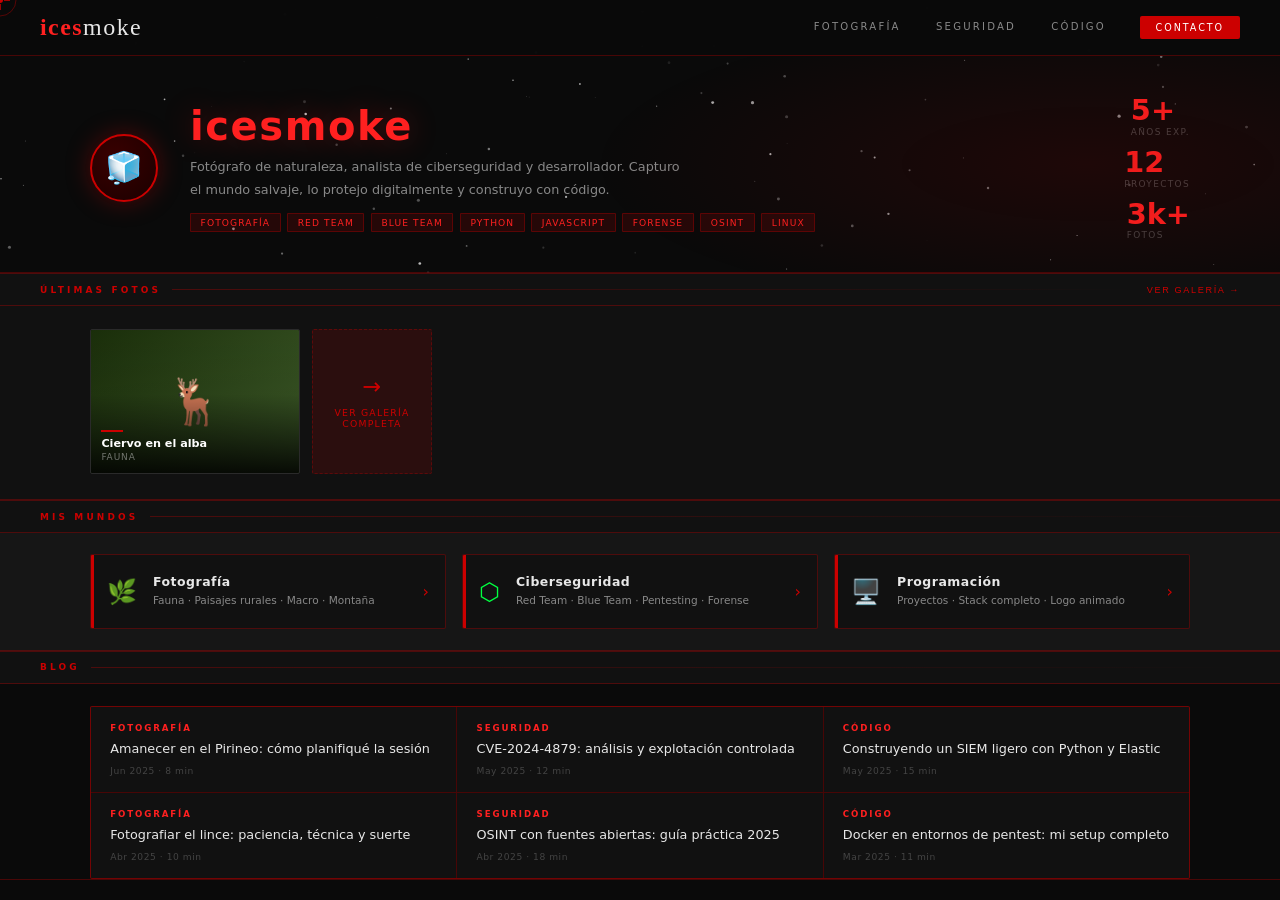
==== commit 07f15027: "Update index.html" ====
--- a/index.html
+++ b/index.html
@@ -125,7 +125,7 @@
     <rect x="0" y="558" width="1000" height="42" fill="#141e0a"/>
     <rect x="0" y="428" width="1000" height="82" fill="url(#fogR)"/>
   </svg>
-  <div style="position:relative;z-index:5;padding:50vh 2rem 4rem">
+  <div style="position:relative;z-index:5;padding:12vh 2rem 4rem">
     <div style="text-align:center;padding:0 2rem 2rem"><div class="wooden-sign"><h1>Galería de icesmoke</h1><p>Naturaleza · Fauna · Senderos</p></div></div>
     <div class="dirt-path">
       <div class="milestone"><div class="milestone-stone">🗺️</div><div class="milestone-text"><strong>El camino comienza aquí</strong>Cada imagen es una madrugada en el campo, una espera silenciosa con el teleobjetivo apuntado al horizonte.</div></div>
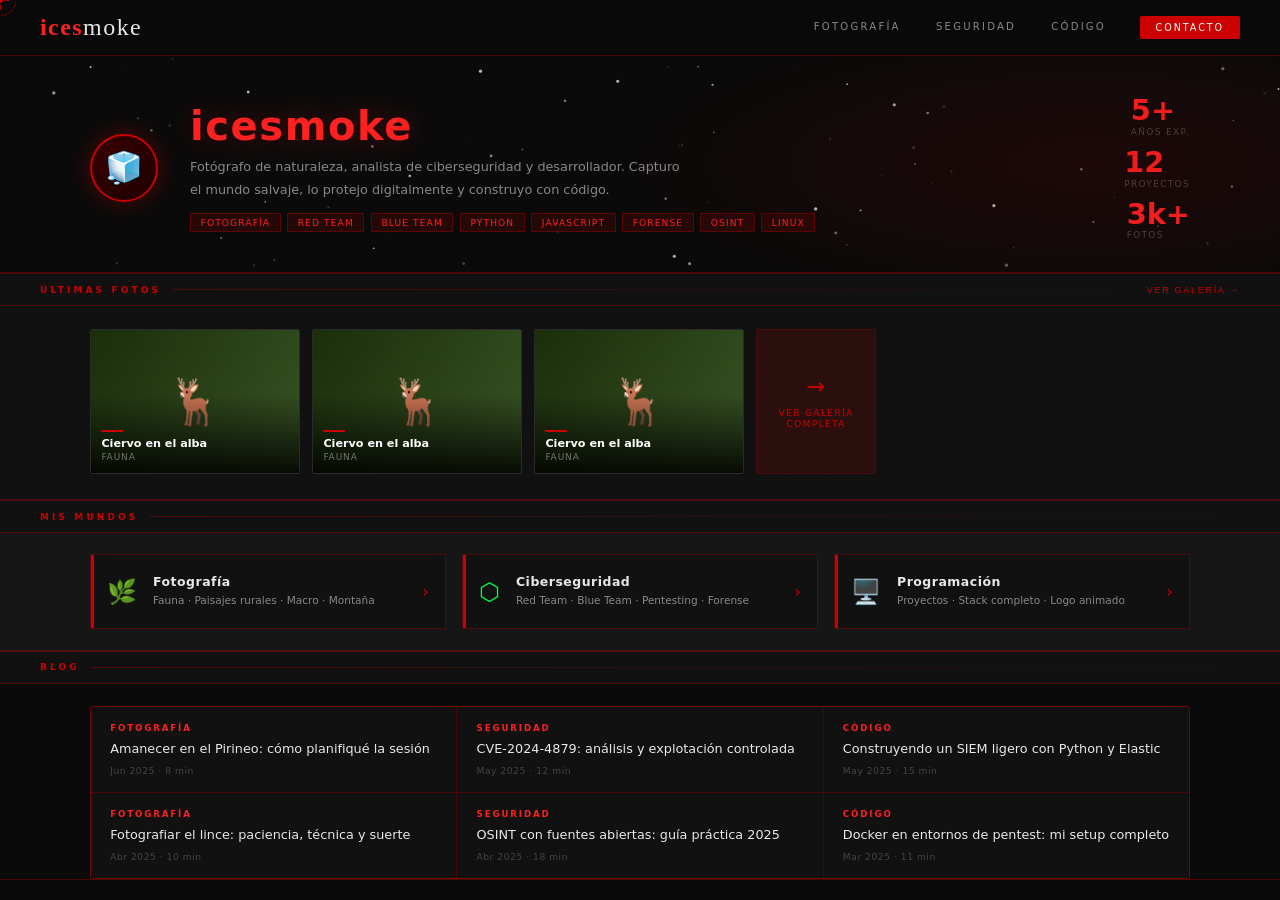
==== commit 891e436b: "Remove photo modal HTML structure Removed detailed structure of the photo modal from index.html." ====
--- a/index.html
+++ b/index.html
@@ -144,17 +144,7 @@
 </div>
 
 <!-- MODAL detalle de foto -->
-<div id="photo-modal" style="position:fixed;inset:0;z-index:8500;display:none;align-items:center;justify-content:center;background:rgba(0,0,0,0.92);backdrop-filter:blur(10px)">
-  <div style="background:#111;border:1px solid rgba(255,255,255,0.1);border-radius:4px;max-width:680px;width:92%;max-height:88vh;overflow-y:auto;position:relative">
-    <button onclick="closePhotoModal()" style="position:absolute;top:0.8rem;right:0.8rem;background:none;border:1px solid rgba(255,255,255,0.2);color:#888;width:28px;height:28px;cursor:pointer;border-radius:2px;font-size:1rem;z-index:1;display:flex;align-items:center;justify-content:center;transition:all .2s" onmouseover="this.style.background='#cc0000';this.style.color='#fff'" onmouseout="this.style.background='none';this.style.color='#888'">✕</button>
-    <div id="photo-modal-img" style="aspect-ratio:16/9;display:flex;align-items:center;justify-content:center;font-size:5rem;border-radius:4px 4px 0 0"></div>
-    <div style="padding:1.4rem 1.6rem 1.8rem">
-      <div id="photo-modal-cat" style="font-size:0.55rem;letter-spacing:0.25em;text-transform:uppercase;color:#cc0000;font-weight:600;margin-bottom:0.4rem"></div>
-      <div id="photo-modal-name" style="font-size:1.15rem;color:#e8e8e8;font-family:Georgia,serif;margin-bottom:0.5rem"></div>
-      <div id="photo-modal-desc" style="font-size:0.83rem;color:#777;line-height:1.8;margin-bottom:1.2rem"></div>
-      <div style="display:flex;gap:0.5rem;flex-wrap:wrap" id="photo-modal-tags"></div>
-    </div>
-  </div>
+<div id="photo-modal"></div>
 </div>
 
 <!-- ═══════════════ CYBER ═══════════════ -->
--- a/styles.css
+++ b/styles.css
@@ -1,363 +1,812 @@
 /* ============================================================
-   OPTIMIZED STYLESHEET — merged & deduplicated
-   Sections: Base · Landing · Photo · Cyber · Win95
+   ICESMOKE — STYLESHEET
+   Sections: Base · Landing · Photo · Cyber · Win95 · Responsive
    ============================================================ */
 
 /* ── RESET ── */
-*{margin:0;padding:0;box-sizing:border-box}
+*, *::before, *::after { margin: 0; padding: 0; box-sizing: border-box; }
 
 /* ── VARIABLES ── */
-:root{
-  /* Brand */
-  --red:#cc0000;--red-b:#ff2020;--red-dk:#8b0000;
-  --red-dim:rgba(204,0,0,.14);--red-br:rgba(204,0,0,.32);
-  /* Neutrals */
-  --blk:#0a0a0a;--blk2:#111;--blk3:#161616;
-  --gr:#1e1e1e;--gr2:#2a2a2a;
-  /* Text */
-  --txt:#e8e8e8;--txt-d:#888;--txt-m:#444;
-  /* Accent */
-  --warm:#d4a853;--green:#00ff41;
+:root {
+  --red: #cc0000;
+  --red-b: #ff2020;
+  --red-dk: #8b0000;
+  --red-dim: rgba(204,0,0,.14);
+  --red-br: rgba(204,0,0,.32);
+  --blk: #0a0a0a;
+  --blk2: #111;
+  --blk3: #161616;
+  --gr: #1e1e1e;
+  --gr2: #2a2a2a;
+  --txt: #e8e8e8;
+  --txt-d: #888;
+  --txt-m: #444;
+  --warm: #d4a853;
+  --green: #00ff41;
+  --gallery-gap: 10px;
 }
 
 /* ── BASE ── */
-html{scroll-behavior:smooth}
-body{
-  font-family:'Segoe UI',system-ui,sans-serif;
-  background:var(--blk);color:var(--txt);
-  overflow:hidden;height:100vh;cursor:none;user-select:none;
-}
-canvas{position:absolute;top:0;left:0;pointer-events:none}
-::-webkit-scrollbar{width:3px}
-::-webkit-scrollbar-track{background:var(--blk)}
-::-webkit-scrollbar-thumb{background:var(--red)}
+html { scroll-behavior: smooth; }
+body {
+  font-family: 'Segoe UI', system-ui, sans-serif;
+  background: var(--blk);
+  color: var(--txt);
+  overflow: hidden;
+  height: 100vh;
+  cursor: none;
+  user-select: none;
+  touch-action: manipulation;
+}
+
+/* En touch: restaurar cursor y ocultar cursor SVG */
+@media (pointer: coarse) {
+  body { cursor: auto; }
+  #cursor, #cursor-ring { display: none; }
+}
+
+canvas { position: absolute; top: 0; left: 0; pointer-events: none; }
+::-webkit-scrollbar { width: 3px; }
+::-webkit-scrollbar-track { background: var(--blk); }
+::-webkit-scrollbar-thumb { background: var(--red); }
 
 /* ── CUSTOM CURSOR ── */
-#cursor{position:fixed;width:20px;height:20px;pointer-events:none;z-index:99999;transform:translate(-50%,-50%)}
-#cursor-ring{position:fixed;width:36px;height:36px;pointer-events:none;z-index:99998;transform:translate(-50%,-50%);transition:width .2s,height .2s,opacity .3s}
+#cursor {
+  position: fixed;
+  width: 20px; height: 20px;
+  pointer-events: none;
+  z-index: 99999;
+  transform: translate(-50%, -50%);
+}
+#cursor-ring {
+  position: fixed;
+  width: 36px; height: 36px;
+  pointer-events: none;
+  z-index: 99998;
+  transform: translate(-50%, -50%);
+  transition: width .2s, height .2s, opacity .3s;
+}
 
 /* ── TRANSITION OVERLAY ── */
-#trans-overlay{
-  position:fixed;inset:0;z-index:9000;pointer-events:none;
-  display:flex;align-items:center;justify-content:center;opacity:0;
-}
-#trans-canvas{position:absolute;inset:0;width:100%;height:100%}
-#trans-label{
-  position:relative;z-index:1;
-  font-size:clamp(1.2rem,4vw,2.5rem);font-weight:700;
-  letter-spacing:.2em;text-transform:uppercase;
-  color:rgba(255,255,255,0);font-family:'Georgia',serif;
-  text-shadow:0 0 40px rgba(204,0,0,0);
+#trans-overlay {
+  position: fixed; inset: 0; z-index: 9000;
+  pointer-events: none;
+  display: flex; align-items: center; justify-content: center;
+  opacity: 0;
+}
+#trans-canvas { position: absolute; inset: 0; width: 100%; height: 100%; }
+#trans-label {
+  position: relative; z-index: 1;
+  font-size: clamp(1.2rem, 4vw, 2.5rem);
+  font-weight: 700;
+  letter-spacing: .2em; text-transform: uppercase;
+  color: rgba(255,255,255,0);
+  font-family: 'Georgia', serif;
+  text-shadow: 0 0 40px rgba(204,0,0,0);
 }
 
 /* ============================================================
    LANDING
    ============================================================ */
-#landing{position:absolute;inset:0;z-index:10;overflow-y:auto;overflow-x:hidden;transition:opacity .5s}
-#landing.hidden{opacity:0;pointer-events:none}
+#landing {
+  position: absolute; inset: 0; z-index: 10;
+  overflow-y: auto; overflow-x: hidden;
+  transition: opacity .5s;
+}
+#landing.hidden { opacity: 0; pointer-events: none; }
 
 /* Topbar */
-.topbar{
-  position:sticky;top:0;z-index:50;
-  background:rgba(10,10,10,.94);border-bottom:1px solid var(--red-br);
-  backdrop-filter:blur(16px);padding:0 2.5rem;
-  display:flex;align-items:center;justify-content:space-between;height:56px;
-}
-.logo-text{font-size:1.5rem;font-weight:700;letter-spacing:.06em;color:var(--red-b);font-family:'Georgia',serif;cursor:pointer}
-.logo-text span{color:var(--txt);font-weight:300}
-.topnav{display:flex;gap:0;align-items:center}
-.topnav-link{
-  padding:0 1.1rem;height:56px;display:flex;align-items:center;
-  font-size:.63rem;letter-spacing:.22em;text-transform:uppercase;
-  color:var(--txt-d);cursor:pointer;border:none;background:none;
-  font-family:'Segoe UI',system-ui,sans-serif;transition:color .25s;
-  border-bottom:2px solid transparent;
-}
-.topnav-link:hover{color:var(--txt);border-bottom-color:var(--red)}
-.topnav-cta{
-  margin-left:1rem;padding:.4rem 1rem;background:var(--red);color:#fff;
-  font-size:.6rem;letter-spacing:.2em;text-transform:uppercase;
-  border:none;cursor:pointer;border-radius:2px;
-  transition:background .25s,box-shadow .25s;font-family:'Segoe UI',system-ui,sans-serif;
-}
-.topnav-cta:hover{background:var(--red-b);box-shadow:0 0 20px rgba(255,32,32,.4)}
+.topbar {
+  position: sticky; top: 0; z-index: 50;
+  background: rgba(10,10,10,.94);
+  border-bottom: 1px solid var(--red-br);
+  backdrop-filter: blur(16px);
+  padding: 0 2.5rem;
+  display: flex; align-items: center; justify-content: space-between;
+  height: 56px;
+}
+.logo-text {
+  font-size: 1.5rem; font-weight: 700;
+  letter-spacing: .06em; color: var(--red-b);
+  font-family: 'Georgia', serif; cursor: pointer;
+}
+.logo-text span { color: var(--txt); font-weight: 300; }
+.topnav { display: flex; gap: 0; align-items: center; }
+.topnav-link {
+  padding: 0 1.1rem; height: 56px;
+  display: flex; align-items: center;
+  font-size: .63rem; letter-spacing: .22em; text-transform: uppercase;
+  color: var(--txt-d); cursor: pointer; border: none; background: none;
+  font-family: 'Segoe UI', system-ui, sans-serif;
+  transition: color .25s; border-bottom: 2px solid transparent;
+}
+.topnav-link:hover { color: var(--txt); border-bottom-color: var(--red); }
+.topnav-cta {
+  margin-left: 1rem; padding: .4rem 1rem;
+  background: var(--red); color: #fff;
+  font-size: .6rem; letter-spacing: .2em; text-transform: uppercase;
+  border: none; cursor: pointer; border-radius: 2px;
+  transition: background .25s, box-shadow .25s;
+  font-family: 'Segoe UI', system-ui, sans-serif;
+}
+.topnav-cta:hover { background: var(--red-b); box-shadow: 0 0 20px rgba(255,32,32,.4); }
+
+/* Hamburger */
+.hamburger {
+  display: none;
+  flex-direction: column; gap: 5px;
+  background: none; border: none;
+  cursor: pointer; padding: 6px;
+}
+.hamburger span {
+  display: block; width: 22px; height: 2px;
+  background: var(--red-b);
+  transition: transform .25s, opacity .25s;
+}
+.hamburger.open span:nth-child(1) { transform: translateY(7px) rotate(45deg); }
+.hamburger.open span:nth-child(2) { opacity: 0; }
+.hamburger.open span:nth-child(3) { transform: translateY(-7px) rotate(-45deg); }
+
+/* Mobile menu */
+.mobile-menu {
+  display: none;
+  position: fixed; top: 56px; left: 0; right: 0;
+  background: rgba(8,8,8,.98);
+  border-bottom: 1px solid var(--red-br);
+  padding: 0.5rem 0;
+  z-index: 49;
+  flex-direction: column;
+  backdrop-filter: blur(16px);
+}
+.mobile-menu.open { display: flex; }
+.mobile-menu button {
+  padding: 1rem 1.5rem;
+  font-size: .72rem; letter-spacing: .22em; text-transform: uppercase;
+  color: var(--txt-d); background: none; border: none;
+  cursor: pointer; text-align: left;
+  border-bottom: 1px solid rgba(204,0,0,.12);
+  transition: color .2s, background .2s;
+  font-family: 'Segoe UI', system-ui, sans-serif;
+}
+.mobile-menu button:hover { color: var(--txt); background: var(--red-dim); }
+.mobile-menu .topnav-cta {
+  margin: 0.75rem 1.5rem 0.5rem;
+  width: calc(100% - 3rem);
+  text-align: center;
+}
 
 /* Hero */
-.hero-band{
-  padding:2.5rem 2.5rem 2rem;border-bottom:1px solid var(--red-br);
-  position:relative;overflow:hidden;
-}
-.hero-band::before{
-  content:'';position:absolute;inset:0;
-  background:radial-gradient(ellipse 55% 100% at 85% 50%,rgba(139,0,0,.16),transparent 70%);
-  pointer-events:none;
-}
-.hero-grid{display:grid;grid-template-columns:auto 1fr auto;gap:2rem;align-items:center;max-width:1100px;margin:0 auto}
-.hero-avatar{
-  width:68px;height:68px;border-radius:50%;
-  background:radial-gradient(circle at 35% 35%,#3a0000,#1a0000);
-  border:2px solid var(--red);display:flex;align-items:center;justify-content:center;
-  font-size:1.9rem;box-shadow:0 0 24px rgba(204,0,0,.35);
-}
-.hero-info h1{font-size:clamp(1.5rem,3.5vw,2.5rem);font-weight:300;color:var(--txt);letter-spacing:.04em;line-height:1.1}
-.hero-info h1 strong{color:var(--red-b);font-weight:700;text-shadow:0 0 30px rgba(255,32,32,.3)}
-.hero-info p{font-size:.8rem;color:var(--txt-d);margin-top:.5rem;line-height:1.75;max-width:500px}
-.skill-row{display:flex;flex-wrap:wrap;gap:.4rem;margin-top:.75rem}
-.skill-tag{
-  font-size:.57rem;letter-spacing:.12em;text-transform:uppercase;
-  padding:.22rem .6rem;border:1px solid var(--red-br);
-  color:var(--red-b);background:var(--red-dim);border-radius:1px;
-}
-.hero-stats{display:flex;flex-direction:column;gap:.7rem;align-items:flex-end}
-.stat-num{font-size:1.8rem;font-weight:700;color:var(--red-b);line-height:1}
-.stat-label{font-size:.56rem;letter-spacing:.15em;text-transform:uppercase;color:var(--txt-m);margin-top:.12rem}
+.hero-band {
+  padding: 2.5rem 2.5rem 2rem;
+  border-bottom: 1px solid var(--red-br);
+  position: relative; overflow: hidden;
+}
+.hero-band::before {
+  content: ''; position: absolute; inset: 0;
+  background: radial-gradient(ellipse 55% 100% at 85% 50%, rgba(139,0,0,.16), transparent 70%);
+  pointer-events: none;
+}
+.hero-grid {
+  display: grid;
+  grid-template-columns: auto 1fr auto;
+  gap: 2rem; align-items: center;
+  max-width: 1100px; margin: 0 auto;
+}
+.hero-avatar {
+  width: 68px; height: 68px; border-radius: 50%;
+  background: radial-gradient(circle at 35% 35%, #3a0000, #1a0000);
+  border: 2px solid var(--red);
+  display: flex; align-items: center; justify-content: center;
+  font-size: 1.9rem; box-shadow: 0 0 24px rgba(204,0,0,.35);
+}
+.hero-info h1 {
+  font-size: clamp(1.5rem, 3.5vw, 2.5rem);
+  font-weight: 300; color: var(--txt);
+  letter-spacing: .04em; line-height: 1.1;
+}
+.hero-info h1 strong {
+  color: var(--red-b); font-weight: 700;
+  text-shadow: 0 0 30px rgba(255,32,32,.3);
+}
+.hero-info p {
+  font-size: .8rem; color: var(--txt-d);
+  margin-top: .5rem; line-height: 1.75; max-width: 500px;
+}
+.skill-row { display: flex; flex-wrap: wrap; gap: .4rem; margin-top: .75rem; }
+.skill-tag {
+  font-size: .57rem; letter-spacing: .12em; text-transform: uppercase;
+  padding: .22rem .6rem;
+  border: 1px solid var(--red-br);
+  color: var(--red-b); background: var(--red-dim); border-radius: 1px;
+}
+.hero-stats { display: flex; flex-direction: column; gap: .7rem; align-items: flex-end; }
+.stat-num { font-size: 1.8rem; font-weight: 700; color: var(--red-b); line-height: 1; }
+.stat-label {
+  font-size: .56rem; letter-spacing: .15em; text-transform: uppercase;
+  color: var(--txt-m); margin-top: .12rem;
+}
 
 /* Section bands */
-.section-band{
-  padding:.65rem 2.5rem;background:var(--blk2);
-  border-top:1px solid var(--red-br);border-bottom:1px solid var(--red-br);
-  display:flex;align-items:center;gap:.7rem;
-}
-.section-band-label{font-size:.56rem;letter-spacing:.35em;text-transform:uppercase;color:var(--red);font-weight:600}
-.section-band-line{flex:1;height:1px;background:linear-gradient(90deg,var(--red-br),transparent)}
+.section-band {
+  padding: .65rem 2.5rem;
+  background: var(--blk2);
+  border-top: 1px solid var(--red-br);
+  border-bottom: 1px solid var(--red-br);
+  display: flex; align-items: center; gap: .7rem;
+}
+.section-band-label {
+  font-size: .56rem; letter-spacing: .35em; text-transform: uppercase;
+  color: var(--red); font-weight: 600;
+}
+.section-band-line {
+  flex: 1; height: 1px;
+  background: linear-gradient(90deg, var(--red-br), transparent);
+}
 
 /* Photo strip (landing) */
-.photo-banner{padding:1.4rem 2.5rem;background:var(--blk2);border-bottom:1px solid var(--red-br)}
-.photo-strip{
-  display:flex;gap:.75rem;overflow-x:auto;scrollbar-width:none;
-  padding-bottom:.2rem;max-width:1100px;margin:0 auto;
-}
-.photo-strip::-webkit-scrollbar{display:none}
-.photo-item{
-  flex-shrink:0;width:210px;height:145px;border-radius:2px;overflow:hidden;
-  cursor:pointer;position:relative;border:1px solid var(--gr2);transition:all .35s;
-}
-.photo-item:hover{transform:scale(1.04) translateY(-4px);border-color:var(--red);box-shadow:0 8px 30px rgba(204,0,0,.3)}
-.photo-item-inner{width:100%;height:100%;display:flex;align-items:center;justify-content:center;font-size:2.8rem;transition:transform .4s}
-.photo-item:hover .photo-item-inner{transform:scale(1.1)}
-.photo-overlay{
-  position:absolute;inset:0;
-  background:linear-gradient(to top,rgba(0,0,0,.88) 0%,rgba(0,0,0,.05) 55%,transparent 100%);
-  display:flex;flex-direction:column;justify-content:flex-end;padding:.65rem;
-}
-.photo-overlay h4{font-size:.7rem;color:#fff;margin-bottom:.12rem}
-.photo-overlay span{font-size:.56rem;color:rgba(255,255,255,.42);letter-spacing:.1em;text-transform:uppercase}
-.red-bar{width:22px;height:2px;background:var(--red);margin-bottom:.35rem}
-.photo-more{
-  flex-shrink:0;width:120px;height:145px;border:1px dashed var(--red-br);
-  border-radius:2px;display:flex;flex-direction:column;align-items:center;
-  justify-content:center;gap:.5rem;cursor:pointer;transition:all .3s;background:var(--red-dim);
-}
-.photo-more:hover{background:rgba(204,0,0,.22);border-color:var(--red)}
-.photo-more span:first-child{font-size:1.4rem;color:var(--red)}
-.photo-more span:last-child{font-size:.58rem;letter-spacing:.13em;text-transform:uppercase;color:var(--red);text-align:center}
+.photo-banner { padding: 1.4rem 2.5rem; background: var(--blk2); border-bottom: 1px solid var(--red-br); }
+.photo-strip {
+  display: flex; gap: .75rem; overflow-x: auto;
+  scrollbar-width: none; padding-bottom: .2rem;
+  max-width: 1100px; margin: 0 auto;
+  -webkit-overflow-scrolling: touch;
+}
+.photo-strip::-webkit-scrollbar { display: none; }
+.photo-item {
+  flex-shrink: 0; width: 210px; height: 145px;
+  border-radius: 2px; overflow: hidden;
+  cursor: pointer; position: relative;
+  border: 1px solid var(--gr2); transition: all .35s;
+}
+.photo-item:hover { transform: scale(1.04) translateY(-4px); border-color: var(--red); box-shadow: 0 8px 30px rgba(204,0,0,.3); }
+.photo-item-inner { width: 100%; height: 100%; display: flex; align-items: center; justify-content: center; font-size: 2.8rem; transition: transform .4s; }
+.photo-item:hover .photo-item-inner { transform: scale(1.1); }
+.photo-overlay {
+  position: absolute; inset: 0;
+  background: linear-gradient(to top, rgba(0,0,0,.88) 0%, rgba(0,0,0,.05) 55%, transparent 100%);
+  display: flex; flex-direction: column; justify-content: flex-end; padding: .65rem;
+}
+.photo-overlay h4 { font-size: .7rem; color: #fff; margin-bottom: .12rem; }
+.photo-overlay span { font-size: .56rem; color: rgba(255,255,255,.42); letter-spacing: .1em; text-transform: uppercase; }
+.red-bar { width: 22px; height: 2px; background: var(--red); margin-bottom: .35rem; }
+.photo-more {
+  flex-shrink: 0; width: 120px; height: 145px;
+  border: 1px dashed var(--red-br); border-radius: 2px;
+  display: flex; flex-direction: column; align-items: center;
+  justify-content: center; gap: .5rem;
+  cursor: pointer; transition: all .3s; background: var(--red-dim);
+}
+.photo-more:hover { background: rgba(204,0,0,.22); border-color: var(--red); }
+.photo-more span:first-child { font-size: 1.4rem; color: var(--red); }
+.photo-more span:last-child { font-size: .58rem; letter-spacing: .13em; text-transform: uppercase; color: var(--red); text-align: center; }
 
 /* Portals (landing) */
-.portals-band{padding:1.3rem 2.5rem;background:var(--blk3);border-bottom:1px solid var(--red-br)}
-.portals-inner{display:grid;grid-template-columns:repeat(3,1fr);gap:1rem;max-width:1100px;margin:0 auto}
-.portal{
-  border:1px solid var(--red-br);background:var(--blk2);
-  padding:1.2rem 1rem;cursor:pointer;position:relative;overflow:hidden;
-  transition:all .35s;border-radius:2px;display:flex;align-items:center;gap:1rem;
-}
-.portal::before{content:'';position:absolute;left:0;top:0;bottom:0;width:3px;background:var(--red);transition:width .3s}
-.portal:hover{background:var(--gr);border-color:var(--red);transform:translateY(-3px);box-shadow:0 8px 30px rgba(204,0,0,.2)}
-.portal:hover::before{width:5px;background:var(--red-b)}
-.portal-ico{font-size:1.5rem;flex-shrink:0}
-.portal-txt h3{font-size:.78rem;font-weight:600;color:var(--txt);letter-spacing:.04em;margin-bottom:.2rem}
-.portal-txt p{font-size:.66rem;color:var(--txt-d);line-height:1.6}
-.portal-arrow{margin-left:auto;color:var(--red);font-size:1rem;flex-shrink:0;transition:transform .3s}
-.portal:hover .portal-arrow{transform:translateX(4px)}
+.portals-band { padding: 1.3rem 2.5rem; background: var(--blk3); border-bottom: 1px solid var(--red-br); }
+.portals-inner {
+  display: grid; grid-template-columns: repeat(3,1fr);
+  gap: 1rem; max-width: 1100px; margin: 0 auto;
+}
+.portal {
+  border: 1px solid var(--red-br); background: var(--blk2);
+  padding: 1.2rem 1rem; cursor: pointer;
+  position: relative; overflow: hidden;
+  transition: all .35s; border-radius: 2px;
+  display: flex; align-items: center; gap: 1rem;
+}
+.portal::before {
+  content: ''; position: absolute;
+  left: 0; top: 0; bottom: 0; width: 3px;
+  background: var(--red); transition: width .3s;
+}
+.portal:hover { background: var(--gr); border-color: var(--red); transform: translateY(-3px); box-shadow: 0 8px 30px rgba(204,0,0,.2); }
+.portal:hover::before { width: 5px; background: var(--red-b); }
+.portal-ico { font-size: 1.5rem; flex-shrink: 0; }
+.portal-txt h3 { font-size: .78rem; font-weight: 600; color: var(--txt); letter-spacing: .04em; margin-bottom: .2rem; }
+.portal-txt p { font-size: .66rem; color: var(--txt-d); line-height: 1.6; }
+.portal-arrow { margin-left: auto; color: var(--red); font-size: 1rem; flex-shrink: 0; transition: transform .3s; }
+.portal:hover .portal-arrow { transform: translateX(4px); }
 
 /* Blog (landing) */
-.blog-band{padding:1.4rem 2.5rem 0;background:var(--blk)}
-.blog-inner{max-width:1100px;margin:0 auto}
-.blog-grid{display:grid;grid-template-columns:repeat(auto-fit,minmax(290px,1fr));gap:1px;background:var(--red-br);border:1px solid var(--red-br);border-radius:2px;overflow:hidden}
-.blog-item{background:var(--blk2);padding:1rem 1.2rem;cursor:pointer;transition:background .25s;display:flex;flex-direction:column;gap:.35rem}
-.blog-item:hover{background:var(--gr)}
-.blog-cat{font-size:.54rem;letter-spacing:.22em;text-transform:uppercase;color:var(--red-b);font-weight:600}
-.blog-title{font-size:.8rem;color:var(--txt);line-height:1.5;transition:color .25s}
-.blog-item:hover .blog-title{color:var(--red-b)}
-.blog-meta{font-size:.57rem;color:var(--txt-m);letter-spacing:.06em;margin-top:.15rem}
+.blog-band { padding: 1.4rem 2.5rem 0; background: var(--blk); }
+.blog-inner { max-width: 1100px; margin: 0 auto; }
+.blog-grid {
+  display: grid; grid-template-columns: repeat(auto-fit, minmax(290px,1fr));
+  gap: 1px; background: var(--red-br);
+  border: 1px solid var(--red-br); border-radius: 2px; overflow: hidden;
+}
+.blog-item {
+  background: var(--blk2); padding: 1rem 1.2rem;
+  cursor: pointer; transition: background .25s;
+  display: flex; flex-direction: column; gap: .35rem;
+}
+.blog-item:hover { background: var(--gr); }
+.blog-cat { font-size: .54rem; letter-spacing: .22em; text-transform: uppercase; color: var(--red-b); font-weight: 600; }
+.blog-title { font-size: .8rem; color: var(--txt); line-height: 1.5; transition: color .25s; }
+.blog-item:hover .blog-title { color: var(--red-b); }
+.blog-meta { font-size: .57rem; color: var(--txt-m); letter-spacing: .06em; margin-top: .15rem; }
 
 /* Blog modal */
-#blog-modal{position:fixed;inset:0;z-index:8000;display:none;align-items:center;justify-content:center;background:rgba(0,0,0,.88);backdrop-filter:blur(8px)}
-#blog-modal.open{display:flex}
-.modal-box{background:var(--blk2);border:1px solid var(--red-br);border-radius:3px;max-width:680px;width:90%;max-height:80vh;overflow-y:auto;position:relative}
-.modal-header{padding:1.2rem 1.5rem;border-bottom:1px solid var(--red-br);display:flex;align-items:flex-start;justify-content:space-between;gap:1rem;position:sticky;top:0;background:var(--blk2);z-index:1}
-.modal-cat{font-size:.54rem;letter-spacing:.22em;text-transform:uppercase;color:var(--red-b);font-weight:600;margin-bottom:.4rem}
-.modal-title{font-size:1.1rem;color:var(--txt);line-height:1.4;font-family:'Georgia',serif}
-.modal-close{background:none;border:1px solid var(--red-br);color:var(--txt-d);width:28px;height:28px;cursor:pointer;border-radius:2px;font-size:1rem;flex-shrink:0;display:flex;align-items:center;justify-content:center;transition:all .2s}
-.modal-close:hover{background:var(--red);color:#fff;border-color:var(--red)}
-.modal-body{padding:1.5rem}
-.modal-body p{font-size:.85rem;color:var(--txt-d);line-height:1.85;margin-bottom:1rem}
-.modal-body h3{font-size:.9rem;color:var(--txt);margin:1.2rem 0 .5rem;letter-spacing:.04em}
-.modal-body code{
-  font-family:'Courier New',monospace;font-size:.78rem;background:var(--blk3);
-  border:1px solid var(--gr2);padding:.8rem 1rem;display:block;border-radius:2px;
-  color:var(--green);margin:.8rem 0;line-height:1.7;border-left:3px solid var(--red);
-}
-.modal-meta{font-size:.6rem;color:var(--txt-m);letter-spacing:.1em;margin-bottom:1.2rem}
+#blog-modal { position: fixed; inset: 0; z-index: 8000; display: none; align-items: center; justify-content: center; background: rgba(0,0,0,.88); backdrop-filter: blur(8px); }
+#blog-modal.open { display: flex; }
+.modal-box {
+  background: var(--blk2); border: 1px solid var(--red-br);
+  border-radius: 3px; max-width: 680px; width: 90%;
+  max-height: 80vh; overflow-y: auto; position: relative;
+}
+.modal-header {
+  padding: 1.2rem 1.5rem; border-bottom: 1px solid var(--red-br);
+  display: flex; align-items: flex-start;
+  justify-content: space-between; gap: 1rem;
+  position: sticky; top: 0; background: var(--blk2); z-index: 1;
+}
+.modal-cat { font-size: .54rem; letter-spacing: .22em; text-transform: uppercase; color: var(--red-b); font-weight: 600; margin-bottom: .4rem; }
+.modal-title { font-size: 1.1rem; color: var(--txt); line-height: 1.4; font-family: 'Georgia', serif; }
+.modal-close {
+  background: none; border: 1px solid var(--red-br);
+  color: var(--txt-d); width: 28px; height: 28px;
+  cursor: pointer; border-radius: 2px; font-size: 1rem; flex-shrink: 0;
+  display: flex; align-items: center; justify-content: center; transition: all .2s;
+}
+.modal-close:hover { background: var(--red); color: #fff; border-color: var(--red); }
+.modal-body { padding: 1.5rem; }
+.modal-body p { font-size: .85rem; color: var(--txt-d); line-height: 1.85; margin-bottom: 1rem; }
+.modal-body h3 { font-size: .9rem; color: var(--txt); margin: 1.2rem 0 .5rem; letter-spacing: .04em; }
+.modal-body code {
+  font-family: 'Courier New', monospace; font-size: .78rem;
+  background: var(--blk3); border: 1px solid var(--gr2);
+  padding: .8rem 1rem; display: block; border-radius: 2px;
+  color: var(--green); margin: .8rem 0; line-height: 1.7;
+  border-left: 3px solid var(--red);
+}
+.modal-meta { font-size: .6rem; color: var(--txt-m); letter-spacing: .1em; margin-bottom: 1.2rem; }
 
 /* Footer */
-.site-footer{padding:1.5rem 2.5rem;background:var(--blk);border-top:1px solid var(--red-br)}
-.footer-inner{max-width:1100px;margin:0 auto;display:grid;grid-template-columns:1fr auto 1fr;align-items:center;gap:1rem}
-.footer-logo{font-size:1.1rem;font-weight:700;color:var(--red-b);font-family:'Georgia',serif}
-.footer-logo span{color:var(--txt-m);font-weight:300}
-.footer-links{display:flex;gap:1.2rem;justify-content:center}
-.footer-link{font-size:.6rem;letter-spacing:.2em;text-transform:uppercase;color:var(--txt-m);cursor:pointer;transition:color .25s;text-decoration:none;border:none;background:none;font-family:'Segoe UI',system-ui,sans-serif}
-.footer-link:hover{color:var(--red-b)}
-.footer-copy{font-size:.58rem;color:var(--txt-m);text-align:right;font-family:'Courier New',monospace;letter-spacing:.06em}
+.site-footer { padding: 1.5rem 2.5rem; background: var(--blk); border-top: 1px solid var(--red-br); }
+.footer-inner {
+  max-width: 1100px; margin: 0 auto;
+  display: grid; grid-template-columns: 1fr auto 1fr;
+  align-items: center; gap: 1rem;
+}
+.footer-logo { font-size: 1.1rem; font-weight: 700; color: var(--red-b); font-family: 'Georgia', serif; }
+.footer-logo span { color: var(--txt-m); font-weight: 300; }
+.footer-links { display: flex; gap: 1.2rem; justify-content: center; }
+.footer-link {
+  font-size: .6rem; letter-spacing: .2em; text-transform: uppercase;
+  color: var(--txt-m); cursor: pointer; transition: color .25s;
+  text-decoration: none; border: none; background: none;
+  font-family: 'Segoe UI', system-ui, sans-serif;
+}
+.footer-link:hover { color: var(--red-b); }
+.footer-copy { font-size: .58rem; color: var(--txt-m); text-align: right; font-family: 'Courier New', monospace; letter-spacing: .06em; }
 
 /* ============================================================
    SHARED SECTION MECHANICS
    ============================================================ */
-.section{position:absolute;inset:0;z-index:5;opacity:0;pointer-events:none;transition:opacity .5s}
-.section.active{opacity:1;pointer-events:all}
-.back-btn{
-  position:fixed;top:1rem;left:1rem;z-index:200;
-  padding:.4rem 1rem;border:1px solid var(--red-br);
-  background:rgba(10,10,10,.88);color:var(--red-b);cursor:pointer;
-  font-size:.6rem;letter-spacing:.2em;text-transform:uppercase;
-  border-radius:2px;transition:all .3s;backdrop-filter:blur(6px);
-  font-family:'Segoe UI',system-ui,sans-serif;
-}
-.back-btn:hover{background:var(--red);color:#fff;border-color:var(--red)}
+.section { position: absolute; inset: 0; z-index: 5; opacity: 0; pointer-events: none; transition: opacity .5s; }
+.section.active { opacity: 1; pointer-events: all; }
+.back-btn {
+  position: fixed; top: 1rem; left: 1rem; z-index: 200;
+  padding: .4rem 1rem;
+  border: 1px solid var(--red-br);
+  background: rgba(10,10,10,.88); color: var(--red-b);
+  cursor: pointer; font-size: .6rem; letter-spacing: .2em; text-transform: uppercase;
+  border-radius: 2px; transition: all .3s; backdrop-filter: blur(6px);
+  font-family: 'Segoe UI', system-ui, sans-serif;
+}
+.back-btn:hover { background: var(--red); color: #fff; border-color: var(--red); }
 
 /* ============================================================
-   PHOTO SECTION
+   PHOTO SECTION — GALERÍA MEJORADA
    ============================================================ */
-#photo-section{
-  overflow-y:auto;overflow-x:hidden;
-  background:linear-gradient(180deg,#0e1a08 0%,#1e3010 30%,#1a2810 60%,#0a150a 100%);
-}
-.rural-header{position:relative;z-index:5;text-align:center;padding:4rem 2rem 2rem}
-.wooden-sign{
-  display:inline-block;
-  background:linear-gradient(135deg,#4a2e10,#6b4522,#5a3818);
-  border:3px solid #3a2010;border-radius:2px;padding:1rem 2rem;
-  box-shadow:4px 4px 0 #2a1808;position:relative;
-}
-.wooden-sign h1{font-size:clamp(1.3rem,3.5vw,2rem);color:#f0d9a0;font-family:'Georgia',serif;letter-spacing:.1em;font-weight:400}
-.wooden-sign p{font-size:.63rem;color:rgba(240,217,160,.5);letter-spacing:.28em;text-transform:uppercase;margin-top:.3rem}
-.dirt-path{position:relative;z-index:5;padding:0 2rem 4rem;max-width:800px;margin:0 auto}
-.milestone{display:flex;align-items:center;gap:1rem;margin:2.2rem 0}
-.milestone-stone{
-  width:48px;height:48px;flex-shrink:0;
-  background:radial-gradient(ellipse at 35% 30%,#888,#444);
-  border-radius:50% 45% 55% 48%;display:flex;align-items:center;justify-content:center;
-  font-size:1.2rem;box-shadow:2px 3px 8px rgba(0,0,0,.6);
-}
-.milestone-text{font-size:.73rem;color:rgba(255,255,255,.42);line-height:1.6}
-.milestone-text strong{color:rgba(255,255,255,.72);display:block;font-size:.82rem;margin-bottom:.1rem}
-.fence{display:flex;align-items:flex-end;gap:4px;margin:1.8rem 0;height:36px;opacity:.32}
-.fence-post{background:#5d3a1a;width:5px;border-radius:1px 1px 0 0}
-.fence-wire{flex:1;height:1px;background:rgba(180,150,80,.5);align-self:center;margin:0 -2px}
-.rural-gallery{display:grid;grid-template-columns:repeat(auto-fit,minmax(220px,1fr));gap:1.1rem;margin:1.4rem 0}
-.rural-card{position:relative;border-radius:3px;overflow:hidden;cursor:pointer;transition:transform .35s,box-shadow .35s;box-shadow:0 4px 20px rgba(0,0,0,.6)}
-.rural-card:hover{transform:translateY(-6px);box-shadow:0 14px 40px rgba(0,0,0,.8)}
-.rural-card-img{aspect-ratio:4/3;display:flex;align-items:center;justify-content:center;font-size:3rem;position:relative}
-.rural-card-img::after{content:'';position:absolute;inset:0;background:linear-gradient(to top,rgba(0,0,0,.78) 0%,transparent 55%)}
-.rural-card-info{position:absolute;bottom:0;left:0;right:0;padding:.85rem;z-index:1}
-.rural-card-info h3{font-size:.82rem;color:#fff;margin-bottom:.12rem}
-.rural-card-info p{font-size:.63rem;color:rgba(255,255,255,.48);letter-spacing:.07em}
-.notice-board{
-  background:linear-gradient(135deg,#3a2010,#5a3818);border:2px solid #3a2010;
-  border-radius:3px;padding:1.2rem;margin:1.8rem 0;
-  box-shadow:inset 0 0 28px rgba(0,0,0,.3),3px 3px 0 #2a1808;position:relative;
-}
-.notice-board::before{content:'📌';position:absolute;top:-10px;left:50%;transform:translateX(-50%);font-size:1rem}
-.notice-board h3{color:#f0d9a0;font-size:.72rem;letter-spacing:.2em;text-transform:uppercase;margin-bottom:.7rem;text-align:center}
-.notice-items{display:flex;flex-wrap:wrap;gap:.45rem;justify-content:center}
-.notice-tag{background:rgba(240,217,160,.1);border:1px solid rgba(240,217,160,.2);color:#f0d9a0;font-size:.6rem;padding:.22rem .6rem;border-radius:2px}
-.campfire-quote{text-align:center;margin:2.5rem auto 1rem;max-width:380px}
-.campfire-quote .fire{font-size:1.7rem;display:block;margin-bottom:.55rem}
-.campfire-quote blockquote{font-size:.83rem;font-style:italic;color:rgba(255,255,255,.38);line-height:1.9;border-left:2px solid #8b6331;padding-left:.85rem;text-align:left}
+#photo-section {
+  overflow-y: auto; overflow-x: hidden;
+  background: linear-gradient(180deg, #0e1a08 0%, #1e3010 30%, #1a2810 60%, #0a150a 100%);
+  -webkit-overflow-scrolling: touch;
+}
+
+/* Escena de montaña y cabecera */
+.wooden-sign {
+  display: inline-block;
+  background: linear-gradient(135deg, #4a2e10, #6b4522, #5a3818);
+  border: 3px solid #3a2010; border-radius: 2px;
+  padding: 1rem 2rem; box-shadow: 4px 4px 0 #2a1808; position: relative;
+}
+.wooden-sign h1 { font-size: clamp(1.3rem, 3.5vw, 2rem); color: #f0d9a0; font-family: 'Georgia', serif; letter-spacing: .1em; font-weight: 400; }
+.wooden-sign p { font-size: .63rem; color: rgba(240,217,160,.5); letter-spacing: .28em; text-transform: uppercase; margin-top: .3rem; }
+
+.dirt-path {
+  position: relative; z-index: 5;
+  padding: 0 2rem 4rem;
+  max-width: 900px; margin: 0 auto;
+}
+
+.milestone { display: flex; align-items: center; gap: 1rem; margin: 2.2rem 0; }
+.milestone-stone {
+  width: 48px; height: 48px; flex-shrink: 0;
+  background: radial-gradient(ellipse at 35% 30%, #888, #444);
+  border-radius: 50% 45% 55% 48%;
+  display: flex; align-items: center; justify-content: center;
+  font-size: 1.2rem; box-shadow: 2px 3px 8px rgba(0,0,0,.6);
+}
+.milestone-text { font-size: .73rem; color: rgba(255,255,255,.42); line-height: 1.6; }
+.milestone-text strong { color: rgba(255,255,255,.72); display: block; font-size: .82rem; margin-bottom: .1rem; }
+
+.fence { display: flex; align-items: flex-end; gap: 4px; margin: 1.8rem 0; height: 36px; opacity: .32; }
+.fence-post { background: #5d3a1a; width: 5px; border-radius: 1px 1px 0 0; }
+.fence-wire { flex: 1; height: 1px; background: rgba(180,150,80,.5); align-self: center; margin: 0 -2px; }
+
+/* ── FILTROS DE GALERÍA ── */
+#photo-filters {
+  display: flex; flex-wrap: wrap; gap: .5rem;
+  margin: 1.5rem 0 1.25rem;
+}
+.filter-btn {
+  font-size: .58rem; letter-spacing: .18em; text-transform: uppercase;
+  padding: .3rem .85rem;
+  border: 1px solid rgba(240,217,160,.22);
+  background: transparent; color: rgba(240,217,160,.42);
+  cursor: pointer; border-radius: 1px;
+  transition: all .25s;
+  font-family: 'Segoe UI', system-ui, sans-serif;
+}
+.filter-btn:hover { border-color: rgba(240,217,160,.6); color: rgba(240,217,160,.8); }
+.filter-btn.active {
+  background: rgba(204,0,0,.25);
+  border-color: var(--red);
+  color: #f0d9a0;
+  box-shadow: 0 0 12px rgba(204,0,0,.2);
+}
+
+/* ── GALERÍA — LAYOUT MASONRY CON CSS COLUMNS ── */
+.rural-gallery {
+  column-count: 3;
+  column-gap: var(--gallery-gap);
+  margin: 0.5rem 0 1.5rem;
+}
+
+.rural-card {
+  break-inside: avoid;
+  position: relative;
+  border-radius: 3px; overflow: hidden;
+  cursor: pointer;
+  margin-bottom: var(--gallery-gap);
+  transition: transform .35s, box-shadow .35s, opacity .4s;
+  box-shadow: 0 4px 20px rgba(0,0,0,.6);
+  border: 1px solid rgba(255,255,255,.05);
+}
+.rural-card:hover { transform: translateY(-4px) scale(1.01); box-shadow: 0 14px 40px rgba(0,0,0,.8), 0 0 0 1px rgba(204,0,0,.35); }
+.rural-card.hidden { opacity: 0; pointer-events: none; }
+
+/* Imagen o placeholder */
+.rural-card-img {
+  width: 100%;
+  display: flex; align-items: center; justify-content: center;
+  font-size: clamp(2rem, 5vw, 3.5rem);
+  position: relative; overflow: hidden;
+  background: rgba(0,0,0,.4);
+}
+/* Ratio variable por card: se puede definir inline con style="aspect-ratio:..." */
+.rural-card-img img {
+  width: 100%; height: 100%; object-fit: cover;
+  display: block; transition: transform .5s;
+}
+.rural-card:hover .rural-card-img img { transform: scale(1.06); }
+
+/* Overlay degradado */
+.rural-card-img::after {
+  content: ''; position: absolute; inset: 0;
+  background: linear-gradient(to top, rgba(0,0,0,.82) 0%, rgba(0,0,0,.15) 45%, transparent 100%);
+  transition: opacity .35s;
+}
+.rural-card:hover .rural-card-img::after { opacity: 0.7; }
+
+/* Info sobre la imagen */
+.rural-card-info {
+  position: absolute; bottom: 0; left: 0; right: 0;
+  padding: .7rem .85rem .8rem;
+  z-index: 1;
+  transform: translateY(3px);
+  transition: transform .3s;
+}
+.rural-card:hover .rural-card-info { transform: translateY(0); }
+.rural-card-info h3 { font-size: .8rem; color: #fff; margin-bottom: .12rem; font-family: 'Georgia', serif; }
+.rural-card-info p { font-size: .58rem; color: rgba(255,255,255,.48); letter-spacing: .08em; text-transform: uppercase; }
+
+/* ── PHOTO LIGHTBOX ── */
+#photo-modal {
+  position: fixed; inset: 0; z-index: 8500;
+  display: none; align-items: center; justify-content: center;
+  background: rgba(0,0,0,.96);
+  backdrop-filter: blur(16px);
+  cursor: default;
+}
+#photo-modal.open { display: flex; }
+
+/* Contenedor interno — generado por JS */
+.pm-inner {
+  background: #0d0d0d;
+  border: 1px solid rgba(255,255,255,.07);
+  border-radius: 4px;
+  width: min(860px, 96vw);
+  max-height: 96vh;
+  overflow: hidden;
+  display: flex; flex-direction: column;
+  position: relative;
+  box-shadow: 0 40px 100px rgba(0,0,0,.9);
+}
+
+/* Barra superior */
+.pm-bar {
+  display: flex; align-items: center; justify-content: space-between;
+  padding: .6rem 1rem;
+  background: rgba(0,0,0,.5);
+  border-bottom: 1px solid rgba(255,255,255,.06);
+  flex-shrink: 0;
+}
+.pm-counter {
+  font-size: .58rem; letter-spacing: .22em; text-transform: uppercase;
+  color: rgba(255,255,255,.35); font-family: 'Courier New', monospace;
+}
+.pm-close {
+  background: none; border: 1px solid rgba(255,255,255,.15);
+  color: rgba(255,255,255,.5); width: 28px; height: 28px;
+  cursor: pointer; border-radius: 2px; font-size: .95rem;
+  display: flex; align-items: center; justify-content: center;
+  transition: all .2s; line-height: 1;
+}
+.pm-close:hover { background: var(--red); color: #fff; border-color: var(--red); }
+
+/* Imagen — ocupa todo el ancho, altura libre */
+.pm-img {
+  flex-shrink: 0;
+  display: flex; align-items: center; justify-content: center;
+  min-height: 200px;
+  overflow: hidden;
+  position: relative;
+}
+.pm-img img {
+  display: block;
+  width: 100%; max-height: 70vh;
+  object-fit: contain;
+}
+
+/* Botones prev / next — dentro de .pm-img que es position:relative */
+.pm-nav {
+  position: absolute; top: 50%; transform: translateY(-50%);
+  z-index: 10;
+  background: rgba(0,0,0,.6); border: 1px solid rgba(255,255,255,.18);
+  color: rgba(255,255,255,.8); width: 44px; height: 44px;
+  cursor: pointer; border-radius: 2px; font-size: 1.6rem;
+  display: flex; align-items: center; justify-content: center;
+  transition: all .2s; backdrop-filter: blur(6px);
+  line-height: 1;
+}
+.pm-nav:disabled { opacity: .15; cursor: default; pointer-events: none; }
+.pm-nav:not(:disabled):hover { background: var(--red); color: #fff; border-color: var(--red); }
+.pm-prev { left: .75rem; }
+.pm-next { right: .75rem; }
+
+/* Pie de info */
+.pm-footer {
+  padding: .9rem 1.2rem 1rem;
+  border-top: 1px solid rgba(255,255,255,.06);
+  background: #0d0d0d;
+  flex-shrink: 0;
+}
+.pm-cat {
+  font-size: .54rem; letter-spacing: .22em; text-transform: uppercase;
+  color: var(--red-b); font-weight: 600; margin-bottom: .25rem;
+}
+.pm-name {
+  font-size: 1.05rem; color: var(--txt);
+  font-family: 'Georgia', serif; margin-bottom: .35rem;
+}
+.pm-desc {
+  font-size: .78rem; color: var(--txt-d); line-height: 1.75; margin-bottom: .75rem;
+}
+.pm-tags { display: flex; gap: .4rem; flex-wrap: wrap; }
+.photo-tag {
+  font-size: .54rem; letter-spacing: .12em; text-transform: uppercase;
+  padding: .18rem .55rem;
+  border: 1px solid rgba(255,255,255,.12); color: rgba(255,255,255,.38);
+  border-radius: 1px;
+}
+
+/* Tablón y cita */
+.notice-board {
+  background: linear-gradient(135deg, #3a2010, #5a3818);
+  border: 2px solid #3a2010; border-radius: 3px;
+  padding: 1.2rem; margin: 1.8rem 0;
+  box-shadow: inset 0 0 28px rgba(0,0,0,.3), 3px 3px 0 #2a1808;
+  position: relative;
+}
+.notice-board::before { content: '📌'; position: absolute; top: -10px; left: 50%; transform: translateX(-50%); font-size: 1rem; }
+.notice-board h3 { color: #f0d9a0; font-size: .72rem; letter-spacing: .2em; text-transform: uppercase; margin-bottom: .7rem; text-align: center; }
+.notice-items { display: flex; flex-wrap: wrap; gap: .45rem; justify-content: center; }
+.notice-tag { background: rgba(240,217,160,.1); border: 1px solid rgba(240,217,160,.2); color: #f0d9a0; font-size: .6rem; padding: .22rem .6rem; border-radius: 2px; }
+
+.campfire-quote { text-align: center; margin: 2.5rem auto 1rem; max-width: 380px; }
+.campfire-quote .fire { font-size: 1.7rem; display: block; margin-bottom: .55rem; }
+.campfire-quote blockquote { font-size: .83rem; font-style: italic; color: rgba(255,255,255,.38); line-height: 1.9; border-left: 2px solid #8b6331; padding-left: .85rem; text-align: left; }
 
 /* ============================================================
    CYBER SECTION
    ============================================================ */
-#cyber-section{background:#000;overflow-y:auto}
-.cyber-overlay{min-height:100vh;padding:5rem 2rem 3rem;position:relative}
-.scan-line{position:absolute;top:0;left:0;right:0;height:2px;background:rgba(0,255,65,.28);animation:scan 3.5s linear infinite;pointer-events:none;z-index:3}
-@keyframes scan{0%{top:-2px}100%{top:100%}}
-.terminal-box{max-width:700px;margin:2rem auto;background:rgba(0,7,0,.95);border:1px solid #00ff41;font-family:'Courier New',monospace;color:#00ff41;padding:1.4rem;border-radius:2px;box-shadow:0 0 28px rgba(0,255,65,.05)}
-.terminal-header{display:flex;align-items:center;gap:.5rem;margin-bottom:1rem;padding-bottom:.65rem;border-bottom:1px solid rgba(0,255,65,.18)}
-.t-dot{width:11px;height:11px;border-radius:50%;display:inline-block;flex-shrink:0}
-.terminal-title{margin-left:auto;font-size:.6rem;color:rgba(0,255,65,.38);letter-spacing:.1em}
-.typed-text{font-size:.78rem;line-height:2}
-.cursor-blink{display:inline-block;width:8px;height:13px;background:#00ff41;animation:blink 1s step-end infinite;vertical-align:middle}
-@keyframes blink{50%{opacity:0}}
-.cyber-grid{display:grid;grid-template-columns:repeat(auto-fit,minmax(200px,1fr));gap:.9rem;max-width:700px;margin:0 auto}
-.cyber-card{background:rgba(0,10,0,.95);border:1px solid rgba(0,255,65,.18);padding:1.05rem;cursor:pointer;transition:all .3s;border-radius:2px}
-.cyber-card:hover{border-color:#00ff41;transform:translateX(5px)}
-.cyber-card h4{color:#00ff41;font-family:monospace;font-size:.72rem;letter-spacing:.14em;margin-bottom:.5rem}
-.cyber-card p{color:rgba(0,255,65,.46);font-size:.68rem;font-family:monospace;line-height:1.75}
-.status-dot{width:6px;height:6px;border-radius:50%;background:#00ff41;display:inline-block;margin-right:.4rem;animation:pulse 2s ease-in-out infinite}
-@keyframes pulse{0%,100%{opacity:1}50%{opacity:.15}}
-.glitch{animation:glitch 5s infinite}
-@keyframes glitch{0%,93%{text-shadow:none}94%{text-shadow:-3px 0 #f00,3px 0 #0ff}95%{text-shadow:3px 0 #f00,-3px 0 #0ff}96%{text-shadow:none}99%{text-shadow:-2px 0 #0ff}100%{text-shadow:none}}
-#net-canvas{display:block;max-width:700px;margin:1.5rem auto 0;border:1px solid rgba(0,255,65,.18);border-radius:2px;background:rgba(0,5,0,.95)}
+#cyber-section { background: #000; overflow-y: auto; }
+.cyber-overlay { min-height: 100vh; padding: 5rem 2rem 3rem; position: relative; }
+.scan-line { position: absolute; top: 0; left: 0; right: 0; height: 2px; background: rgba(0,255,65,.28); animation: scan 3.5s linear infinite; pointer-events: none; z-index: 3; }
+@keyframes scan { 0% { top: -2px; } 100% { top: 100%; } }
+
+.terminal-box {
+  max-width: 700px; margin: 2rem auto;
+  background: rgba(0,7,0,.95); border: 1px solid #00ff41;
+  font-family: 'Courier New', monospace; color: #00ff41;
+  padding: 1.4rem; border-radius: 2px;
+  box-shadow: 0 0 28px rgba(0,255,65,.05);
+}
+.terminal-header { display: flex; align-items: center; gap: .5rem; margin-bottom: 1rem; padding-bottom: .65rem; border-bottom: 1px solid rgba(0,255,65,.18); }
+.t-dot { width: 11px; height: 11px; border-radius: 50%; display: inline-block; flex-shrink: 0; }
+.terminal-title { margin-left: auto; font-size: .6rem; color: rgba(0,255,65,.38); letter-spacing: .1em; }
+.typed-text { font-size: .78rem; line-height: 2; }
+.cursor-blink { display: inline-block; width: 8px; height: 13px; background: #00ff41; animation: blink 1s step-end infinite; vertical-align: middle; }
+@keyframes blink { 50% { opacity: 0; } }
+
+.cyber-grid { display: grid; grid-template-columns: repeat(auto-fit, minmax(200px, 1fr)); gap: .9rem; max-width: 700px; margin: 0 auto; }
+.cyber-card {
+  background: rgba(0,10,0,.95); border: 1px solid rgba(0,255,65,.18);
+  padding: 1.05rem; cursor: pointer; transition: all .3s; border-radius: 2px;
+}
+.cyber-card:hover { border-color: #00ff41; transform: translateX(5px); }
+.cyber-card h4 { color: #00ff41; font-family: monospace; font-size: .72rem; letter-spacing: .14em; margin-bottom: .5rem; }
+.cyber-card p { color: rgba(0,255,65,.46); font-size: .68rem; font-family: monospace; line-height: 1.75; }
+
+.status-dot { width: 6px; height: 6px; border-radius: 50%; background: #00ff41; display: inline-block; margin-right: .4rem; animation: pulse 2s ease-in-out infinite; }
+@keyframes pulse { 0%,100% { opacity: 1; } 50% { opacity: .15; } }
+
+.glitch { animation: glitch 5s infinite; }
+@keyframes glitch {
+  0%,93% { text-shadow: none; }
+  94% { text-shadow: -3px 0 #f00, 3px 0 #0ff; }
+  95% { text-shadow: 3px 0 #f00, -3px 0 #0ff; }
+  96% { text-shadow: none; }
+  99% { text-shadow: -2px 0 #0ff; }
+  100% { text-shadow: none; }
+}
+
+#net-canvas {
+  display: block;
+  width: 100%; max-width: 700px;
+  margin: 1.5rem auto 0;
+  border: 1px solid rgba(0,255,65,.18);
+  border-radius: 2px; background: rgba(0,5,0,.95);
+}
 
 /* ============================================================
    WIN95 SECTION
    ============================================================ */
-#win95-section{background:#008080;overflow:hidden;position:absolute;inset:0}
-.desktop{width:100%;height:calc(100% - 40px);position:relative;overflow:hidden}
-.icons-area{display:flex;flex-direction:column;flex-wrap:wrap;gap:8px;padding:16px;align-content:flex-start;height:100%}
-.desktop-icon{display:flex;flex-direction:column;align-items:center;gap:4px;cursor:pointer;padding:8px;width:80px;border-radius:2px}
-.desktop-icon:hover{background:rgba(0,0,128,.65)}
-.desktop-icon .ico{font-size:2rem;line-height:1}
-.desktop-icon span{font-size:11px;color:#fff;text-align:center;font-family:'Courier New',monospace;text-shadow:1px 1px #000}
-.taskbar{position:absolute;bottom:0;left:0;right:0;height:40px;background:#c0c0c0;border-top:2px solid #fff;display:flex;align-items:center;gap:2px;padding:2px 4px;z-index:1000}
-.start-btn{background:#c0c0c0;border:2px solid;border-color:#fff #808080 #808080 #fff;padding:2px 10px;cursor:pointer;font-weight:700;font-size:12px;color:#000;display:flex;align-items:center;gap:5px;font-family:'Courier New',monospace}
-.start-btn:active,.taskbar-task.active{border-color:#808080 #fff #fff #808080}
-.taskbar-time{margin-left:auto;padding:2px 8px;background:#c0c0c0;border:2px inset #808080;font-size:11px;font-family:'Courier New',monospace;color:#000;white-space:nowrap}
-.taskbar-task{background:#c0c0c0;border:2px solid;border-color:#fff #808080 #808080 #fff;padding:2px 8px;font-size:11px;font-family:'Courier New',monospace;color:#000;cursor:pointer;min-width:80px}
-.win-window{position:absolute;background:#c0c0c0;border:2px solid;border-color:#fff #808080 #808080 #fff;min-width:280px;min-height:180px;box-shadow:3px 3px 10px rgba(0,0,0,.55);font-family:'Courier New',monospace}
-.win-titlebar{background:linear-gradient(90deg,#000080,#1084d0);color:#fff;padding:3px 6px;display:flex;align-items:center;cursor:move;user-select:none;font-size:12px;font-weight:700;gap:6px}
-.win-controls{margin-left:auto;display:flex;gap:2px}
-.win-btn{background:#c0c0c0;border:1px solid;border-color:#fff #808080 #808080 #fff;width:18px;height:18px;font-size:10px;cursor:pointer;display:flex;align-items:center;justify-content:center;font-family:monospace;padding:0}
-.win-btn:active{border-color:#808080 #fff #fff #808080}
-.win-body{padding:8px;background:#c0c0c0;overflow:auto;max-height:360px;font-size:12px;color:#000}
-.win-menu{background:#c0c0c0;border-bottom:1px solid #808080;padding:1px 4px;display:flex}
-.win-menu-item{padding:2px 8px;font-size:12px;cursor:pointer}
-.win-menu-item:hover{background:#000080;color:#fff}
-.notepad-area{background:#fff;border:2px inset;padding:6px;font-family:'Courier New',monospace;font-size:11px;line-height:1.65;color:#000;white-space:pre-wrap;min-height:200px;width:100%}
-.tech-item{display:flex;align-items:center;gap:8px;padding:5px 4px;border-bottom:1px solid #d4d4d4;font-size:12px}
-.tech-item:hover{background:#000080;color:#fff;cursor:pointer}
-.progress-bar{background:#808080;border:2px inset;height:18px;margin:3px 0}
-.progress-fill{height:100%;background:#000080;transition:width .7s}
-.start-menu{position:absolute;bottom:40px;left:0;width:220px;background:#c0c0c0;border:2px solid;border-color:#fff #808080 #808080 #fff;z-index:2000;display:none;box-shadow:3px 3px 8px rgba(0,0,0,.45)}
-.start-menu.visible{display:block}
-.start-menu-side{background:linear-gradient(180deg,#808080,#000);width:24px;position:absolute;left:0;top:0;bottom:0;display:flex;align-items:flex-end;justify-content:center;padding-bottom:8px}
-.start-menu-items{margin-left:24px}
-.start-menu-item{padding:7px 12px;cursor:pointer;font-size:12px;display:flex;align-items:center;gap:8px;font-family:'Courier New',monospace}
-.start-menu-item:hover{background:#000080;color:#fff}
-.start-menu-sep{height:1px;background:#808080;margin:3px 0}
-#logo-canvas{background:#0a0a0a;display:block;width:100%}
+#win95-section { background: #008080; overflow: hidden; position: absolute; inset: 0; }
+.desktop { width: 100%; height: calc(100% - 40px); position: relative; overflow: hidden; }
+.icons-area { display: flex; flex-direction: column; flex-wrap: wrap; gap: 8px; padding: 16px; align-content: flex-start; height: 100%; }
+.desktop-icon { display: flex; flex-direction: column; align-items: center; gap: 4px; cursor: pointer; padding: 8px; width: 80px; border-radius: 2px; }
+.desktop-icon:hover { background: rgba(0,0,128,.65); }
+.desktop-icon .ico { font-size: 2rem; line-height: 1; }
+.desktop-icon span { font-size: 11px; color: #fff; text-align: center; font-family: 'Courier New', monospace; text-shadow: 1px 1px #000; }
+
+.taskbar { position: absolute; bottom: 0; left: 0; right: 0; height: 40px; background: #c0c0c0; border-top: 2px solid #fff; display: flex; align-items: center; gap: 2px; padding: 2px 4px; z-index: 1000; }
+.start-btn { background: #c0c0c0; border: 2px solid; border-color: #fff #808080 #808080 #fff; padding: 2px 10px; cursor: pointer; font-weight: 700; font-size: 12px; color: #000; display: flex; align-items: center; gap: 5px; font-family: 'Courier New', monospace; }
+.start-btn:active, .taskbar-task.active { border-color: #808080 #fff #fff #808080; }
+.taskbar-time { margin-left: auto; padding: 2px 8px; background: #c0c0c0; border: 2px inset #808080; font-size: 11px; font-family: 'Courier New', monospace; color: #000; white-space: nowrap; }
+.taskbar-task { background: #c0c0c0; border: 2px solid; border-color: #fff #808080 #808080 #fff; padding: 2px 8px; font-size: 11px; font-family: 'Courier New', monospace; color: #000; cursor: pointer; min-width: 80px; }
+
+.win-window {
+  position: absolute;
+  background: #c0c0c0;
+  border: 2px solid; border-color: #fff #808080 #808080 #fff;
+  min-width: 280px; min-height: 180px;
+  box-shadow: 3px 3px 10px rgba(0,0,0,.55);
+  font-family: 'Courier New', monospace;
+}
+.win-titlebar { background: linear-gradient(90deg, #000080, #1084d0); color: #fff; padding: 3px 6px; display: flex; align-items: center; cursor: move; user-select: none; font-size: 12px; font-weight: 700; gap: 6px; }
+.win-controls { margin-left: auto; display: flex; gap: 2px; }
+.win-btn { background: #c0c0c0; border: 1px solid; border-color: #fff #808080 #808080 #fff; width: 18px; height: 18px; font-size: 10px; cursor: pointer; display: flex; align-items: center; justify-content: center; font-family: monospace; padding: 0; }
+.win-btn:active { border-color: #808080 #fff #fff #808080; }
+.win-body { padding: 8px; background: #c0c0c0; overflow: auto; max-height: 360px; font-size: 12px; color: #000; }
+.win-menu { background: #c0c0c0; border-bottom: 1px solid #808080; padding: 1px 4px; display: flex; }
+.win-menu-item { padding: 2px 8px; font-size: 12px; cursor: pointer; }
+.win-menu-item:hover { background: #000080; color: #fff; }
+.notepad-area { background: #fff; border: 2px inset; padding: 6px; font-family: 'Courier New', monospace; font-size: 11px; line-height: 1.65; color: #000; white-space: pre-wrap; min-height: 200px; width: 100%; }
+.tech-item { display: flex; align-items: center; gap: 8px; padding: 5px 4px; border-bottom: 1px solid #d4d4d4; font-size: 12px; }
+.tech-item:hover { background: #000080; color: #fff; cursor: pointer; }
+.progress-bar { background: #808080; border: 2px inset; height: 18px; margin: 3px 0; }
+.progress-fill { height: 100%; background: #000080; transition: width .7s; }
+
+.start-menu { position: absolute; bottom: 40px; left: 0; width: 220px; background: #c0c0c0; border: 2px solid; border-color: #fff #808080 #808080 #fff; z-index: 2000; display: none; box-shadow: 3px 3px 8px rgba(0,0,0,.45); }
+.start-menu.visible { display: block; }
+.start-menu-side { background: linear-gradient(180deg, #808080, #000); width: 24px; position: absolute; left: 0; top: 0; bottom: 0; display: flex; align-items: flex-end; justify-content: center; padding-bottom: 8px; }
+.start-menu-items { margin-left: 24px; }
+.start-menu-item { padding: 7px 12px; cursor: pointer; font-size: 12px; display: flex; align-items: center; gap: 8px; font-family: 'Courier New', monospace; }
+.start-menu-item:hover { background: #000080; color: #fff; }
+.start-menu-sep { height: 1px; background: #808080; margin: 3px 0; }
+#logo-canvas { background: #0a0a0a; display: block; width: 100%; }
 
 /* ============================================================
-   RESPONSIVE
+   RESPONSIVE — MÓVIL
    ============================================================ */
-@media(max-width:768px){
-  .topbar{padding:0 1rem}
-  .topnav-link{display:none}
-  .hero-grid{grid-template-columns:auto 1fr;gap:1rem}
-  .hero-stats{display:none}
-  .hero-band,.photo-banner,.portals-band,.blog-band,.section-band,.site-footer{padding-left:1rem;padding-right:1rem}
-  .portals-inner{grid-template-columns:1fr}
-  .blog-grid{grid-template-columns:1fr}
-  .footer-inner{grid-template-columns:1fr;text-align:center}
-  .footer-copy{text-align:center}
-  .footer-links{justify-content:center}
-  .dirt-path{padding:0 1rem 3rem}
-  .rural-gallery{grid-template-columns:1fr 1fr}
-  .cyber-overlay{padding:4rem 1rem 2rem}
-  .terminal-box,.cyber-grid{max-width:100%}
-}
-@media(max-width:480px){
-  .rural-gallery{grid-template-columns:1fr}
-  .photo-item{width:160px;height:110px}
-  .hero-info h1{font-size:1.4rem}
-}
+@media (max-width: 768px) {
+  /* Topbar */
+  .topbar { padding: 0 1rem; }
+  .topnav { display: none; }
+  .hamburger { display: flex; }
+
+  /* Hero */
+  .hero-grid { grid-template-columns: auto 1fr; gap: 1rem; }
+  .hero-stats { display: none; }
+  .hero-band { padding: 1.5rem 1rem; }
+
+  /* Bandas */
+  .photo-banner, .portals-band, .blog-band, .section-band, .site-footer { padding-left: 1rem; padding-right: 1rem; }
+
+  /* Portales y blog */
+  .portals-inner { grid-template-columns: 1fr; }
+  .blog-grid { grid-template-columns: 1fr; }
+
+  /* Footer */
+  .footer-inner { grid-template-columns: 1fr; text-align: center; }
+  .footer-copy { text-align: center; }
+  .footer-links { justify-content: center; }
+
+  /* Galería foto */
+  .dirt-path { padding: 0 1rem 3rem; }
+  .rural-gallery { column-count: 2; }
+
+  /* Lightbox móvil */
+  .pm-inner { width: 100vw; max-height: 100vh; border-radius: 0; border: none; }
+  .pm-img img { max-height: 55vh; }
+
+  /* Filtros */
+  #photo-filters { gap: .4rem; }
+  .filter-btn { font-size: .54rem; padding: .28rem .7rem; }
+
+  /* Cyber */
+  .cyber-overlay { padding: 4rem 1rem 2rem; }
+  .terminal-box, .cyber-grid { max-width: 100%; }
+
+  /* Win95 — ventanas centradas */
+  .win-window {
+    position: fixed !important;
+    left: 50% !important;
+    top: 50% !important;
+    transform: translate(-50%, -50%) !important;
+    width: calc(100vw - 2rem) !important;
+    max-width: 380px;
+    min-width: unset !important;
+  }
+  .win-body { max-height: 55vh; }
+
+  /* Win95 — iconos en grid */
+  .icons-area {
+    flex-direction: row;
+    flex-wrap: wrap;
+    align-content: flex-start;
+    height: auto;
+    padding: 12px;
+    gap: 4px;
+  }
+  .desktop-icon { width: 72px; padding: 6px; }
+  .desktop-icon .ico { font-size: 1.6rem; }
+  .desktop-icon span { font-size: 10px; }
+
+  /* Photo strip landing */
+  .photo-item { width: 160px; height: 110px; }
+}
+
+@media (max-width: 480px) {
+  .rural-gallery { column-count: 1; }
+  .hero-info h1 { font-size: 1.4rem; }
+  .photo-item { width: 150px; height: 105px; }
+}
+
+/* Reducir animaciones si el usuario lo prefiere */
+@media (prefers-reduced-motion: reduce) {
+  *, *::before, *::after { animation-duration: 0.01ms !important; transition-duration: 0.01ms !important; }
+}
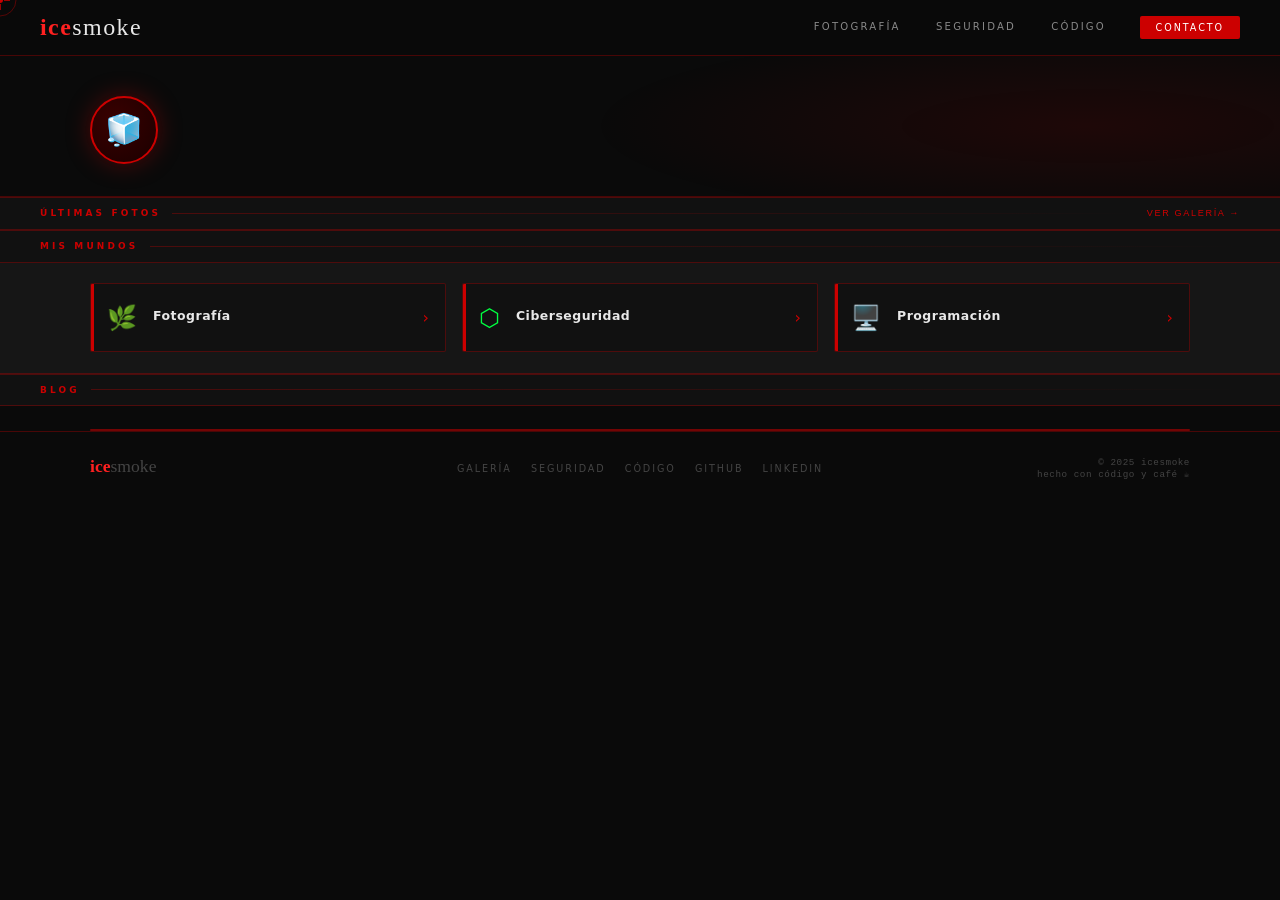
==== commit ec868c3d: "Add ID to portals-inner div for styling" ====
--- a/index.html
+++ b/index.html
@@ -75,7 +75,7 @@
   </div>
   <div class="section-band"><span class="section-band-label">Mis mundos</span><div class="section-band-line"></div></div>
   <div class="portals-band">
-    <div class="portals-inner">
+    <div class="portals-inner" id="portals-container">
       <div class="portal" onclick="goTo('photo')"><div class="portal-ico">🌿</div><div class="portal-txt"><h3>Fotografía</h3><p id="portal-photo-desc"></p></div><div class="portal-arrow">›</div></div>
       <div class="portal" onclick="goTo('cyber')"><div class="portal-ico" style="color:var(--green)">⬡</div><div class="portal-txt"><h3>Ciberseguridad</h3><p id="portal-cyber-desc"></p></div><div class="portal-arrow">›</div></div>
       <div class="portal" onclick="goTo('win95')"><div class="portal-ico">🖥️</div><div class="portal-txt"><h3>Programación</h3><p id="portal-code-desc"></p></div><div class="portal-arrow">›</div></div>
--- a/styles.css
+++ b/styles.css
@@ -243,42 +243,170 @@
   background: linear-gradient(90deg, var(--red-br), transparent);
 }
 
-/* Photo strip (landing) */
-.photo-banner { padding: 1.4rem 2.5rem; background: var(--blk2); border-bottom: 1px solid var(--red-br); }
-.photo-strip {
-  display: flex; gap: .75rem; overflow-x: auto;
-  scrollbar-width: none; padding-bottom: .2rem;
-  max-width: 1100px; margin: 0 auto;
+/* ── FILMSTRIP — tira de celuloide ── */
+.film-banner {
+  background: #080808;
+  border-top: 1px solid #1a1a1a;
+  border-bottom: 1px solid #1a1a1a;
+  overflow: hidden;
+  position: relative;
+  user-select: none;
+}
+
+/* Contenedor arrastrable */
+.film-strip {
+  display: flex;
+  align-items: stretch;
+  overflow-x: auto;
+  scrollbar-width: none;
+  cursor: grab;
   -webkit-overflow-scrolling: touch;
-}
-.photo-strip::-webkit-scrollbar { display: none; }
-.photo-item {
-  flex-shrink: 0; width: 210px; height: 145px;
-  border-radius: 2px; overflow: hidden;
-  cursor: pointer; position: relative;
-  border: 1px solid var(--gr2); transition: all .35s;
-}
-.photo-item:hover { transform: scale(1.04) translateY(-4px); border-color: var(--red); box-shadow: 0 8px 30px rgba(204,0,0,.3); }
-.photo-item-inner { width: 100%; height: 100%; display: flex; align-items: center; justify-content: center; font-size: 2.8rem; transition: transform .4s; }
-.photo-item:hover .photo-item-inner { transform: scale(1.1); }
-.photo-overlay {
-  position: absolute; inset: 0;
-  background: linear-gradient(to top, rgba(0,0,0,.88) 0%, rgba(0,0,0,.05) 55%, transparent 100%);
-  display: flex; flex-direction: column; justify-content: flex-end; padding: .65rem;
-}
-.photo-overlay h4 { font-size: .7rem; color: #fff; margin-bottom: .12rem; }
-.photo-overlay span { font-size: .56rem; color: rgba(255,255,255,.42); letter-spacing: .1em; text-transform: uppercase; }
+  position: relative;
+}
+.film-strip::-webkit-scrollbar { display: none; }
+.film-strip.dragging { cursor: grabbing; }
+
+/* Tira de sprocket holes — top y bottom */
+.film-sprockets {
+  flex-shrink: 0;
+  display: flex;
+  align-items: center;
+  background: #0e0e0e;
+  padding: 0 4px;
+  position: sticky;
+  z-index: 2;
+}
+.film-sprockets.left  { left: 0; }
+.film-sprockets.right { right: 0; }
+
+/* El track de película que se desplaza */
+.film-track {
+  display: flex;
+  flex-direction: column;
+  flex-shrink: 0;
+}
+
+/* Banda de sprockets arriba */
+.film-holes-row {
+  height: 22px;
+  background: #111;
+  border-top: 2px solid #000;
+  border-bottom: 2px solid #000;
+  display: flex;
+  align-items: center;
+  gap: 0;
+  flex-shrink: 0;
+}
+.film-hole {
+  width: 14px; height: 10px;
+  background: #000;
+  border: 1.5px solid #2a2a2a;
+  border-radius: 2px;
+  margin: 0 8px;
+  flex-shrink: 0;
+  box-shadow: inset 0 0 3px rgba(0,0,0,.8);
+}
+
+/* Fila de fotogramas */
+.film-frames-row {
+  display: flex;
+  background: #0a0a0a;
+  padding: 4px 0;
+  flex-shrink: 0;
+  gap: 0;
+}
+
+/* Cada fotograma */
+.film-frame {
+  width: 200px;
+  flex-shrink: 0;
+  margin: 0 3px;
+  position: relative;
+  cursor: pointer;
+  border: 1.5px solid #2a2a2a;
+  overflow: hidden;
+  transition: border-color .25s, transform .25s;
+  background: #111;
+}
+.film-frame:hover { border-color: var(--warm); transform: scaleY(1.02); z-index: 1; }
+
+/* Imagen del fotograma */
+.film-frame img {
+  width: 100%; height: 130px;
+  object-fit: cover; display: block;
+  filter: sepia(0.25) contrast(1.05) brightness(0.92);
+  transition: filter .3s;
+}
+.film-frame:hover img { filter: sepia(0) contrast(1.1) brightness(1); }
+
+/* Fallback emoji */
+.film-frame-placeholder {
+  width: 100%; height: 130px;
+  display: flex; align-items: center; justify-content: center;
+  font-size: 2.5rem; background: #111;
+}
+
+/* Numeración de fotograma — estilo celuloide */
+.film-frame-num {
+  position: absolute; top: 3px; left: 4px;
+  font-size: 9px; color: rgba(255,220,100,.5);
+  font-family: 'Courier New', monospace;
+  letter-spacing: .08em; line-height: 1;
+  pointer-events: none;
+}
+
+/* Título del fotograma */
+.film-frame-label {
+  padding: 4px 6px 5px;
+  background: #080808;
+  border-top: 1px solid #1e1e1e;
+}
+.film-frame-label span {
+  display: block; font-size: 9px;
+  color: rgba(255,220,100,.55);
+  font-family: 'Courier New', monospace;
+  letter-spacing: .06em;
+  white-space: nowrap; overflow: hidden; text-overflow: ellipsis;
+}
+
+/* Número de rollo — izquierda */
+.film-roll-num {
+  writing-mode: vertical-rl;
+  transform: rotate(180deg);
+  font-size: 8px; color: rgba(255,220,100,.3);
+  font-family: 'Courier New', monospace;
+  letter-spacing: .2em;
+  padding: 8px 3px;
+  background: #0a0a0a;
+  flex-shrink: 0;
+  border-right: 1px solid #1a1a1a;
+}
+
+/* Degradados laterales para efecto de profundidad */
+.film-banner::before,
+.film-banner::after {
+  content: '';
+  position: absolute; top: 0; bottom: 0; width: 60px;
+  z-index: 5; pointer-events: none;
+}
+.film-banner::before { left: 0;  background: linear-gradient(90deg, #080808, transparent); }
+.film-banner::after  { right: 0; background: linear-gradient(-90deg, #080808, transparent); }
+
+/* Skeleton loader para filmstrip */
+@keyframes film-shimmer {
+  0%   { background-position: -400px 0; }
+  100% { background-position:  400px 0; }
+}
+.film-skeleton {
+  background: linear-gradient(90deg, #1a1a1a 25%, #2a2a2a 50%, #1a1a1a 75%);
+  background-size: 400px 100%;
+  animation: film-shimmer 1.4s infinite linear;
+}
+.film-frame--loading { pointer-events: none; }
+.film-frame--loading .film-frame-placeholder { height: 130px; background: #111; }
+
+/* Compat: mantener .red-bar por si se usa en otro sitio */
 .red-bar { width: 22px; height: 2px; background: var(--red); margin-bottom: .35rem; }
-.photo-more {
-  flex-shrink: 0; width: 120px; height: 145px;
-  border: 1px dashed var(--red-br); border-radius: 2px;
-  display: flex; flex-direction: column; align-items: center;
-  justify-content: center; gap: .5rem;
-  cursor: pointer; transition: all .3s; background: var(--red-dim);
-}
-.photo-more:hover { background: rgba(204,0,0,.22); border-color: var(--red); }
-.photo-more span:first-child { font-size: 1.4rem; color: var(--red); }
-.photo-more span:last-child { font-size: .58rem; letter-spacing: .13em; text-transform: uppercase; color: var(--red); text-align: center; }
 
 /* Portals (landing) */
 .portals-band { padding: 1.3rem 2.5rem; background: var(--blk3); border-bottom: 1px solid var(--red-br); }
@@ -744,7 +872,7 @@
   .hero-band { padding: 1.5rem 1rem; }
 
   /* Bandas */
-  .photo-banner, .portals-band, .blog-band, .section-band, .site-footer { padding-left: 1rem; padding-right: 1rem; }
+  .portals-band, .blog-band, .section-band, .site-footer { padding-left: 1rem; padding-right: 1rem; }
 
   /* Portales y blog */
   .portals-inner { grid-template-columns: 1fr; }
@@ -797,13 +925,17 @@
   .desktop-icon span { font-size: 10px; }
 
   /* Photo strip landing */
-  .photo-item { width: 160px; height: 110px; }
+  .film-frame { width: 150px; }
+  .film-frame img { height: 100px; }
+  .film-frame-placeholder { height: 100px; }
 }
 
 @media (max-width: 480px) {
   .rural-gallery { column-count: 1; }
   .hero-info h1 { font-size: 1.4rem; }
-  .photo-item { width: 150px; height: 105px; }
+  .film-frame { width: 130px; }
+  .film-frame img { height: 88px; }
+  .film-frame-placeholder { height: 88px; }
 }
 
 /* Reducir animaciones si el usuario lo prefiere */
